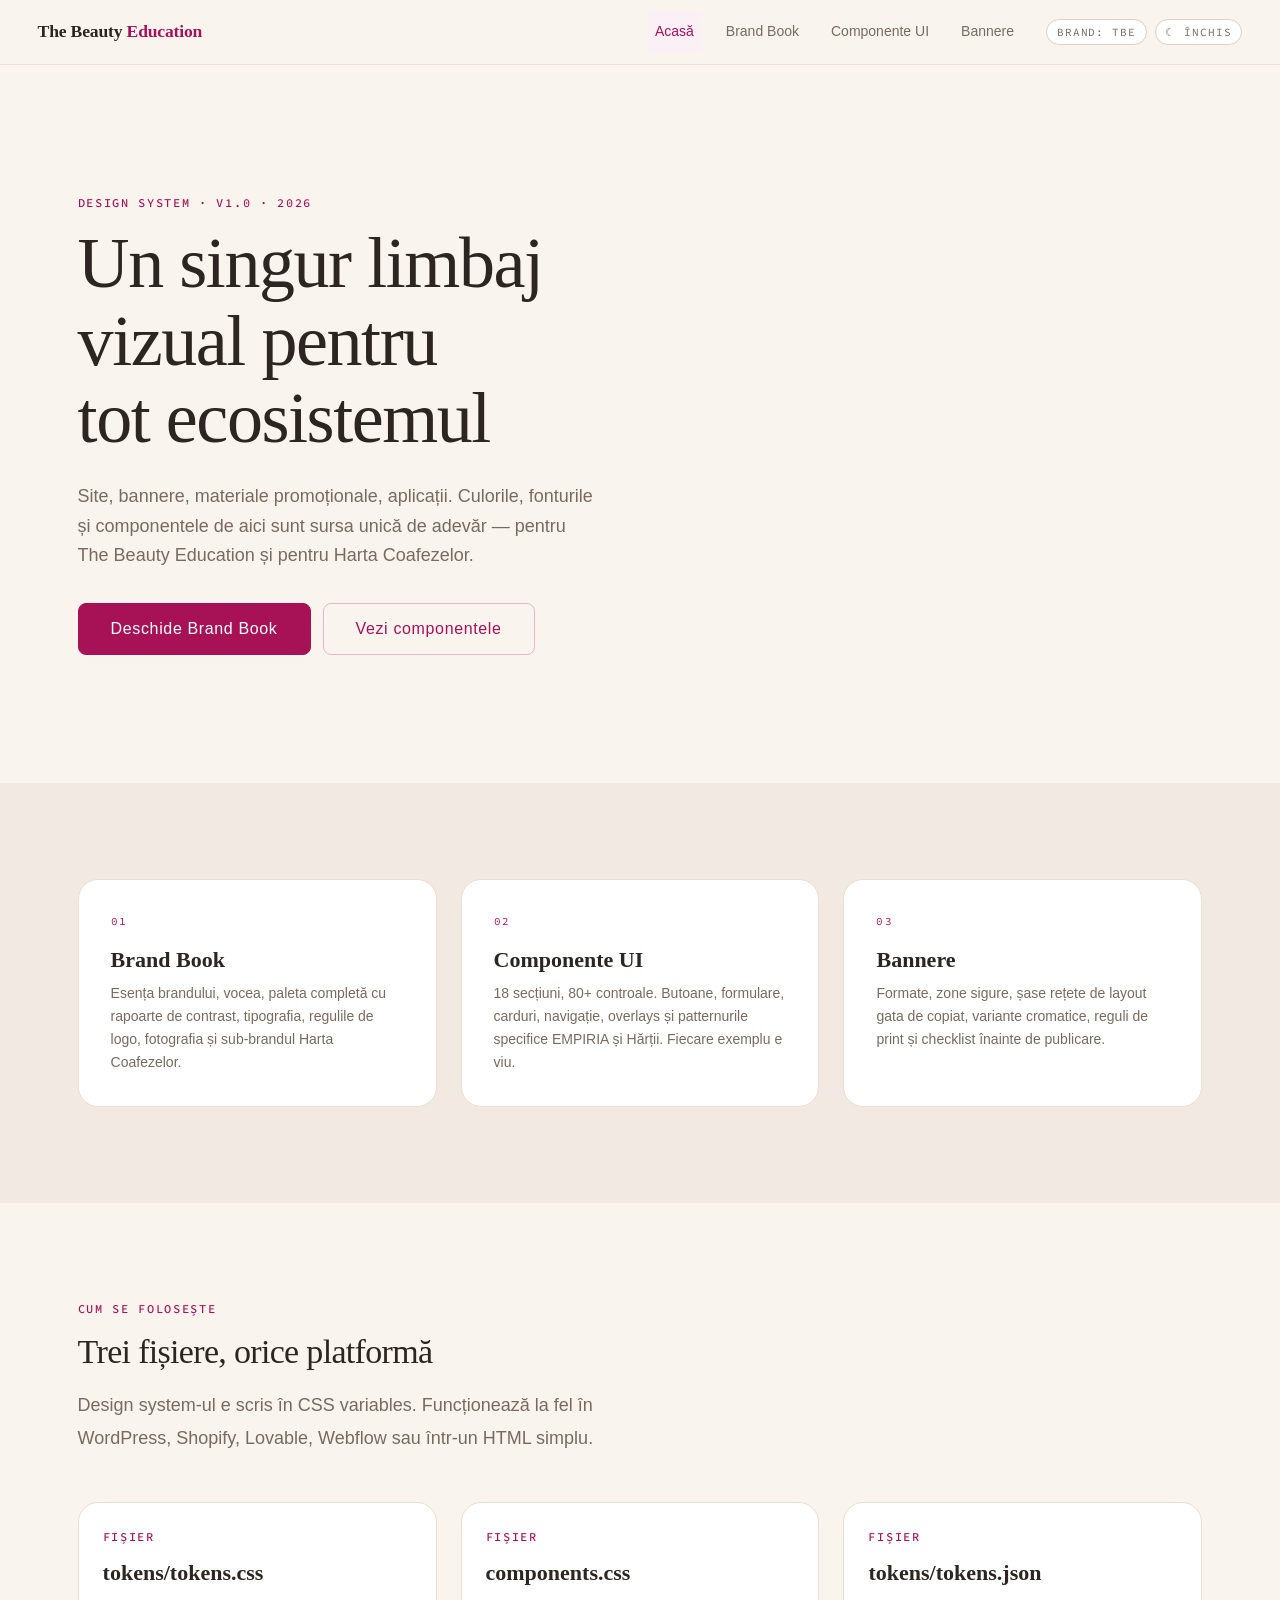
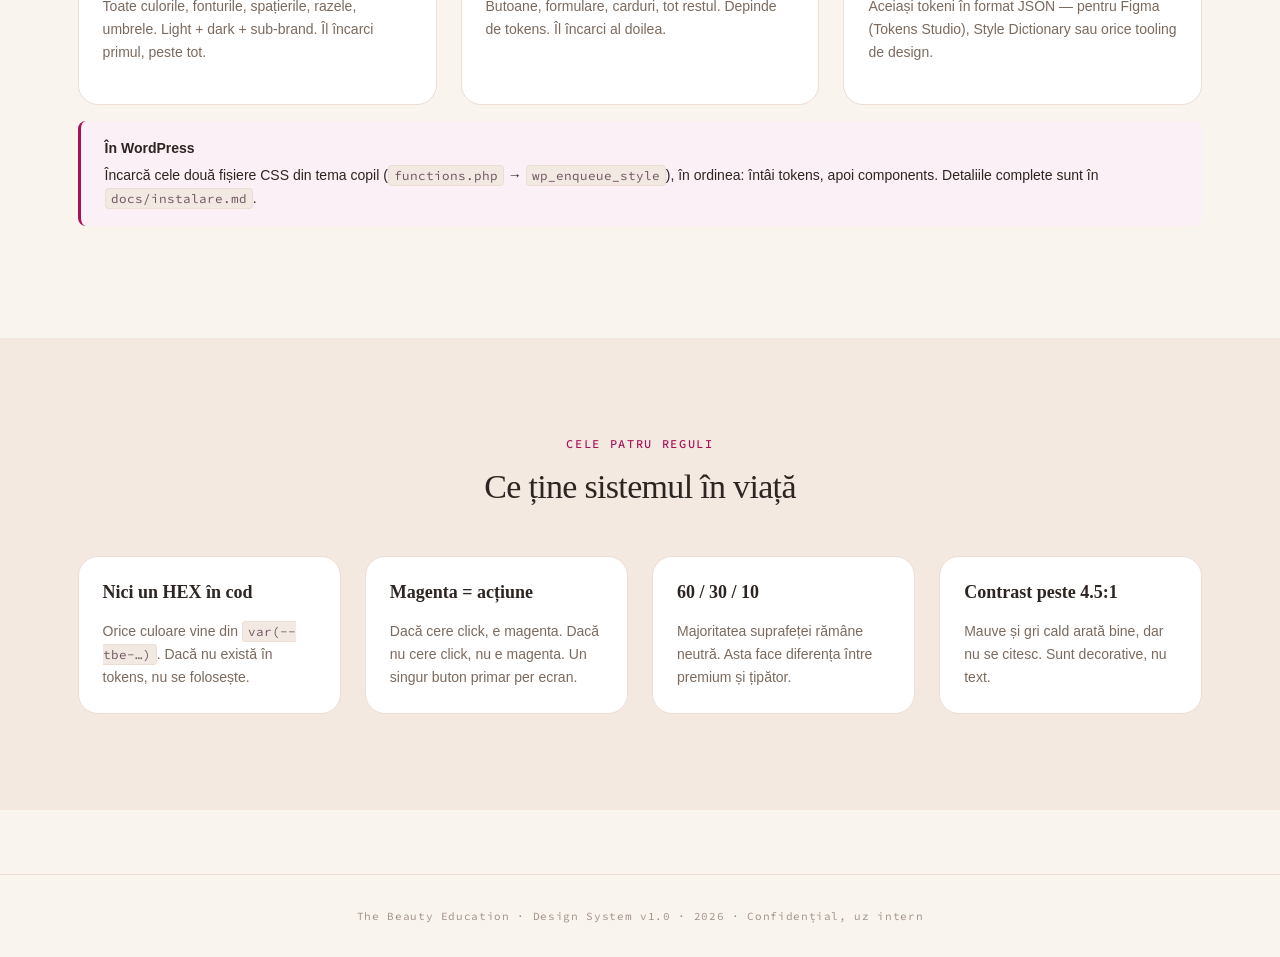
==== index.html @ a8d95ffb "Design System v1.0 — The Beauty Education Brand book live, bibliotecă de 80+ componente, tokens CSS/" ====
<!doctype html>
<html lang="ro" data-theme="light">
<head>
<meta charset="utf-8">
<meta name="viewport" content="width=device-width, initial-scale=1">
<title>Design System — The Beauty Education</title>
<link rel="stylesheet" href="tokens/tokens.css">
<link rel="stylesheet" href="components.css">
<link rel="stylesheet" href="site.css">
</head>
<body class="ds-shell">

<header class="ds-topbar">
  <div class="ds-topbar-inner">
    <a class="ds-logo" href="index.html">The Beauty <span>Education</span></a>
    <nav class="ds-topnav">
      <a href="index.html" aria-current="page">Acasă</a>
      <a href="brand-book.html">Brand Book</a>
      <a href="ui.html">Componente UI</a>
      <a href="bannere.html">Bannere</a>
    </nav>
    <div class="ds-controls">
      <button class="ds-toggle" id="brandToggle" type="button">Brand: TBE</button>
      <button class="ds-toggle" id="themeToggle" type="button">◐ Temă</button>
    </div>
  </div>
</header>

<main>
  <section class="tbe-hero">
    <div class="tbe-container">
      <span class="tbe-kicker">Design System · v1.0 · 2026</span>
      <h1 class="tbe-hero-title">Un singur limbaj vizual pentru tot ecosistemul</h1>
      <p class="tbe-hero-sub">Site, bannere, materiale promoționale, aplicații. Culorile, fonturile și componentele de aici sunt sursa unică de adevăr — pentru The Beauty Education și pentru Harta Coafezelor.</p>
      <div class="tbe-btn-group">
        <a class="tbe-btn is-primary is-lg" href="brand-book.html">Deschide Brand Book</a>
        <a class="tbe-btn is-secondary is-lg" href="ui.html">Vezi componentele</a>
      </div>
    </div>
  </section>

  <section class="tbe-section is-alt">
    <div class="tbe-container">
      <div class="ds-hub">
        <a class="ds-hub-card" href="brand-book.html">
          <span class="ds-hub-num">01</span>
          <h3 class="tbe-h3">Brand Book</h3>
          <p>Esența brandului, vocea, paleta completă cu rapoarte de contrast, tipografia, regulile de logo, fotografia și sub-brandul Harta Coafezelor.</p>
        </a>
        <a class="ds-hub-card" href="ui.html">
          <span class="ds-hub-num">02</span>
          <h3 class="tbe-h3">Componente UI</h3>
          <p>18 secțiuni, 80+ controale. Butoane, formulare, carduri, navigație, overlays și patternurile specifice EMPIRIA și Hărții. Fiecare exemplu e viu.</p>
        </a>
        <a class="ds-hub-card" href="bannere.html">
          <span class="ds-hub-num">03</span>
          <h3 class="tbe-h3">Bannere</h3>
          <p>Formate, zone sigure, șase rețete de layout gata de copiat, variante cromatice, reguli de print și checklist înainte de publicare.</p>
        </a>
      </div>
    </div>
  </section>

  <section class="tbe-section">
    <div class="tbe-container">
      <div class="tbe-section-head">
        <span class="tbe-kicker">Cum se folosește</span>
        <h2 class="tbe-h2">Trei fișiere, orice platformă</h2>
        <p class="tbe-lead">Design system-ul e scris în CSS variables. Funcționează la fel în WordPress, Shopify, Lovable, Webflow sau într-un HTML simplu.</p>
      </div>

      <div class="tbe-grid">
        <div class="tbe-card">
          <span class="tbe-kicker">Fișier</span>
          <h3 class="tbe-card-title">tokens/tokens.css</h3>
          <p class="tbe-card-body">Toate culorile, fonturile, spațierile, razele, umbrele. Light + dark + sub-brand. Îl încarci primul, peste tot.</p>
        </div>
        <div class="tbe-card">
          <span class="tbe-kicker">Fișier</span>
          <h3 class="tbe-card-title">components.css</h3>
          <p class="tbe-card-body">Butoane, formulare, carduri, tot restul. Depinde de tokens. Îl încarci al doilea.</p>
        </div>
        <div class="tbe-card">
          <span class="tbe-kicker">Fișier</span>
          <h3 class="tbe-card-title">tokens/tokens.json</h3>
          <p class="tbe-card-body">Aceiași tokeni în format JSON — pentru Figma (Tokens Studio), Style Dictionary sau orice tooling de design.</p>
        </div>
      </div>

      <div class="tbe-callout is-action">
        <div><strong>În WordPress</strong>
        Încarcă cele două fișiere CSS din tema copil (<code>functions.php</code> → <code>wp_enqueue_style</code>), în ordinea: întâi tokens, apoi components. Detaliile complete sunt în <code>docs/instalare.md</code>.</div>
      </div>
    </div>
  </section>

  <section class="tbe-section is-decor">
    <div class="tbe-container">
      <div class="tbe-section-head is-center">
        <span class="tbe-kicker">Cele patru reguli</span>
        <h2 class="tbe-h2">Ce ține sistemul în viață</h2>
      </div>
      <div class="tbe-grid is-4">
        <div class="tbe-card">
          <h3 class="tbe-h4">Nici un HEX în cod</h3>
          <p class="tbe-small tbe-muted tbe-mb-0">Orice culoare vine din <code>var(--tbe-…)</code>. Dacă nu există în tokens, nu se folosește.</p>
        </div>
        <div class="tbe-card">
          <h3 class="tbe-h4">Magenta = acțiune</h3>
          <p class="tbe-small tbe-muted tbe-mb-0">Dacă cere click, e magenta. Dacă nu cere click, nu e magenta. Un singur buton primar per ecran.</p>
        </div>
        <div class="tbe-card">
          <h3 class="tbe-h4">60 / 30 / 10</h3>
          <p class="tbe-small tbe-muted tbe-mb-0">Majoritatea suprafeței rămâne neutră. Asta face diferența între premium și țipător.</p>
        </div>
        <div class="tbe-card">
          <h3 class="tbe-h4">Contrast peste 4.5:1</h3>
          <p class="tbe-small tbe-muted tbe-mb-0">Mauve și gri cald arată bine, dar nu se citesc. Sunt decorative, nu text.</p>
        </div>
      </div>
    </div>
  </section>

  <footer class="ds-footer">
    The Beauty Education · Design System v1.0 · 2026 · Confidențial, uz intern
  </footer>
</main>

<script src="ds.js"></script>
</body>
</html>
---- tokens/tokens.css ----
﻿/* ==========================================================================
   THE BEAUTY EDUCATION — DESIGN TOKENS
   v1.0 · 2026 · Sursa unică de adevăr pentru culoare, tipografie, spațiere.
   --------------------------------------------------------------------------
   Cum se folosește:
     <link rel="stylesheet" href="tokens/tokens.css">
     <link rel="stylesheet" href="components.css">

   Reguli:
   - NU scrie niciodată un HEX direct în cod. Folosește var(--tbe-...).
   - Tokenii PRIMITIVI (--c-magenta-500) = paleta brută. Nu-i folosi direct în UI.
   - Tokenii SEMANTICI (--tbe-action, --tbe-text) = ce folosești efectiv.
     Ei se schimbă singuri în dark mode și pe sub-brand.
   ========================================================================== */

/* --------------------------------------------------------------------------
   00 · FONTURI (fișiere locale din brand/fonturi/)
   Dacă muți design system-ul, ajustează calea sau folosește Google Fonts.
   -------------------------------------------------------------------------- */
@font-face {
  font-family: 'Cormorant Garamond';
  src: url('../assets/fonturi/CormorantGaramond%5Bwght%5D.ttf') format('truetype-variations');
  font-weight: 300 700;
  font-style: normal;
  font-display: swap;
}
@font-face {
  font-family: 'Cormorant Garamond';
  src: url('../assets/fonturi/CormorantGaramond-Italic%5Bwght%5D.ttf') format('truetype-variations');
  font-weight: 300 700;
  font-style: italic;
  font-display: swap;
}
@font-face {
  font-family: 'Jost';
  src: url('../assets/fonturi/Jost%5Bwght%5D.ttf') format('truetype-variations');
  font-weight: 200 900;
  font-style: normal;
  font-display: swap;
}
@font-face {
  font-family: 'Source Code Pro';
  src: url('../assets/fonturi/SourceCodePro%5Bwght%5D.ttf') format('truetype-variations');
  font-weight: 200 900;
  font-style: normal;
  font-display: swap;
}

/* ==========================================================================
   01 · PRIMITIVE — paleta brută
   ========================================================================== */
:root {
  /* --- Magenta · culoarea dominantă și de acțiune ------------------------ */
  --c-magenta-50:  #FBF0F5;
  --c-magenta-100: #F5DCE7;
  --c-magenta-200: #E9B6CC;
  --c-magenta-300: #D98BAB;
  --c-magenta-400: #C55684;
  --c-magenta-500: #A71257;  /* ★ MAGENTA OFICIAL — brand book */
  --c-magenta-600: #8E0F4A;
  --c-magenta-700: #740C3C;
  --c-magenta-800: #5A092F;
  --c-magenta-900: #3D0620;
  --c-magenta-light: #E36D9E; /* varianta pentru dark mode (contrast 6.0:1 pe fundal închis) */

  /* --- Mauve · accent secundar, UI -------------------------------------- */
  --c-mauve-50:  #F7F1F3;
  --c-mauve-100: #EFE3E8;
  --c-mauve-200: #DFC8D1;
  --c-mauve-300: #C9A6B4;
  --c-mauve-400: #A98192;  /* ★ MAUVE OFICIAL — brand book */
  --c-mauve-500: #8E6879;
  --c-mauve-600: #74505F;
  --c-mauve-700: #6E5361;  /* varianta accesibilă pentru text (6.9:1 pe alb) */
  --c-mauve-800: #4A333E;

  /* --- Nude · decorativ, fundaluri -------------------------------------- */
  --c-nude-50:  #FBF6F2;
  --c-nude-100: #F4E9E1;
  --c-nude-200: #DCC4B4;  /* ★ NUDE OFICIAL — brand book */
  --c-nude-300: #C9AA95;
  --c-nude-400: #B08D75;
  --c-nude-500: #8F6E58;

  /* --- Neutre calde ------------------------------------------------------ */
  --c-neutral-0:   #FFFFFF;  /* ★ Alb */
  --c-neutral-50:  #FAF4EF;  /* ★ Crem */
  --c-neutral-100: #F2E9E2;
  --c-neutral-200: #EDDDD3;  /* ★ Bej cald */
  --c-neutral-300: #DCCFC4;
  --c-neutral-400: #C0B1A5;
  --c-neutral-500: #9E9086;  /* ★ Gri cald — DECORATIV/borduri, NU text mic (3.1:1) */
  --c-neutral-600: #7A6A5E;  /* text secundar accesibil (4.8:1 pe crem) */
  --c-neutral-700: #5A4D44;
  --c-neutral-800: #3D342E;
  --c-neutral-900: #2C2521;  /* ★ Negru moale */
  --c-neutral-950: #1A1513;

  /* --- Semnale · derivate din temperatura caldă a brandului -------------- */
  --c-success:       #2E7D5B;  /* 5.0:1 pe alb */
  --c-success-soft:  #E4F1EA;
  --c-warning:       #9C5C00;  /* 5.3:1 pe alb */
  --c-warning-soft:  #FBEEDC;
  --c-danger:        #B3261E;  /* 6.6:1 pe alb */
  --c-danger-soft:   #FBE7E5;
  --c-info:          #6E5361;  /* mauve adânc, 6.9:1 pe alb */
  --c-info-soft:     #F1E9EC;

  /* --- Harta Coafezelor · semnal de disponibilitate / pin ---------------- */
  --c-harta-500: #2E6F5E;  /* Verde Hartă, 5.9:1 pe alb */
  --c-harta-100: #E3EFEB;
  --c-harta-300: #6FA595;
  --c-harta-700: #1F4C40;

  /* --- Niveluri de loialitate ------------------------------------------- */
  --c-bronze:  #A9714B;
  --c-silver:  #8C8C94;
  --c-gold:    #B58A2E;
  --c-diamond: #6E8FA6;
}

/* ==========================================================================
   02 · TIPOGRAFIE
   ========================================================================== */
:root {
  --font-display: 'Cormorant Garamond', 'Georgia', 'Times New Roman', serif;
  --font-body:    'Jost', 'Futura', 'Century Gothic', -apple-system, 'Segoe UI', sans-serif;
  --font-mono:    'Source Code Pro', 'SFMono-Regular', Consolas, monospace;

  /* Scară fluidă — se adaptează singură între mobil și desktop */
  --fs-display: clamp(2.5rem, 1.4rem + 5.5vw, 4.5rem);   /* 40 → 72px */
  --fs-h1:      clamp(2rem,   1.4rem + 3vw,   3rem);     /* 32 → 48px */
  --fs-h2:      clamp(1.625rem, 1.3rem + 1.6vw, 2.125rem); /* 26 → 34px */
  --fs-h3:      1.375rem;   /* 22px */
  --fs-h4:      1.125rem;   /* 18px */
  --fs-lg:      1.125rem;   /* 18px — intro / lead */
  --fs-base:    1rem;       /* 16px — body. NICIODATĂ sub atât pentru text lung */
  --fs-sm:      0.875rem;   /* 14px */
  --fs-xs:      0.75rem;    /* 12px — caption */
  --fs-kicker:  0.75rem;    /* 12px — supratitlu mono */

  --fw-light:     300;
  --fw-regular:   400;
  --fw-medium:    500;
  --fw-semibold:  600;

  --lh-tight:   1.08;  /* display */
  --lh-snug:    1.25;  /* titluri */
  --lh-normal:  1.5;   /* UI, butoane */
  --lh-body:    1.65;  /* text lung — regula din brand book */
  --lh-relaxed: 1.8;

  --ls-tight:   -0.02em;
  --ls-normal:  0;
  --ls-wide:    0.04em;
  --ls-kicker:  0.14em;  /* supratitluri majuscule */

  --measure: 68ch;      /* lățime max. de citit — regula ~70 caractere */
  --measure-narrow: 46ch;
}

/* ==========================================================================
   03 · SPAȚIERE · bază 4px
   ========================================================================== */
:root {
  --sp-0:  0;
  --sp-1:  0.25rem;  /*   4px */
  --sp-2:  0.5rem;   /*   8px */
  --sp-3:  0.75rem;  /*  12px */
  --sp-4:  1rem;     /*  16px */
  --sp-5:  1.5rem;   /*  24px */
  --sp-6:  2rem;     /*  32px */
  --sp-7:  3rem;     /*  48px */
  --sp-8:  4rem;     /*  64px */
  --sp-9:  6rem;     /*  96px */
  --sp-10: 8rem;     /* 128px */

  /* Ritm de secțiune — respirația premium a brandului */
  --section-y: clamp(3rem, 2rem + 5vw, 7rem);
  --gutter:    clamp(1.25rem, 0.75rem + 2vw, 2.5rem);
  --container: 1200px;
  --container-narrow: 760px;
  --container-wide: 1440px;
}

/* ==========================================================================
   04 · FORMĂ · radius, borduri, umbre
   ========================================================================== */
:root {
  --r-xs:   4px;
  --r-sm:   8px;
  --r-md:   12px;
  --r-lg:   20px;
  --r-xl:   28px;
  --r-pill: 999px;
  --r-circle: 50%;

  --bw-hair: 1px;
  --bw-thin: 1.5px;
  --bw-thick: 2px;

  /* Umbre calde — niciodată gri rece */
  --shadow-xs: 0 1px 2px rgba(44, 37, 33, 0.05);
  --shadow-sm: 0 1px 3px rgba(44, 37, 33, 0.07), 0 1px 2px rgba(44, 37, 33, 0.04);
  --shadow-md: 0 4px 14px rgba(44, 37, 33, 0.08);
  --shadow-lg: 0 12px 32px rgba(44, 37, 33, 0.11);
  --shadow-xl: 0 24px 64px rgba(44, 37, 33, 0.15);
  --shadow-focus: 0 0 0 3px rgba(167, 18, 87, 0.28);
}

/* ==========================================================================
   05 · MIȘCARE
   ========================================================================== */
:root {
  --dur-fast:   120ms;
  --dur-base:   200ms;
  --dur-slow:   320ms;
  --dur-slower: 520ms;

  --ease-out:  cubic-bezier(0.2, 0.8, 0.2, 1);
  --ease-in:   cubic-bezier(0.5, 0, 0.9, 0.4);
  --ease-both: cubic-bezier(0.5, 0, 0.2, 1);

  --z-base: 1;
  --z-sticky: 100;
  --z-dropdown: 200;
  --z-overlay: 300;
  --z-modal: 400;
  --z-toast: 500;
}

/* ==========================================================================
   06 · SEMANTIC — TBE, temă deschisă (implicit)
   ACESTEA sunt tokenii pe care îi folosești în UI.
   ========================================================================== */
:root,
[data-brand="tbe"],
[data-theme="light"] {
  /* Suprafețe */
  --tbe-bg:            var(--c-neutral-50);   /* fundalul paginii — crem */
  --tbe-bg-alt:        var(--c-neutral-100);  /* secțiune alternantă */
  --tbe-surface:       var(--c-neutral-0);    /* carduri, panouri */
  --tbe-surface-sunk:  var(--c-neutral-100);  /* input-uri, zone „adâncite" */
  --tbe-surface-inverse: var(--c-neutral-900);
  --tbe-decor:         var(--c-nude-100);     /* blocuri decorative */
  --tbe-decor-strong:  var(--c-nude-200);

  /* Text */
  --tbe-text:          var(--c-neutral-900);  /* 15.2:1 — text principal */
  --tbe-text-muted:    var(--c-neutral-600);  /* 4.8:1 — text secundar */
  --tbe-text-subtle:   var(--c-neutral-500);  /* 3.1:1 — DOAR text mare/decorativ */
  --tbe-text-inverse:  var(--c-neutral-50);
  --tbe-text-on-action: var(--c-neutral-0);

  /* Acțiune (magenta) */
  --tbe-action:         var(--c-magenta-500);
  --tbe-action-hover:   var(--c-magenta-600);
  --tbe-action-active:  var(--c-magenta-700);
  --tbe-action-soft:    var(--c-magenta-50);
  --tbe-action-soft-hover: var(--c-magenta-100);
  --tbe-action-border:  var(--c-magenta-200);

  /* Accent secundar (mauve) */
  --tbe-accent:        var(--c-mauve-400);
  --tbe-accent-text:   var(--c-mauve-700);   /* varianta lizibilă */
  --tbe-accent-soft:   var(--c-mauve-50);

  /* Linii */
  --tbe-border:        var(--c-neutral-300);
  --tbe-border-strong: var(--c-neutral-400);
  --tbe-border-subtle: var(--c-neutral-200);
  --tbe-ring:          var(--c-magenta-500);

  /* Semnale */
  --tbe-success: var(--c-success);  --tbe-success-bg: var(--c-success-soft);
  --tbe-warning: var(--c-warning);  --tbe-warning-bg: var(--c-warning-soft);
  --tbe-danger:  var(--c-danger);   --tbe-danger-bg:  var(--c-danger-soft);
  --tbe-info:    var(--c-info);     --tbe-info-bg:    var(--c-info-soft);

  /* Formă per brand — TBE = editorial, generos */
  --tbe-radius-control: var(--r-sm);
  --tbe-radius-card:    var(--r-lg);
  --tbe-radius-media:   var(--r-md);

  color-scheme: light;
}

/* ==========================================================================
   07 · SEMANTIC — TBE, temă închisă
   Se activează cu <html data-theme="dark"> sau automat din preferința sistemului.
   ========================================================================== */
[data-theme="dark"] {
  --tbe-bg:            var(--c-neutral-950);
  --tbe-bg-alt:        #211B18;
  --tbe-surface:       #241E1B;
  --tbe-surface-sunk:  #1F1917;
  --tbe-surface-inverse: var(--c-neutral-50);
  --tbe-decor:         #2E2521;
  --tbe-decor-strong:  #3A2F29;

  --tbe-text:          var(--c-neutral-50);
  --tbe-text-muted:    #B9A99C;
  --tbe-text-subtle:   #8B7C71;
  --tbe-text-inverse:  var(--c-neutral-900);
  --tbe-text-on-action: var(--c-neutral-900);

  --tbe-action:         var(--c-magenta-light);
  --tbe-action-hover:   #EC8CB4;
  --tbe-action-active:  #F2A5C6;
  --tbe-action-soft:    rgba(227, 109, 158, 0.14);
  --tbe-action-soft-hover: rgba(227, 109, 158, 0.22);
  --tbe-action-border:  rgba(227, 109, 158, 0.38);

  --tbe-accent:        var(--c-mauve-300);
  --tbe-accent-text:   var(--c-mauve-200);
  --tbe-accent-soft:   rgba(201, 166, 180, 0.14);

  --tbe-border:        #3C322C;
  --tbe-border-strong: #52453D;
  --tbe-border-subtle: #2E2621;
  --tbe-ring:          var(--c-magenta-light);

  --tbe-success: #6FC79C;  --tbe-success-bg: rgba(111, 199, 156, 0.14);
  --tbe-warning: #E3A857;  --tbe-warning-bg: rgba(227, 168, 87, 0.14);
  --tbe-danger:  #F08379;  --tbe-danger-bg:  rgba(240, 131, 121, 0.14);
  --tbe-info:    #C9A6B4;  --tbe-info-bg:    rgba(201, 166, 180, 0.14);

  --shadow-xs: 0 1px 2px rgba(0, 0, 0, 0.3);
  --shadow-sm: 0 1px 3px rgba(0, 0, 0, 0.4);
  --shadow-md: 0 4px 14px rgba(0, 0, 0, 0.45);
  --shadow-lg: 0 12px 32px rgba(0, 0, 0, 0.5);
  --shadow-xl: 0 24px 64px rgba(0, 0, 0, 0.6);
  --shadow-focus: 0 0 0 3px rgba(227, 109, 158, 0.35);

  color-scheme: dark;
}

/* Respectă preferința sistemului dacă nu s-a ales manual o temă */
@media (prefers-color-scheme: dark) {
  :root:not([data-theme="light"]) {
    --tbe-bg:            var(--c-neutral-950);
    --tbe-bg-alt:        #211B18;
    --tbe-surface:       #241E1B;
    --tbe-surface-sunk:  #1F1917;
    --tbe-surface-inverse: var(--c-neutral-50);
    --tbe-decor:         #2E2521;
    --tbe-decor-strong:  #3A2F29;
    --tbe-text:          var(--c-neutral-50);
    --tbe-text-muted:    #B9A99C;
    --tbe-text-subtle:   #8B7C71;
    --tbe-text-inverse:  var(--c-neutral-900);
    --tbe-text-on-action: var(--c-neutral-900);
    --tbe-action:         var(--c-magenta-light);
    --tbe-action-hover:   #EC8CB4;
    --tbe-action-active:  #F2A5C6;
    --tbe-action-soft:    rgba(227, 109, 158, 0.14);
    --tbe-action-soft-hover: rgba(227, 109, 158, 0.22);
    --tbe-action-border:  rgba(227, 109, 158, 0.38);
    --tbe-accent:        var(--c-mauve-300);
    --tbe-accent-text:   var(--c-mauve-200);
    --tbe-accent-soft:   rgba(201, 166, 180, 0.14);
    --tbe-border:        #3C322C;
    --tbe-border-strong: #52453D;
    --tbe-border-subtle: #2E2621;
    --tbe-ring:          var(--c-magenta-light);
    --tbe-success: #6FC79C;  --tbe-success-bg: rgba(111, 199, 156, 0.14);
    --tbe-warning: #E3A857;  --tbe-warning-bg: rgba(227, 168, 87, 0.14);
    --tbe-danger:  #F08379;  --tbe-danger-bg:  rgba(240, 131, 121, 0.14);
    --tbe-info:    #C9A6B4;  --tbe-info-bg:    rgba(201, 166, 180, 0.14);
    --shadow-sm: 0 1px 3px rgba(0, 0, 0, 0.4);
    --shadow-md: 0 4px 14px rgba(0, 0, 0, 0.45);
    --shadow-lg: 0 12px 32px rgba(0, 0, 0, 0.5);
    --shadow-xl: 0 24px 64px rgba(0, 0, 0, 0.6);
    --shadow-focus: 0 0 0 3px rgba(227, 109, 158, 0.35);
    color-scheme: dark;
  }
}

/* ==========================================================================
   08 · SUB-BRAND — HARTA COAFEZELOR
   Aceleași fonturi, aceleași neutre, același magenta ca acțiune.
   Ce se schimbă: mai puțină decorație, formă mai strânsă (unealtă, nu editorial),
   plus un semnal propriu de disponibilitate/pin — Verde Hartă.
   Folosire: <body data-brand="harta">
   ========================================================================== */
[data-brand="harta"] {
  --tbe-bg:      var(--c-neutral-0);   /* mai alb, mai „utilitar" decât cremul TBE */
  --tbe-bg-alt:  var(--c-neutral-50);
  --tbe-decor:   var(--c-neutral-50);

  --tbe-radius-control: var(--r-xs);
  --tbe-radius-card:    var(--r-md);
  --tbe-radius-media:   var(--r-sm);

  /* Semnal propriu: disponibil / verificat / pin pe hartă */
  --tbe-map:        var(--c-harta-500);
  --tbe-map-soft:   var(--c-harta-100);
  --tbe-map-strong: var(--c-harta-700);
}

[data-brand="harta"][data-theme="dark"] {
  --tbe-bg:     var(--c-neutral-950);
  --tbe-bg-alt: #211B18;
  --tbe-map:      #6FA595;
  --tbe-map-soft: rgba(111, 165, 149, 0.16);
}

/* ==========================================================================
   09 · ACCESIBILITATE
   ========================================================================== */
@media (prefers-reduced-motion: reduce) {
  *, *::before, *::after {
    animation-duration: 0.01ms !important;
    animation-iteration-count: 1 !important;
    transition-duration: 0.01ms !important;
    scroll-behavior: auto !important;
  }
}
---- components.css ----
/* ==========================================================================
   THE BEAUTY EDUCATION — COMPONENTE
   v1.0 · 2026 · Depinde de tokens/tokens.css (încarcă-l ÎNTÎI)
   --------------------------------------------------------------------------
   Convenție de denumire:  .tbe-<componentă>  ·  modificator .is-<stare/variantă>
   Exemplu: <button class="tbe-btn is-primary is-lg">
   ========================================================================== */

/* ==========================================================================
   RESET & BAZĂ
   ========================================================================== */
*, *::before, *::after { box-sizing: border-box; }

html { -webkit-text-size-adjust: 100%; scroll-behavior: smooth; }

body {
  margin: 0;
  background: var(--tbe-bg);
  color: var(--tbe-text);
  font-family: var(--font-body);
  font-size: var(--fs-base);
  font-weight: var(--fw-regular);
  line-height: var(--lh-body);
  -webkit-font-smoothing: antialiased;
  -moz-osx-font-smoothing: grayscale;
  transition: background var(--dur-base) var(--ease-out), color var(--dur-base) var(--ease-out);
}

img, svg, video { max-width: 100%; height: auto; display: block; }

::selection { background: var(--tbe-action); color: var(--tbe-text-on-action); }

:focus-visible {
  outline: var(--bw-thick) solid var(--tbe-ring);
  outline-offset: 2px;
  border-radius: var(--r-xs);
}

/* ==========================================================================
   TIPOGRAFIE
   ========================================================================== */
.tbe-display, .tbe-h1, .tbe-h2, .tbe-h3, .tbe-h4,
h1, h2, h3, h4 {
  font-family: var(--font-display);
  font-weight: var(--fw-medium);
  line-height: var(--lh-snug);
  letter-spacing: var(--ls-tight);
  color: var(--tbe-text);
  margin: 0 0 var(--sp-4);
  text-wrap: balance;
}

.tbe-display { font-size: var(--fs-display); line-height: var(--lh-tight); }
.tbe-h1, h1  { font-size: var(--fs-h1); }
.tbe-h2, h2  { font-size: var(--fs-h2); }
.tbe-h3, h3  { font-size: var(--fs-h3); font-weight: var(--fw-semibold); letter-spacing: var(--ls-normal); }
.tbe-h4, h4  { font-size: var(--fs-h4); font-weight: var(--fw-semibold); letter-spacing: var(--ls-normal); }

/* Kicker / supratitlu — semnătura tipografică a brandului */
.tbe-kicker {
  font-family: var(--font-mono);
  font-size: var(--fs-kicker);
  font-weight: var(--fw-medium);
  letter-spacing: var(--ls-kicker);
  text-transform: uppercase;
  color: var(--tbe-action);
  display: block;
  margin-bottom: var(--sp-3);
}
.tbe-kicker.is-muted { color: var(--tbe-text-muted); }

p { margin: 0 0 var(--sp-4); max-width: var(--measure); }

.tbe-lead {
  font-size: var(--fs-lg);
  line-height: var(--lh-relaxed);
  color: var(--tbe-text-muted);
  font-weight: var(--fw-light);
  max-width: var(--measure);
}

.tbe-muted   { color: var(--tbe-text-muted); }
.tbe-subtle  { color: var(--tbe-text-subtle); }
.tbe-small   { font-size: var(--fs-sm); }
.tbe-caption { font-size: var(--fs-xs); font-weight: var(--fw-medium); color: var(--tbe-text-muted); }

a { color: var(--tbe-action); text-decoration-thickness: 1px; text-underline-offset: 0.2em; }
a:hover { color: var(--tbe-action-hover); }

.tbe-link-quiet { color: var(--tbe-text); text-decoration: none; border-bottom: 1px solid var(--tbe-border); }
.tbe-link-quiet:hover { color: var(--tbe-action); border-color: var(--tbe-action); }

/* Citat editorial */
.tbe-quote {
  font-family: var(--font-display);
  font-size: var(--fs-h3);
  font-style: italic;
  font-weight: var(--fw-regular);
  line-height: var(--lh-normal);
  color: var(--tbe-text);
  border-left: var(--bw-thick) solid var(--tbe-action);
  padding: var(--sp-2) 0 var(--sp-2) var(--sp-5);
  margin: var(--sp-6) 0;
  max-width: var(--measure);
}
.tbe-quote cite {
  display: block;
  margin-top: var(--sp-3);
  font-family: var(--font-body);
  font-size: var(--fs-sm);
  font-style: normal;
  color: var(--tbe-text-muted);
}

code, .tbe-code {
  font-family: var(--font-mono);
  font-size: 0.9em;
  background: var(--tbe-surface-sunk);
  border: 1px solid var(--tbe-border-subtle);
  border-radius: var(--r-xs);
  padding: 0.15em 0.4em;
  color: var(--tbe-accent-text);
}

.tbe-kbd {
  font-family: var(--font-mono);
  font-size: var(--fs-xs);
  background: var(--tbe-surface);
  border: 1px solid var(--tbe-border);
  border-bottom-width: 2px;
  border-radius: var(--r-xs);
  padding: 0.15em 0.45em;
  color: var(--tbe-text);
}

/* ==========================================================================
   LAYOUT
   ========================================================================== */
.tbe-container        { width: 100%; max-width: var(--container); margin-inline: auto; padding-inline: var(--gutter); }
.tbe-container.is-narrow { max-width: var(--container-narrow); }
.tbe-container.is-wide   { max-width: var(--container-wide); }

.tbe-section     { padding-block: var(--section-y); }
.tbe-section.is-alt { background: var(--tbe-bg-alt); }
.tbe-section.is-decor { background: var(--tbe-decor); }
.tbe-section.is-inverse { background: var(--tbe-surface-inverse); color: var(--tbe-text-inverse); }
.tbe-section.is-inverse h1, .tbe-section.is-inverse h2,
.tbe-section.is-inverse h3, .tbe-section.is-inverse h4 { color: var(--tbe-text-inverse); }

.tbe-stack   { display: flex; flex-direction: column; gap: var(--sp-4); }
.tbe-stack.is-tight { gap: var(--sp-2); }
.tbe-stack.is-loose { gap: var(--sp-6); }
.tbe-row     { display: flex; align-items: center; gap: var(--sp-3); flex-wrap: wrap; }
.tbe-row.is-between { justify-content: space-between; }

.tbe-grid { display: grid; gap: var(--sp-5); grid-template-columns: repeat(auto-fit, minmax(260px, 1fr)); }
.tbe-grid.is-2 { grid-template-columns: repeat(auto-fit, minmax(320px, 1fr)); }
.tbe-grid.is-4 { grid-template-columns: repeat(auto-fit, minmax(200px, 1fr)); }

.tbe-divider { height: 1px; background: var(--tbe-border-subtle); border: 0; margin-block: var(--sp-6); }

/* Antet de secțiune */
.tbe-section-head { max-width: var(--measure); margin-bottom: var(--sp-7); }
.tbe-section-head.is-center { margin-inline: auto; text-align: center; }

/* ==========================================================================
   BUTOANE
   ========================================================================== */
.tbe-btn {
  --_bg: transparent;
  --_fg: var(--tbe-text);
  --_bd: var(--tbe-border-strong);
  display: inline-flex;
  align-items: center;
  justify-content: center;
  gap: var(--sp-2);
  font-family: var(--font-body);
  font-size: var(--fs-sm);
  font-weight: var(--fw-medium);
  line-height: 1;
  letter-spacing: var(--ls-wide);
  padding: 0.85em 1.6em;
  min-height: 44px;              /* țintă de atingere accesibilă */
  border-radius: var(--tbe-radius-control);
  border: var(--bw-hair) solid var(--_bd);
  background: var(--_bg);
  color: var(--_fg);
  cursor: pointer;
  text-decoration: none;
  white-space: nowrap;
  transition: background var(--dur-base) var(--ease-out),
              color var(--dur-base) var(--ease-out),
              border-color var(--dur-base) var(--ease-out),
              transform var(--dur-fast) var(--ease-out),
              box-shadow var(--dur-base) var(--ease-out);
}
.tbe-btn:active { transform: translateY(1px); }

/* Primar — magenta plin. Un singur buton primar per ecran/secțiune. */
.tbe-btn.is-primary { --_bg: var(--tbe-action); --_fg: var(--tbe-text-on-action); --_bd: var(--tbe-action); }
.tbe-btn.is-primary:hover { --_bg: var(--tbe-action-hover); --_bd: var(--tbe-action-hover); box-shadow: var(--shadow-md); }

/* Secundar — contur */
.tbe-btn.is-secondary { --_bg: transparent; --_fg: var(--tbe-action); --_bd: var(--tbe-action-border); }
.tbe-btn.is-secondary:hover { --_bg: var(--tbe-action-soft); --_bd: var(--tbe-action); }

/* Neutru — contur discret, pentru acțiuni terțiare */
.tbe-btn.is-neutral { --_bg: var(--tbe-surface); --_fg: var(--tbe-text); --_bd: var(--tbe-border); }
.tbe-btn.is-neutral:hover { --_bd: var(--tbe-border-strong); box-shadow: var(--shadow-sm); }

/* Fantomă — fără contur */
.tbe-btn.is-ghost { --_bg: transparent; --_fg: var(--tbe-text); --_bd: transparent; }
.tbe-btn.is-ghost:hover { --_bg: var(--tbe-surface-sunk); }

/* Link — acțiune inline */
.tbe-btn.is-link {
  --_bg: transparent; --_fg: var(--tbe-action); --_bd: transparent;
  padding-inline: 0; min-height: auto;
  text-decoration: underline; text-underline-offset: 0.35em;
}
.tbe-btn.is-link:hover { --_fg: var(--tbe-action-hover); }

/* Pe fundal închis / foto */
.tbe-btn.is-inverse { --_bg: var(--tbe-surface); --_fg: var(--tbe-text); --_bd: var(--tbe-surface); }

/* Dimensiuni */
.tbe-btn.is-sm { font-size: var(--fs-xs); padding: 0.7em 1.1em; min-height: 36px; }
.tbe-btn.is-lg { font-size: var(--fs-base); padding: 1em 2em; min-height: 52px; }
.tbe-btn.is-pill  { border-radius: var(--r-pill); }
.tbe-btn.is-block { display: flex; width: 100%; }
.tbe-btn.is-icon  { padding: 0; width: 44px; min-height: 44px; }

/* Stări */
.tbe-btn:disabled, .tbe-btn.is-disabled {
  opacity: 0.45; cursor: not-allowed; pointer-events: none;
}
.tbe-btn.is-busy { color: transparent !important; pointer-events: none; position: relative; }
.tbe-btn.is-busy::after {
  content: ''; position: absolute; width: 16px; height: 16px;
  border: 2px solid currentColor; border-top-color: transparent; border-radius: 50%;
  color: var(--tbe-text-on-action);
  animation: tbe-spin 0.7s linear infinite;
}
@keyframes tbe-spin { to { transform: rotate(360deg); } }

.tbe-btn-group { display: inline-flex; gap: var(--sp-3); flex-wrap: wrap; }

/* ==========================================================================
   FORMULARE
   ========================================================================== */
.tbe-field { display: flex; flex-direction: column; gap: var(--sp-2); margin-bottom: var(--sp-4); }

.tbe-label {
  font-size: var(--fs-sm);
  font-weight: var(--fw-medium);
  color: var(--tbe-text);
}
.tbe-label .tbe-req { color: var(--tbe-danger); margin-left: 2px; }

.tbe-input, .tbe-textarea, .tbe-select {
  font-family: var(--font-body);
  font-size: var(--fs-base);
  line-height: var(--lh-normal);
  color: var(--tbe-text);
  background: var(--tbe-surface);
  border: var(--bw-hair) solid var(--tbe-border);
  border-radius: var(--tbe-radius-control);
  padding: 0.75em 1em;
  min-height: 48px;
  width: 100%;
  transition: border-color var(--dur-base) var(--ease-out), box-shadow var(--dur-base) var(--ease-out);
}
.tbe-input::placeholder, .tbe-textarea::placeholder { color: var(--tbe-text-subtle); }
.tbe-input:focus, .tbe-textarea:focus, .tbe-select:focus {
  outline: none;
  border-color: var(--tbe-ring);
  box-shadow: var(--shadow-focus);
}
.tbe-input:disabled, .tbe-textarea:disabled, .tbe-select:disabled {
  background: var(--tbe-surface-sunk); color: var(--tbe-text-subtle); cursor: not-allowed;
}
.tbe-textarea { min-height: 120px; resize: vertical; }

.tbe-select {
  appearance: none;
  background-image: linear-gradient(45deg, transparent 50%, currentColor 50%),
                    linear-gradient(135deg, currentColor 50%, transparent 50%);
  background-position: calc(100% - 20px) center, calc(100% - 14px) center;
  background-size: 6px 6px, 6px 6px;
  background-repeat: no-repeat;
  padding-right: 2.75em;
}

.tbe-help  { font-size: var(--fs-xs); color: var(--tbe-text-muted); }
.tbe-error { font-size: var(--fs-xs); color: var(--tbe-danger); font-weight: var(--fw-medium); }
.tbe-field.is-invalid .tbe-input,
.tbe-field.is-invalid .tbe-textarea,
.tbe-field.is-invalid .tbe-select { border-color: var(--tbe-danger); }

/* Checkbox & radio */
.tbe-check { display: flex; align-items: flex-start; gap: var(--sp-3); cursor: pointer; font-size: var(--fs-sm); padding: var(--sp-1) 0; }
.tbe-check input { flex: none; width: 20px; height: 20px; accent-color: var(--tbe-action); margin: 2px 0 0; cursor: pointer; }

/* Switch */
.tbe-switch { display: inline-flex; align-items: center; gap: var(--sp-3); cursor: pointer; font-size: var(--fs-sm); }
.tbe-switch input { position: absolute; opacity: 0; width: 0; height: 0; }
.tbe-switch-track {
  position: relative; flex: none; width: 46px; height: 26px;
  background: var(--tbe-border-strong); border-radius: var(--r-pill);
  transition: background var(--dur-base) var(--ease-out);
}
.tbe-switch-track::after {
  content: ''; position: absolute; top: 3px; left: 3px; width: 20px; height: 20px;
  background: #fff; border-radius: 50%; box-shadow: var(--shadow-sm);
  transition: transform var(--dur-base) var(--ease-out);
}
.tbe-switch input:checked + .tbe-switch-track { background: var(--tbe-action); }
.tbe-switch input:checked + .tbe-switch-track::after { transform: translateX(20px); }
.tbe-switch input:focus-visible + .tbe-switch-track { box-shadow: var(--shadow-focus); }

/* Control segmentat */
.tbe-segmented {
  display: inline-flex; background: var(--tbe-surface-sunk);
  border: var(--bw-hair) solid var(--tbe-border-subtle);
  border-radius: var(--tbe-radius-control); padding: 3px; gap: 2px;
}
.tbe-segmented button {
  font-family: var(--font-body); font-size: var(--fs-sm); font-weight: var(--fw-medium);
  padding: 0.5em 1.1em; border: 0; background: transparent; color: var(--tbe-text-muted);
  border-radius: calc(var(--tbe-radius-control) - 2px); cursor: pointer;
  transition: all var(--dur-base) var(--ease-out);
}
.tbe-segmented button[aria-selected="true"], .tbe-segmented button.is-active {
  background: var(--tbe-surface); color: var(--tbe-text); box-shadow: var(--shadow-xs);
}

/* Căutare */
.tbe-search { position: relative; }
.tbe-search .tbe-input { border-radius: var(--r-pill); padding-left: 2.9em; }
.tbe-search::before {
  content: '⌕'; position: absolute; left: 1.05em; top: 50%; transform: translateY(-55%);
  font-size: 1.35em; color: var(--tbe-text-muted); pointer-events: none;
}

/* ==========================================================================
   CARDURI
   ========================================================================== */
.tbe-card {
  background: var(--tbe-surface);
  border: var(--bw-hair) solid var(--tbe-border-subtle);
  border-radius: var(--tbe-radius-card);
  padding: var(--sp-5);
  transition: box-shadow var(--dur-slow) var(--ease-out), transform var(--dur-slow) var(--ease-out),
              border-color var(--dur-slow) var(--ease-out);
}
.tbe-card.is-interactive { cursor: pointer; }
.tbe-card.is-interactive:hover { box-shadow: var(--shadow-lg); transform: translateY(-3px); border-color: var(--tbe-border); }
.tbe-card.is-flat  { box-shadow: none; background: var(--tbe-bg-alt); border-color: transparent; }
.tbe-card.is-raised { box-shadow: var(--shadow-md); border-color: transparent; }
.tbe-card.is-decor { background: var(--tbe-decor); border-color: transparent; }
.tbe-card.is-featured { border: var(--bw-thin) solid var(--tbe-action); }

.tbe-card-media {
  margin: calc(var(--sp-5) * -1) calc(var(--sp-5) * -1) var(--sp-5);
  border-radius: var(--tbe-radius-card) var(--tbe-radius-card) 0 0;
  overflow: hidden;
  aspect-ratio: 4 / 3;
  background: var(--tbe-decor);
}
.tbe-card-media img { width: 100%; height: 100%; object-fit: cover; }
.tbe-card-title { font-family: var(--font-display); font-size: var(--fs-h3); font-weight: var(--fw-semibold); margin: 0 0 var(--sp-2); }
.tbe-card-body  { color: var(--tbe-text-muted); font-size: var(--fs-sm); margin: 0 0 var(--sp-4); }
.tbe-card-foot  { display: flex; align-items: center; justify-content: space-between; gap: var(--sp-3); padding-top: var(--sp-4); border-top: 1px solid var(--tbe-border-subtle); }

/* Card de statistică / KPI */
.tbe-stat { background: var(--tbe-surface); border: var(--bw-hair) solid var(--tbe-border-subtle); border-radius: var(--tbe-radius-card); padding: var(--sp-5); }
.tbe-stat-value { font-family: var(--font-display); font-size: var(--fs-h1); font-weight: var(--fw-medium); line-height: 1; color: var(--tbe-action); font-variant-numeric: tabular-nums; }
.tbe-stat-label { font-family: var(--font-mono); font-size: var(--fs-xs); letter-spacing: var(--ls-kicker); text-transform: uppercase; color: var(--tbe-text-muted); margin-top: var(--sp-3); }

/* ==========================================================================
   BADGES · CHIPS · AVATAR
   ========================================================================== */
.tbe-badge {
  display: inline-flex; align-items: center; gap: var(--sp-1);
  font-family: var(--font-mono); font-size: var(--fs-xs); font-weight: var(--fw-medium);
  letter-spacing: var(--ls-wide); text-transform: uppercase;
  padding: 0.35em 0.75em; border-radius: var(--r-pill);
  background: var(--tbe-surface-sunk); color: var(--tbe-text-muted);
  border: 1px solid var(--tbe-border-subtle);
}
.tbe-badge.is-action  { background: var(--tbe-action-soft); color: var(--tbe-action); border-color: var(--tbe-action-border); }
.tbe-badge.is-success { background: var(--tbe-success-bg); color: var(--tbe-success); border-color: transparent; }
.tbe-badge.is-warning { background: var(--tbe-warning-bg); color: var(--tbe-warning); border-color: transparent; }
.tbe-badge.is-danger  { background: var(--tbe-danger-bg);  color: var(--tbe-danger);  border-color: transparent; }
.tbe-badge.is-solid   { background: var(--tbe-action); color: var(--tbe-text-on-action); border-color: transparent; }

/* Niveluri de loialitate */
.tbe-badge.is-bronze  { background: color-mix(in srgb, #A9714B 14%, transparent); color: #8A5A38; border-color: color-mix(in srgb, #A9714B 30%, transparent); }
.tbe-badge.is-silver  { background: color-mix(in srgb, #8C8C94 14%, transparent); color: #6B6B73; border-color: color-mix(in srgb, #8C8C94 30%, transparent); }
.tbe-badge.is-gold    { background: color-mix(in srgb, #B58A2E 14%, transparent); color: #8F6C20; border-color: color-mix(in srgb, #B58A2E 30%, transparent); }
.tbe-badge.is-diamond { background: color-mix(in srgb, #6E8FA6 14%, transparent); color: #4F6C81; border-color: color-mix(in srgb, #6E8FA6 30%, transparent); }

.tbe-chip {
  display: inline-flex; align-items: center; gap: var(--sp-2);
  font-size: var(--fs-sm); padding: 0.45em 0.9em; border-radius: var(--r-pill);
  background: var(--tbe-surface); border: 1px solid var(--tbe-border);
  color: var(--tbe-text); cursor: pointer;
  transition: all var(--dur-base) var(--ease-out);
}
.tbe-chip:hover { border-color: var(--tbe-action); color: var(--tbe-action); }
.tbe-chip.is-active { background: var(--tbe-action); color: var(--tbe-text-on-action); border-color: var(--tbe-action); }
.tbe-chip-x { border: 0; background: none; color: inherit; cursor: pointer; font-size: 1.1em; line-height: 1; padding: 0; opacity: 0.6; }
.tbe-chip-x:hover { opacity: 1; }

.tbe-avatar {
  width: 44px; height: 44px; border-radius: 50%; overflow: hidden; flex: none;
  background: var(--tbe-decor-strong); display: inline-flex; align-items: center; justify-content: center;
  font-family: var(--font-display); font-size: var(--fs-base); font-weight: var(--fw-semibold);
  color: var(--tbe-text); position: relative;
}
.tbe-avatar img { width: 100%; height: 100%; object-fit: cover; }
.tbe-avatar.is-sm { width: 32px; height: 32px; font-size: var(--fs-xs); }
.tbe-avatar.is-lg { width: 64px; height: 64px; font-size: var(--fs-h3); }
.tbe-avatar.is-xl { width: 96px; height: 96px; font-size: var(--fs-h2); }
.tbe-avatar.is-ring { box-shadow: 0 0 0 2px var(--tbe-surface), 0 0 0 4px var(--tbe-action); }

.tbe-avatar-group { display: flex; }
.tbe-avatar-group .tbe-avatar { margin-left: -12px; box-shadow: 0 0 0 2px var(--tbe-surface); }
.tbe-avatar-group .tbe-avatar:first-child { margin-left: 0; }

/* ==========================================================================
   CALLOUT / ALERTĂ
   ========================================================================== */
.tbe-callout {
  display: flex; gap: var(--sp-3);
  padding: var(--sp-4) var(--sp-5);
  border-radius: var(--tbe-radius-control);
  border-left: 3px solid var(--tbe-text-muted);
  background: var(--tbe-surface-sunk);
  font-size: var(--fs-sm);
  margin-block: var(--sp-4);
}
.tbe-callout > :last-child { margin-bottom: 0; }
.tbe-callout strong { display: block; margin-bottom: var(--sp-1); font-weight: var(--fw-semibold); }
.tbe-callout.is-success { background: var(--tbe-success-bg); border-color: var(--tbe-success); }
.tbe-callout.is-warning { background: var(--tbe-warning-bg); border-color: var(--tbe-warning); }
.tbe-callout.is-danger  { background: var(--tbe-danger-bg);  border-color: var(--tbe-danger); }
.tbe-callout.is-info    { background: var(--tbe-info-bg);    border-color: var(--tbe-info); }
.tbe-callout.is-action  { background: var(--tbe-action-soft); border-color: var(--tbe-action); }

/* ==========================================================================
   NAVIGAȚIE
   ========================================================================== */
.tbe-header {
  position: sticky; top: 0; z-index: var(--z-sticky);
  background: color-mix(in srgb, var(--tbe-bg) 88%, transparent);
  backdrop-filter: blur(14px);
  border-bottom: 1px solid var(--tbe-border-subtle);
}
.tbe-header-inner { display: flex; align-items: center; justify-content: space-between; gap: var(--sp-5); min-height: 72px; }
.tbe-brand { display: flex; align-items: center; gap: var(--sp-3); font-family: var(--font-display); font-size: var(--fs-h4); font-weight: var(--fw-semibold); color: var(--tbe-text); text-decoration: none; letter-spacing: var(--ls-normal); }
.tbe-nav { display: flex; align-items: center; gap: var(--sp-5); }
.tbe-nav a {
  font-size: var(--fs-sm); font-weight: var(--fw-medium); color: var(--tbe-text-muted);
  text-decoration: none; padding: var(--sp-2) 0; position: relative;
  transition: color var(--dur-base) var(--ease-out);
}
.tbe-nav a:hover, .tbe-nav a[aria-current] { color: var(--tbe-action); }
.tbe-nav a[aria-current]::after {
  content: ''; position: absolute; left: 0; right: 0; bottom: -2px; height: 2px;
  background: var(--tbe-action); border-radius: var(--r-pill);
}

.tbe-breadcrumb { display: flex; align-items: center; gap: var(--sp-2); font-size: var(--fs-sm); color: var(--tbe-text-muted); flex-wrap: wrap; }
.tbe-breadcrumb a { color: var(--tbe-text-muted); text-decoration: none; }
.tbe-breadcrumb a:hover { color: var(--tbe-action); }
.tbe-breadcrumb li + li::before { content: '/'; margin-right: var(--sp-2); color: var(--tbe-text-subtle); }
.tbe-breadcrumb ol, .tbe-breadcrumb ul { display: flex; gap: var(--sp-2); list-style: none; margin: 0; padding: 0; flex-wrap: wrap; }
.tbe-breadcrumb li { display: flex; align-items: center; }

.tbe-tabs { display: flex; gap: var(--sp-5); border-bottom: 1px solid var(--tbe-border-subtle); overflow-x: auto; }
.tbe-tabs button {
  font-family: var(--font-body); font-size: var(--fs-sm); font-weight: var(--fw-medium);
  background: none; border: 0; border-bottom: 2px solid transparent; margin-bottom: -1px;
  padding: var(--sp-3) 0; color: var(--tbe-text-muted); cursor: pointer; white-space: nowrap;
  transition: all var(--dur-base) var(--ease-out);
}
.tbe-tabs button:hover { color: var(--tbe-text); }
.tbe-tabs button[aria-selected="true"], .tbe-tabs button.is-active { color: var(--tbe-action); border-color: var(--tbe-action); }

.tbe-pagination { display: flex; gap: var(--sp-2); align-items: center; }
.tbe-pagination a, .tbe-pagination button {
  min-width: 40px; height: 40px; display: inline-flex; align-items: center; justify-content: center;
  font-size: var(--fs-sm); border-radius: var(--tbe-radius-control);
  border: 1px solid var(--tbe-border-subtle); background: var(--tbe-surface);
  color: var(--tbe-text); text-decoration: none; cursor: pointer;
}
.tbe-pagination [aria-current="page"] { background: var(--tbe-action); color: var(--tbe-text-on-action); border-color: var(--tbe-action); }

/* ==========================================================================
   INDICATORI
   ========================================================================== */
.tbe-progress { height: 8px; background: var(--tbe-surface-sunk); border-radius: var(--r-pill); overflow: hidden; }
.tbe-progress-bar { height: 100%; background: var(--tbe-action); border-radius: var(--r-pill); transition: width var(--dur-slower) var(--ease-out); }

.tbe-steps { display: flex; align-items: center; gap: var(--sp-2); }
.tbe-step-dot { width: 8px; height: 8px; border-radius: 50%; background: var(--tbe-border-strong); }
.tbe-step-dot.is-active { background: var(--tbe-action); width: 24px; border-radius: var(--r-pill); }
.tbe-step-dot.is-done { background: var(--tbe-action); }

.tbe-rating { display: inline-flex; gap: 2px; color: var(--tbe-action); font-size: var(--fs-base); letter-spacing: 1px; }
.tbe-rating .is-empty { color: var(--tbe-border-strong); }

.tbe-skeleton {
  background: linear-gradient(90deg, var(--tbe-surface-sunk) 25%, var(--tbe-decor) 50%, var(--tbe-surface-sunk) 75%);
  background-size: 200% 100%;
  animation: tbe-shimmer 1.4s ease-in-out infinite;
  border-radius: var(--r-xs); height: 1em;
}
@keyframes tbe-shimmer { 0% { background-position: 200% 0; } 100% { background-position: -200% 0; } }

.tbe-spinner {
  width: 24px; height: 24px; border: 2.5px solid var(--tbe-border);
  border-top-color: var(--tbe-action); border-radius: 50%;
  animation: tbe-spin 0.7s linear infinite; display: inline-block;
}

/* ==========================================================================
   TABEL
   ========================================================================== */
.tbe-table { width: 100%; border-collapse: collapse; font-size: var(--fs-sm); }
.tbe-table th {
  text-align: left; font-family: var(--font-mono); font-size: var(--fs-xs);
  letter-spacing: var(--ls-kicker); text-transform: uppercase; color: var(--tbe-text-muted);
  font-weight: var(--fw-medium); padding: var(--sp-3) var(--sp-4);
  border-bottom: var(--bw-thin) solid var(--tbe-border);
}
.tbe-table td { padding: var(--sp-4); border-bottom: 1px solid var(--tbe-border-subtle); }
.tbe-table tbody tr:hover { background: var(--tbe-surface-sunk); }
.tbe-table .is-num { text-align: right; font-variant-numeric: tabular-nums; }

/* ==========================================================================
   OVERLAY-URI
   ========================================================================== */
.tbe-modal { border: 0; padding: 0; background: transparent; max-width: 520px; width: calc(100% - 2rem); }
.tbe-modal::backdrop { background: rgba(44, 37, 33, 0.55); backdrop-filter: blur(3px); }
.tbe-modal-inner { background: var(--tbe-surface); border-radius: var(--tbe-radius-card); padding: var(--sp-6); box-shadow: var(--shadow-xl); }

.tbe-toast {
  display: flex; align-items: center; gap: var(--sp-3);
  background: var(--tbe-surface-inverse); color: var(--tbe-text-inverse);
  padding: var(--sp-4) var(--sp-5); border-radius: var(--tbe-radius-control);
  box-shadow: var(--shadow-lg); font-size: var(--fs-sm); max-width: 420px;
}

.tbe-tooltip { position: relative; display: inline-block; border-bottom: 1px dotted var(--tbe-text-muted); cursor: help; }
.tbe-tooltip::after {
  content: attr(data-tip); position: absolute; bottom: calc(100% + 8px); left: 50%; transform: translateX(-50%);
  background: var(--tbe-surface-inverse); color: var(--tbe-text-inverse);
  font-size: var(--fs-xs); padding: var(--sp-2) var(--sp-3); border-radius: var(--r-xs);
  white-space: nowrap; opacity: 0; pointer-events: none; transition: opacity var(--dur-base) var(--ease-out);
  z-index: var(--z-dropdown);
}
.tbe-tooltip:hover::after, .tbe-tooltip:focus-visible::after { opacity: 1; }

/* Acordeon (folosește <details>) */
.tbe-accordion { border-bottom: 1px solid var(--tbe-border-subtle); }
.tbe-accordion summary {
  display: flex; align-items: center; justify-content: space-between; gap: var(--sp-4);
  padding: var(--sp-4) 0; cursor: pointer; list-style: none;
  font-family: var(--font-display); font-size: var(--fs-h4); font-weight: var(--fw-semibold);
}
.tbe-accordion summary::-webkit-details-marker { display: none; }
.tbe-accordion summary::after { content: '+'; font-family: var(--font-body); font-size: 1.4em; color: var(--tbe-action); font-weight: var(--fw-light); transition: transform var(--dur-base) var(--ease-out); }
.tbe-accordion[open] summary::after { transform: rotate(45deg); }
.tbe-accordion-body { padding-bottom: var(--sp-5); color: var(--tbe-text-muted); font-size: var(--fs-sm); }

/* Stare goală */
.tbe-empty { text-align: center; padding: var(--sp-8) var(--sp-5); color: var(--tbe-text-muted); }
.tbe-empty-icon { font-size: 2.5rem; opacity: 0.35; margin-bottom: var(--sp-4); }

/* ==========================================================================
   HERO & BANNER
   ========================================================================== */
.tbe-hero { padding-block: clamp(3.5rem, 2rem + 8vw, 8rem); position: relative; overflow: hidden; }
.tbe-hero.is-decor { background: var(--tbe-decor); }
.tbe-hero-title { font-size: var(--fs-display); line-height: var(--lh-tight); margin-bottom: var(--sp-5); max-width: 16ch; }
.tbe-hero-sub { font-size: var(--fs-lg); color: var(--tbe-text-muted); font-weight: var(--fw-light); max-width: 52ch; margin-bottom: var(--sp-6); }

/* Bandă promoțională */
.tbe-banner {
  display: flex; align-items: center; justify-content: center; gap: var(--sp-4); flex-wrap: wrap;
  background: var(--tbe-action); color: var(--tbe-text-on-action);
  padding: var(--sp-3) var(--gutter); font-size: var(--fs-sm); text-align: center;
}
.tbe-banner a { color: inherit; font-weight: var(--fw-medium); }

/* Overlay peste fotografie — asigură contrastul textului alb */
.tbe-photo-scrim {
  position: relative; border-radius: var(--tbe-radius-media); overflow: hidden;
}
.tbe-photo-scrim::after {
  content: ''; position: absolute; inset: 0;
  background: linear-gradient(to top, rgba(44,37,33,0.72) 0%, rgba(44,37,33,0.28) 45%, rgba(44,37,33,0) 75%);
}
.tbe-photo-scrim > .tbe-photo-content { position: absolute; inset: auto 0 0 0; z-index: 2; padding: var(--sp-5); color: #fff; }
.tbe-photo-scrim > .tbe-photo-content * { color: #fff; }

/* ==========================================================================
   PATTERNURI TBE
   ========================================================================== */

/* Card de curs / tutorial */
.tbe-course-card { position: relative; }
.tbe-course-card .tbe-course-level {
  position: absolute; top: var(--sp-4); left: var(--sp-4); z-index: 2;
}
.tbe-course-meta { display: flex; gap: var(--sp-4); font-size: var(--fs-xs); color: var(--tbe-text-muted); font-family: var(--font-mono); letter-spacing: var(--ls-wide); }

/* Bandă de progres EMPIRIA (Fundamentals → Essentials → Mastery) */
.tbe-path { display: flex; align-items: center; gap: var(--sp-2); flex-wrap: wrap; }
.tbe-path-node {
  display: inline-flex; align-items: center; gap: var(--sp-2);
  padding: 0.4em 0.9em; border-radius: var(--r-pill);
  font-size: var(--fs-xs); font-family: var(--font-mono); letter-spacing: var(--ls-wide); text-transform: uppercase;
  background: var(--tbe-surface-sunk); color: var(--tbe-text-subtle); border: 1px solid var(--tbe-border-subtle);
}
.tbe-path-node.is-done   { background: var(--tbe-action-soft); color: var(--tbe-action); border-color: var(--tbe-action-border); }
.tbe-path-node.is-current { background: var(--tbe-action); color: var(--tbe-text-on-action); border-color: var(--tbe-action); }
.tbe-path-node.is-locked::before { content: '🔒'; font-size: 0.85em; }
.tbe-path-arrow { color: var(--tbe-border-strong); }

/* ==========================================================================
   PATTERNURI HARTA COAFEZELOR
   ========================================================================== */
.tbe-salon-card { display: flex; gap: var(--sp-4); }
.tbe-salon-card .tbe-avatar { width: 72px; height: 72px; border-radius: var(--r-sm); }

.tbe-badge.is-map {
  background: var(--tbe-map-soft, var(--c-harta-100));
  color: var(--tbe-map, var(--c-harta-500));
  border-color: transparent;
}

/* Badge oficial „Recomandat de The Beauty Education" — rămâne MAGENTA
   pe orice suprafață din ecosistem. Este marca de încredere a brandului. */
.tbe-badge-recomandat {
  display: inline-flex; align-items: center; gap: var(--sp-2);
  background: var(--c-magenta-500); color: #fff;
  font-family: var(--font-mono); font-size: var(--fs-xs); font-weight: var(--fw-medium);
  letter-spacing: var(--ls-wide); text-transform: uppercase;
  padding: 0.4em 0.85em; border-radius: var(--r-pill);
}

.tbe-score { display: inline-flex; align-items: baseline; gap: var(--sp-1); font-family: var(--font-display); }
.tbe-score-value { font-size: var(--fs-h3); font-weight: var(--fw-semibold); color: var(--tbe-text); font-variant-numeric: tabular-nums; }
.tbe-score-max { font-size: var(--fs-sm); color: var(--tbe-text-muted); font-family: var(--font-body); }

/* ==========================================================================
   UTILITARE
   ========================================================================== */
.tbe-sr-only {
  position: absolute; width: 1px; height: 1px; padding: 0; margin: -1px;
  overflow: hidden; clip: rect(0,0,0,0); white-space: nowrap; border: 0;
}
.tbe-text-center { text-align: center; }
.tbe-measure { max-width: var(--measure); }
.tbe-measure-narrow { max-width: var(--measure-narrow); }
.tbe-mt-0 { margin-top: 0; } .tbe-mb-0 { margin-bottom: 0; }
.tbe-nowrap { white-space: nowrap; }
.tbe-tabular { font-variant-numeric: tabular-nums; }
---- site.css ----
/* ==========================================================================
   Shell-ul paginilor de documentație (NU face parte din design system-ul
   pentru site — e doar „ambalajul" în care prezentăm componentele).
   ========================================================================== */

.ds-shell { min-height: 100vh; }

/* --- Bara de sus --- */
.ds-topbar {
  position: sticky; top: 0; z-index: var(--z-sticky);
  background: color-mix(in srgb, var(--tbe-bg) 90%, transparent);
  backdrop-filter: blur(16px);
  border-bottom: 1px solid var(--tbe-border-subtle);
}
.ds-topbar-inner {
  max-width: var(--container-wide); margin-inline: auto; padding-inline: var(--gutter);
  display: flex; align-items: center; gap: var(--sp-5); min-height: 64px; flex-wrap: wrap;
}
.ds-logo {
  font-family: var(--font-display); font-size: 1.1rem; font-weight: 600;
  color: var(--tbe-text); text-decoration: none; letter-spacing: -0.01em; flex: none;
}
.ds-logo span { color: var(--tbe-action); }
.ds-topnav { display: flex; gap: var(--sp-4); margin-left: auto; align-items: center; flex-wrap: wrap; }
.ds-topnav a {
  font-size: var(--fs-sm); font-weight: 500; color: var(--tbe-text-muted);
  text-decoration: none; padding: var(--sp-2) var(--sp-2); border-radius: var(--r-xs);
}
.ds-topnav a:hover { color: var(--tbe-action); background: var(--tbe-action-soft); }
.ds-topnav a[aria-current="page"] { color: var(--tbe-action); background: var(--tbe-action-soft); }

.ds-controls { display: flex; gap: var(--sp-2); align-items: center; }
.ds-toggle {
  font-family: var(--font-mono); font-size: 11px; letter-spacing: 0.08em; text-transform: uppercase;
  background: var(--tbe-surface); border: 1px solid var(--tbe-border);
  color: var(--tbe-text-muted); border-radius: var(--r-pill);
  padding: 0.45em 0.9em; cursor: pointer; white-space: nowrap;
  transition: all var(--dur-base) var(--ease-out);
}
.ds-toggle:hover { border-color: var(--tbe-action); color: var(--tbe-action); }
.ds-toggle.is-on { background: var(--tbe-action); color: var(--tbe-text-on-action); border-color: var(--tbe-action); }

/* --- Layout doc: sidebar + conținut --- */
.ds-layout {
  max-width: var(--container-wide); margin-inline: auto; padding-inline: var(--gutter);
  display: grid; grid-template-columns: 220px minmax(0, 1fr); gap: var(--sp-8);
  align-items: start;
}
@media (max-width: 900px) { .ds-layout { grid-template-columns: 1fr; gap: var(--sp-5); } }

.ds-toc { position: sticky; top: 84px; padding-block: var(--sp-7); }
@media (max-width: 900px) {
  .ds-toc { position: static; padding-block: var(--sp-5) 0; border-bottom: 1px solid var(--tbe-border-subtle); }
  .ds-toc ol { display: flex; flex-wrap: wrap; gap: var(--sp-2) var(--sp-4); }
}
.ds-toc-title {
  font-family: var(--font-mono); font-size: 10px; letter-spacing: 0.16em; text-transform: uppercase;
  color: var(--tbe-text-subtle); margin-bottom: var(--sp-3);
}
.ds-toc ol { list-style: none; margin: 0; padding: 0; display: flex; flex-direction: column; gap: 1px; }
.ds-toc a {
  display: block; font-size: var(--fs-sm); color: var(--tbe-text-muted); text-decoration: none;
  padding: var(--sp-2) var(--sp-3); border-radius: var(--r-xs); border-left: 2px solid transparent;
}
.ds-toc a:hover { color: var(--tbe-action); background: var(--tbe-action-soft); }

.ds-main { padding-block: var(--sp-7) var(--sp-10); min-width: 0; }

/* --- Titlul paginii --- */
.ds-pagehead { padding-block: var(--sp-7) var(--sp-6); border-bottom: 1px solid var(--tbe-border-subtle); margin-bottom: var(--sp-7); }
.ds-pagehead h1 { margin-bottom: var(--sp-3); }

/* --- Secțiune de documentație --- */
.ds-sec { padding-block: var(--sp-7); border-top: 1px solid var(--tbe-border-subtle); scroll-margin-top: 80px; }
.ds-sec:first-of-type { border-top: 0; padding-top: 0; }
.ds-sec > h2 {
  display: flex; align-items: baseline; gap: var(--sp-3); margin-bottom: var(--sp-2);
}
.ds-sec > h2 .ds-num {
  font-family: var(--font-mono); font-size: 12px; letter-spacing: 0.1em;
  color: var(--tbe-action); font-weight: 500; flex: none;
}
.ds-sec-intro { color: var(--tbe-text-muted); max-width: var(--measure); margin-bottom: var(--sp-6); }

.ds-sub { margin-block: var(--sp-6) var(--sp-4); }
.ds-sub h3 { margin-bottom: var(--sp-2); }
.ds-sub p { font-size: var(--fs-sm); color: var(--tbe-text-muted); }

/* --- Zona de demonstrație --- */
.ds-demo {
  background: var(--tbe-surface);
  border: 1px solid var(--tbe-border-subtle);
  border-radius: var(--r-md);
  padding: var(--sp-5);
  margin-block: var(--sp-4);
  display: flex; flex-wrap: wrap; gap: var(--sp-4); align-items: center;
}
.ds-demo.is-stack { flex-direction: column; align-items: stretch; }
.ds-demo.is-grid { display: grid; grid-template-columns: repeat(auto-fit, minmax(240px, 1fr)); align-items: stretch; }
.ds-demo.is-sunk { background: var(--tbe-bg-alt); }
.ds-demo.is-dark { background: var(--c-neutral-900); }

.ds-note {
  font-family: var(--font-mono); font-size: 11px; letter-spacing: 0.06em;
  color: var(--tbe-text-subtle); margin-top: var(--sp-2);
}
.ds-classlist {
  font-family: var(--font-mono); font-size: 11px; color: var(--tbe-text-muted);
  background: var(--tbe-surface-sunk); border: 1px solid var(--tbe-border-subtle);
  border-radius: var(--r-xs); padding: var(--sp-2) var(--sp-3); margin-top: var(--sp-3);
  overflow-x: auto; white-space: nowrap; width: 100%;
}
.ds-classlist b { color: var(--tbe-action); font-weight: 500; }

/* --- Mostre de culoare --- */
.ds-swatches { display: grid; grid-template-columns: repeat(auto-fill, minmax(132px, 1fr)); gap: var(--sp-3); margin-block: var(--sp-4); }
.ds-swatch { border-radius: var(--r-sm); overflow: hidden; border: 1px solid var(--tbe-border-subtle); background: var(--tbe-surface); }
.ds-swatch-chip { height: 76px; position: relative; }
.ds-swatch-chip .ds-star { position: absolute; top: 6px; right: 8px; font-size: 12px; }
.ds-swatch-meta { padding: var(--sp-3); }
.ds-swatch-name { font-size: 12px; font-weight: 600; line-height: 1.3; }
.ds-swatch-hex { font-family: var(--font-mono); font-size: 11px; color: var(--tbe-text-muted); margin-top: 2px; }
.ds-swatch-ratio { font-family: var(--font-mono); font-size: 10px; margin-top: var(--sp-2); letter-spacing: 0.04em; }
.ds-pass { color: var(--tbe-success); }
.ds-fail { color: var(--tbe-danger); }

/* Bara de proporții 60/30/10 */
.ds-ratio-bar { display: flex; height: 56px; border-radius: var(--r-sm); overflow: hidden; margin-block: var(--sp-4); border: 1px solid var(--tbe-border-subtle); }
.ds-ratio-bar div { display: flex; align-items: center; justify-content: center; font-family: var(--font-mono); font-size: 10px; letter-spacing: 0.1em; text-transform: uppercase; }

/* --- Specimen tipografic --- */
.ds-spec { padding-block: var(--sp-4); border-bottom: 1px dashed var(--tbe-border-subtle); display: grid; grid-template-columns: 170px minmax(0,1fr); gap: var(--sp-5); align-items: baseline; }
@media (max-width: 700px) { .ds-spec { grid-template-columns: 1fr; gap: var(--sp-2); } }
.ds-spec-meta { font-family: var(--font-mono); font-size: 11px; line-height: 1.6; color: var(--tbe-text-muted); letter-spacing: 0.03em; }
.ds-spec-meta b { display: block; color: var(--tbe-text); font-weight: 500; letter-spacing: 0.06em; text-transform: uppercase; font-size: 10px; }
.ds-spec-sample { min-width: 0; }

/* --- Do / Don't --- */
.ds-dodont { display: grid; grid-template-columns: repeat(auto-fit, minmax(280px, 1fr)); gap: var(--sp-4); margin-block: var(--sp-4); }
.ds-do, .ds-dont { border-radius: var(--r-sm); padding: var(--sp-4) var(--sp-5); font-size: var(--fs-sm); border-left: 3px solid; }
.ds-do   { background: var(--tbe-success-bg); border-color: var(--tbe-success); }
.ds-dont { background: var(--tbe-danger-bg);  border-color: var(--tbe-danger); }
.ds-do b, .ds-dont b { display: block; margin-bottom: var(--sp-2); font-family: var(--font-mono); font-size: 10px; letter-spacing: 0.14em; text-transform: uppercase; }
.ds-do b { color: var(--tbe-success); } .ds-dont b { color: var(--tbe-danger); }
.ds-do ul, .ds-dont ul { margin: 0; padding-left: 1.1em; }
.ds-do li, .ds-dont li { margin-bottom: var(--sp-1); }

/* --- Grile de spațiere / rază / umbră --- */
.ds-scale-row { display: flex; align-items: center; gap: var(--sp-4); padding-block: var(--sp-2); border-bottom: 1px dashed var(--tbe-border-subtle); }
.ds-scale-label { font-family: var(--font-mono); font-size: 11px; color: var(--tbe-text-muted); width: 130px; flex: none; }
.ds-scale-bar { height: 18px; background: var(--tbe-action); border-radius: 2px; }
.ds-radius-box { width: 84px; height: 84px; background: var(--tbe-action-soft); border: 1.5px solid var(--tbe-action); display: flex; align-items: flex-end; justify-content: center; padding-bottom: 6px; font-family: var(--font-mono); font-size: 10px; color: var(--tbe-action); }
.ds-shadow-box { width: 110px; height: 84px; background: var(--tbe-surface); border-radius: var(--r-sm); display: flex; align-items: center; justify-content: center; font-family: var(--font-mono); font-size: 10px; color: var(--tbe-text-muted); }

/* --- Formate de banner --- */
.ds-formats { display: grid; grid-template-columns: repeat(auto-fill, minmax(160px, 1fr)); gap: var(--sp-4); }
.ds-format { text-align: center; }
.ds-format-box {
  background: var(--tbe-decor); border: 1px dashed var(--tbe-border-strong);
  border-radius: var(--r-xs); display: flex; align-items: center; justify-content: center;
  font-family: var(--font-mono); font-size: 10px; color: var(--tbe-text-muted); margin-bottom: var(--sp-2);
  max-width: 100%; margin-inline: auto;
}
.ds-format-name { font-size: 12px; font-weight: 600; }
.ds-format-dim { font-family: var(--font-mono); font-size: 10px; color: var(--tbe-text-muted); }

/* --- Footer --- */
.ds-footer {
  border-top: 1px solid var(--tbe-border-subtle); margin-top: var(--sp-8);
  padding-block: var(--sp-6);
  font-family: var(--font-mono); font-size: 11px; letter-spacing: 0.06em;
  color: var(--tbe-text-subtle); text-align: center;
}

/* --- Card de intrare (index) --- */
.ds-hub { display: grid; grid-template-columns: repeat(auto-fit, minmax(280px, 1fr)); gap: var(--sp-5); }
.ds-hub-card {
  display: block; text-decoration: none; color: inherit;
  background: var(--tbe-surface); border: 1px solid var(--tbe-border-subtle);
  border-radius: var(--r-lg); padding: var(--sp-6);
  transition: transform var(--dur-slow) var(--ease-out), box-shadow var(--dur-slow) var(--ease-out), border-color var(--dur-slow) var(--ease-out);
}
.ds-hub-card:hover { transform: translateY(-4px); box-shadow: var(--shadow-lg); border-color: var(--tbe-action-border); color: inherit; }
.ds-hub-card h3 { margin-bottom: var(--sp-2); }
.ds-hub-card p { font-size: var(--fs-sm); color: var(--tbe-text-muted); margin-bottom: 0; }
.ds-hub-num { font-family: var(--font-mono); font-size: 11px; letter-spacing: 0.16em; color: var(--tbe-action); display: block; margin-bottom: var(--sp-4); }
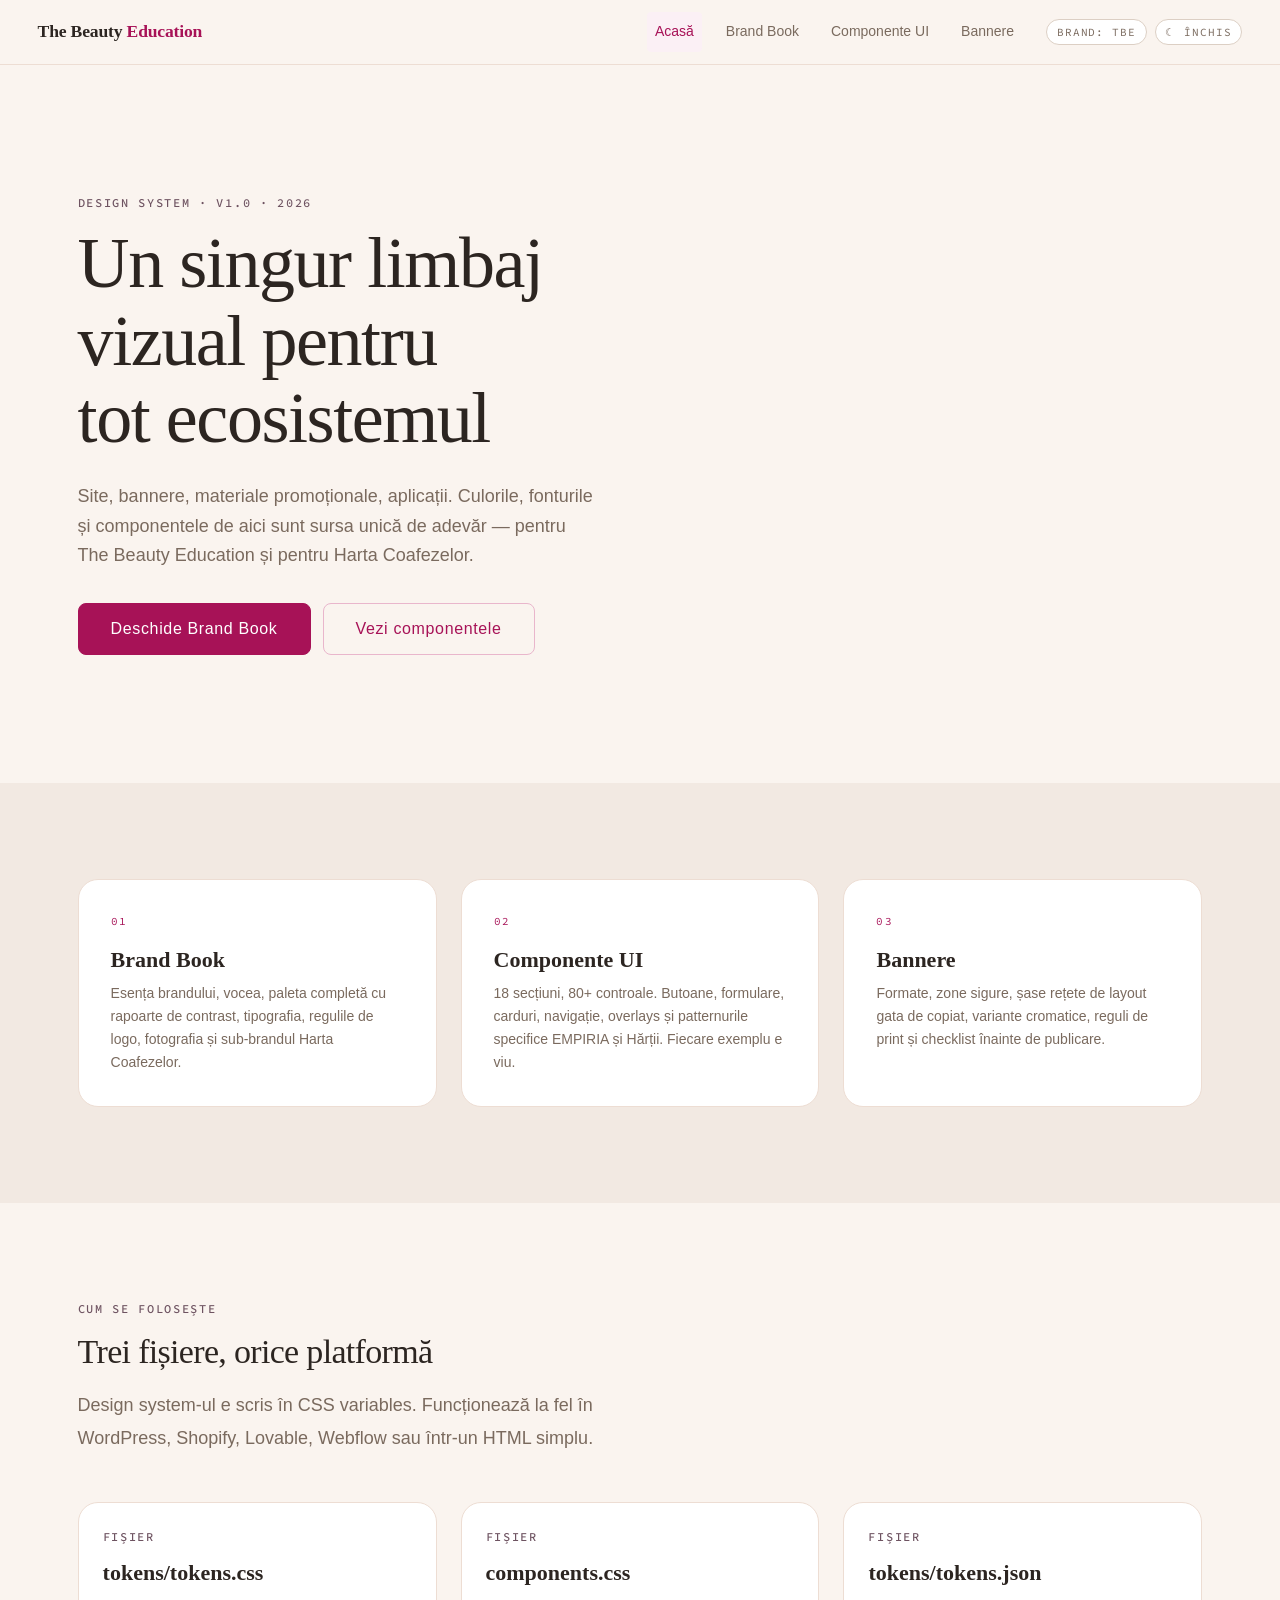
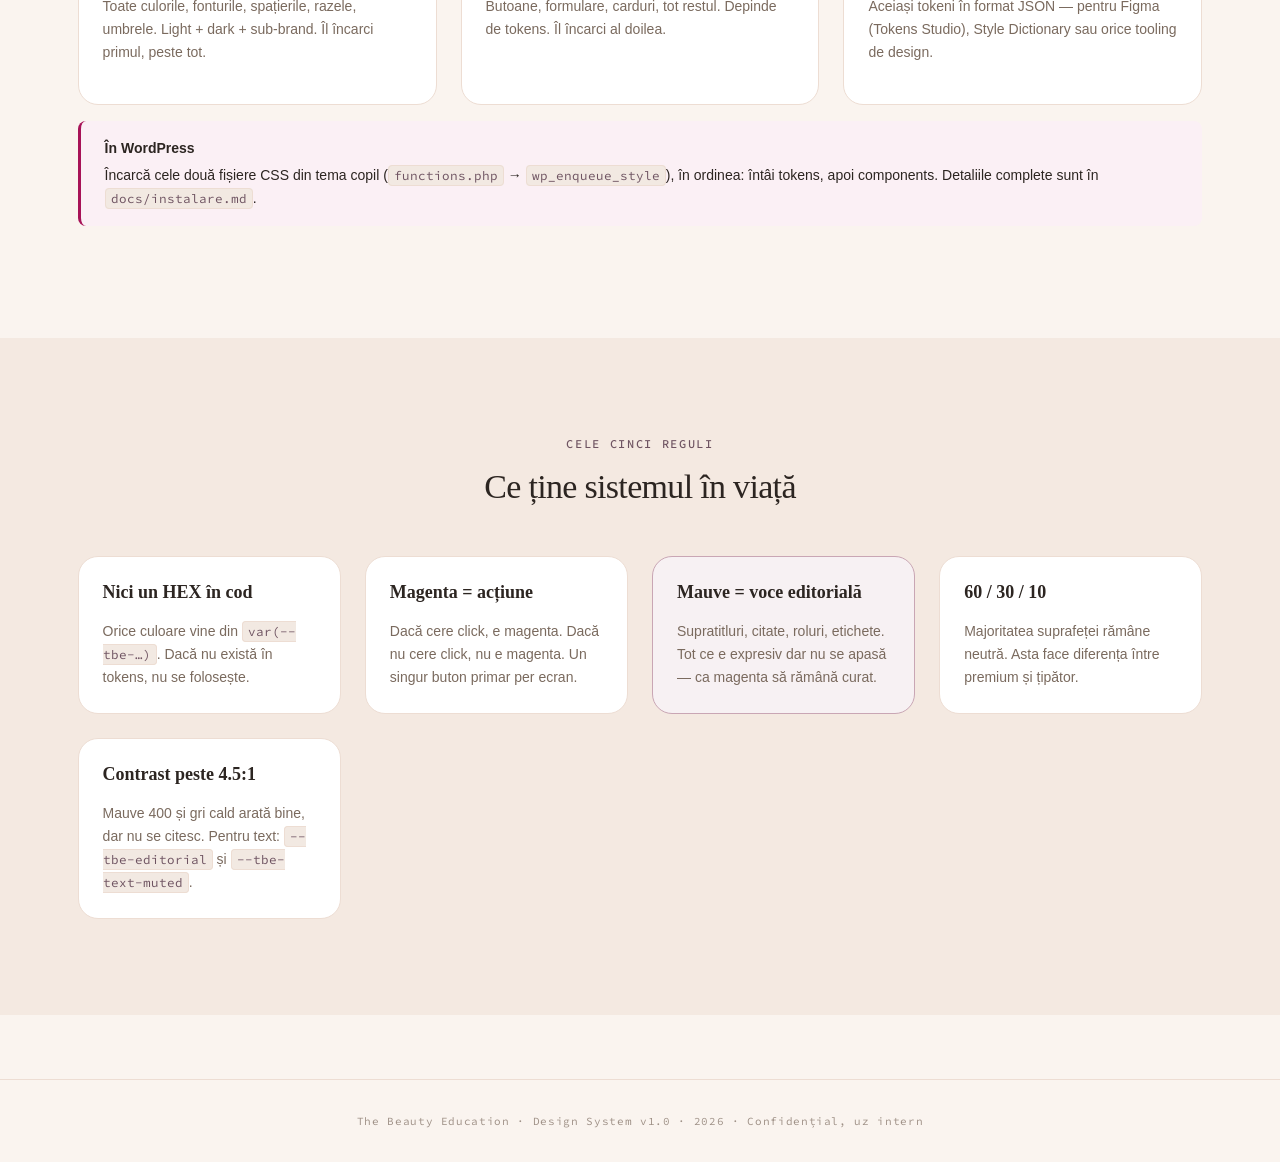
==== commit 92ac9354: "Cardul de coafeză refăcut, niveluri mai vii, mauve cu rol propriu - Cardul Hărții reconstruit după p" ====
--- a/index.html
+++ b/index.html
@@ -97,10 +97,10 @@
   <section class="tbe-section is-decor">
     <div class="tbe-container">
       <div class="tbe-section-head is-center">
-        <span class="tbe-kicker">Cele patru reguli</span>
+        <span class="tbe-kicker">Cele cinci reguli</span>
         <h2 class="tbe-h2">Ce ține sistemul în viață</h2>
       </div>
-      <div class="tbe-grid is-4">
+      <div class="tbe-grid">
         <div class="tbe-card">
           <h3 class="tbe-h4">Nici un HEX în cod</h3>
           <p class="tbe-small tbe-muted tbe-mb-0">Orice culoare vine din <code>var(--tbe-…)</code>. Dacă nu există în tokens, nu se folosește.</p>
@@ -109,13 +109,17 @@
           <h3 class="tbe-h4">Magenta = acțiune</h3>
           <p class="tbe-small tbe-muted tbe-mb-0">Dacă cere click, e magenta. Dacă nu cere click, nu e magenta. Un singur buton primar per ecran.</p>
         </div>
+        <div class="tbe-card is-mauve">
+          <h3 class="tbe-h4">Mauve = voce editorială</h3>
+          <p class="tbe-small tbe-muted tbe-mb-0">Supratitluri, citate, roluri, etichete. Tot ce e expresiv dar nu se apasă — ca magenta să rămână curat.</p>
+        </div>
         <div class="tbe-card">
           <h3 class="tbe-h4">60 / 30 / 10</h3>
           <p class="tbe-small tbe-muted tbe-mb-0">Majoritatea suprafeței rămâne neutră. Asta face diferența între premium și țipător.</p>
         </div>
         <div class="tbe-card">
           <h3 class="tbe-h4">Contrast peste 4.5:1</h3>
-          <p class="tbe-small tbe-muted tbe-mb-0">Mauve și gri cald arată bine, dar nu se citesc. Sunt decorative, nu text.</p>
+          <p class="tbe-small tbe-muted tbe-mb-0">Mauve 400 și gri cald arată bine, dar nu se citesc. Pentru text: <code>--tbe-editorial</code> și <code>--tbe-text-muted</code>.</p>
         </div>
       </div>
     </div>
--- a/tokens/tokens.css
+++ b/tokens/tokens.css
@@ -112,11 +112,41 @@
   --c-harta-300: #6FA595;
   --c-harta-700: #1F4C40;
 
-  /* --- Niveluri de loialitate ------------------------------------------- */
-  --c-bronze:  #A9714B;
-  --c-silver:  #8C8C94;
-  --c-gold:    #B58A2E;
-  --c-diamond: #6E8FA6;
+  /* --- Niveluri de loialitate -------------------------------------------
+     Fiecare nivel are 3 valori:
+       *-vivid = glifa (★ ◆ ●) — saturată, „vie", nu trebuie să fie lizibilă ca text
+       *-text  = textul badge-ului — închisă, minim 4.5:1
+       *-soft  = fundalul badge-ului
+     Progresia e intenționată: Bronze/Silver sunt calme, Gold și Diamond strălucesc.
+     Nivelul se vede de la distanță, ceea ce e tot rostul meritocrației.        */
+  --c-bronze:       #B4703E;
+  --c-bronze-vivid: #C97F45;
+  --c-bronze-text:  #8A5228;
+  --c-bronze-soft:  #F7EBE1;
+
+  --c-silver:       #8A93A3;
+  --c-silver-vivid: #9BA5B5;
+  --c-silver-text:  #5D6675;
+  --c-silver-soft:  #EEF1F5;
+
+  --c-gold:         #D9A520;
+  --c-gold-vivid:   #F0B72A;
+  --c-gold-text:    #8A6300;
+  --c-gold-soft:    #FDF3D9;
+
+  --c-diamond:       #2E9BC9;
+  --c-diamond-vivid: #3FB6E8;
+  --c-diamond-text:  #1A6E92;
+  --c-diamond-soft:  #E2F3FB;
+
+  /* --- Canale de contact (Harta Coafezelor) ------------------------------
+     Excepție documentată de la regula „magenta = acțiune": pe Harta
+     Coafezelor, acțiunile de contact folosesc culoarea canalului, pentru că
+     utilizatoarea recunoaște instant unde ajunge. Vezi docs/decizii.md.      */
+  --c-contact:       #15803D;  /* verde de contact — 5.0:1 cu alb */
+  --c-contact-hover: #116631;
+  --c-facebook:      #1877F2;
+  --c-maps:          #EA4335;
 }
 
 /* ==========================================================================
@@ -265,6 +295,15 @@
   --tbe-accent-text:   var(--c-mauve-700);   /* varianta lizibilă */
   --tbe-accent-soft:   var(--c-mauve-50);
 
+  /* VOCE EDITORIALĂ (mauve) — rolul principal al mauve-ului în sistem.
+     Tot ce e expresiv dar NU se dă click: kickere, citate, atribuiri,
+     etichete de tabel, linii decorative, roluri și subtitluri.
+     Regula pe care o servește: dacă e magenta, se dă click. Mauve-ul preia
+     tot ce înainte era magenta „de decor" și eliberează magenta pentru acțiune. */
+  --tbe-editorial:      var(--c-mauve-700);
+  --tbe-editorial-line: var(--c-mauve-300);
+  --tbe-editorial-soft: var(--c-mauve-50);
+
   /* Linii */
   --tbe-border:        var(--c-neutral-300);
   --tbe-border-strong: var(--c-neutral-400);
@@ -315,6 +354,10 @@
   --tbe-accent-text:   var(--c-mauve-200);
   --tbe-accent-soft:   rgba(201, 166, 180, 0.14);
 
+  --tbe-editorial:      var(--c-mauve-200);
+  --tbe-editorial-line: var(--c-mauve-600);
+  --tbe-editorial-soft: rgba(201, 166, 180, 0.10);
+
   --tbe-border:        #3C322C;
   --tbe-border-strong: #52453D;
   --tbe-border-subtle: #2E2621;
@@ -324,6 +367,15 @@
   --tbe-warning: #E3A857;  --tbe-warning-bg: rgba(227, 168, 87, 0.14);
   --tbe-danger:  #F08379;  --tbe-danger-bg:  rgba(240, 131, 121, 0.14);
   --tbe-info:    #C9A6B4;  --tbe-info-bg:    rgba(201, 166, 180, 0.14);
+
+  /* Nivelurile strălucesc mai tare pe fundal închis */
+  --c-bronze-text:  #D99B6A;  --c-bronze-soft:  rgba(201, 127, 69, 0.16);
+  --c-silver-text:  #B4BDCC;  --c-silver-soft:  rgba(155, 165, 181, 0.16);
+  --c-gold-text:    #F5C542;  --c-gold-soft:    rgba(240, 183, 42, 0.16);
+  --c-diamond-text: #5FC8F5;  --c-diamond-soft: rgba(63, 182, 232, 0.16);
+
+  --c-contact:       #22A85A;
+  --c-contact-hover: #2CBE68;
 
   --shadow-xs: 0 1px 2px rgba(0, 0, 0, 0.3);
   --shadow-sm: 0 1px 3px rgba(0, 0, 0, 0.4);
@@ -359,6 +411,15 @@
     --tbe-accent:        var(--c-mauve-300);
     --tbe-accent-text:   var(--c-mauve-200);
     --tbe-accent-soft:   rgba(201, 166, 180, 0.14);
+    --tbe-editorial:      var(--c-mauve-200);
+    --tbe-editorial-line: var(--c-mauve-600);
+    --tbe-editorial-soft: rgba(201, 166, 180, 0.10);
+    --c-bronze-text:  #D99B6A;  --c-bronze-soft:  rgba(201, 127, 69, 0.16);
+    --c-silver-text:  #B4BDCC;  --c-silver-soft:  rgba(155, 165, 181, 0.16);
+    --c-gold-text:    #F5C542;  --c-gold-soft:    rgba(240, 183, 42, 0.16);
+    --c-diamond-text: #5FC8F5;  --c-diamond-soft: rgba(63, 182, 232, 0.16);
+    --c-contact:       #22A85A;
+    --c-contact-hover: #2CBE68;
     --tbe-border:        #3C322C;
     --tbe-border-strong: #52453D;
     --tbe-border-subtle: #2E2621;
--- a/components.css
+++ b/components.css
@@ -56,18 +56,36 @@
 .tbe-h3, h3  { font-size: var(--fs-h3); font-weight: var(--fw-semibold); letter-spacing: var(--ls-normal); }
 .tbe-h4, h4  { font-size: var(--fs-h4); font-weight: var(--fw-semibold); letter-spacing: var(--ls-normal); }
 
-/* Kicker / supratitlu — semnătura tipografică a brandului */
+/* Kicker / supratitlu — semnătura tipografică a brandului.
+   MAUVE, nu magenta: un kicker nu se dă click. Magenta rămâne al acțiunii. */
 .tbe-kicker {
   font-family: var(--font-mono);
   font-size: var(--fs-kicker);
   font-weight: var(--fw-medium);
   letter-spacing: var(--ls-kicker);
   text-transform: uppercase;
-  color: var(--tbe-action);
+  color: var(--tbe-editorial);
   display: block;
   margin-bottom: var(--sp-3);
 }
-.tbe-kicker.is-muted { color: var(--tbe-text-muted); }
+.tbe-kicker.is-action { color: var(--tbe-action); }  /* doar când chiar precede o acțiune */
+.tbe-kicker.is-muted  { color: var(--tbe-text-muted); }
+
+/* Rol / subtitlu editorial — serif italic, mauve. „Profesionist independent". */
+.tbe-role {
+  font-family: var(--font-display);
+  font-style: italic;
+  font-size: var(--fs-base);
+  color: var(--tbe-editorial);
+  margin: 0 0 var(--sp-3);
+}
+
+/* Linie decorativă mauve — separă fără să taie */
+.tbe-rule {
+  border: 0; height: 1px; background: var(--tbe-editorial-line);
+  opacity: 0.5; margin-block: var(--sp-6);
+}
+.tbe-rule.is-short { width: 64px; height: 2px; opacity: 1; border-radius: var(--r-pill); }
 
 p { margin: 0 0 var(--sp-4); max-width: var(--measure); }
 
@@ -98,7 +116,7 @@
   font-weight: var(--fw-regular);
   line-height: var(--lh-normal);
   color: var(--tbe-text);
-  border-left: var(--bw-thick) solid var(--tbe-action);
+  border-left: var(--bw-thick) solid var(--tbe-editorial-line);
   padding: var(--sp-2) 0 var(--sp-2) var(--sp-5);
   margin: var(--sp-6) 0;
   max-width: var(--measure);
@@ -109,7 +127,7 @@
   font-family: var(--font-body);
   font-size: var(--fs-sm);
   font-style: normal;
-  color: var(--tbe-text-muted);
+  color: var(--tbe-editorial);
 }
 
 code, .tbe-code {
@@ -375,7 +393,13 @@
 /* Card de statistică / KPI */
 .tbe-stat { background: var(--tbe-surface); border: var(--bw-hair) solid var(--tbe-border-subtle); border-radius: var(--tbe-radius-card); padding: var(--sp-5); }
 .tbe-stat-value { font-family: var(--font-display); font-size: var(--fs-h1); font-weight: var(--fw-medium); line-height: 1; color: var(--tbe-action); font-variant-numeric: tabular-nums; }
-.tbe-stat-label { font-family: var(--font-mono); font-size: var(--fs-xs); letter-spacing: var(--ls-kicker); text-transform: uppercase; color: var(--tbe-text-muted); margin-top: var(--sp-3); }
+.tbe-stat-label { font-family: var(--font-mono); font-size: var(--fs-xs); letter-spacing: var(--ls-kicker); text-transform: uppercase; color: var(--tbe-editorial); margin-top: var(--sp-3); }
+
+/* Card cu suprafață mauve — bloc editorial, citate, „despre noi" */
+.tbe-card.is-mauve {
+  background: var(--tbe-editorial-soft);
+  border-color: var(--tbe-editorial-line);
+}
 
 /* ==========================================================================
    BADGES · CHIPS · AVATAR
@@ -394,11 +418,55 @@
 .tbe-badge.is-danger  { background: var(--tbe-danger-bg);  color: var(--tbe-danger);  border-color: transparent; }
 .tbe-badge.is-solid   { background: var(--tbe-action); color: var(--tbe-text-on-action); border-color: transparent; }
 
-/* Niveluri de loialitate */
-.tbe-badge.is-bronze  { background: color-mix(in srgb, #A9714B 14%, transparent); color: #8A5A38; border-color: color-mix(in srgb, #A9714B 30%, transparent); }
-.tbe-badge.is-silver  { background: color-mix(in srgb, #8C8C94 14%, transparent); color: #6B6B73; border-color: color-mix(in srgb, #8C8C94 30%, transparent); }
-.tbe-badge.is-gold    { background: color-mix(in srgb, #B58A2E 14%, transparent); color: #8F6C20; border-color: color-mix(in srgb, #B58A2E 30%, transparent); }
-.tbe-badge.is-diamond { background: color-mix(in srgb, #6E8FA6 14%, transparent); color: #4F6C81; border-color: color-mix(in srgb, #6E8FA6 30%, transparent); }
+/* --- Niveluri de loialitate -----------------------------------------------
+   Fiecare nivel are o glifă saturată („vie") + text închis, lizibil.
+   Glifa poartă culoarea; textul poartă lizibilitatea. Așa poate străluci
+   fără să încalce contrastul.
+   Progresie intenționată: Bronze/Silver calme → Gold/Diamond strălucesc. */
+.tbe-badge[class*="is-bronze"],
+.tbe-badge[class*="is-silver"],
+.tbe-badge[class*="is-gold"],
+.tbe-badge[class*="is-diamond"] { gap: 0.4em; padding-left: 0.6em; }
+
+.tbe-badge.is-bronze::before,
+.tbe-badge.is-silver::before,
+.tbe-badge.is-gold::before,
+.tbe-badge.is-diamond::before { font-size: 1.05em; line-height: 1; }
+
+.tbe-badge.is-bronze {
+  background: var(--c-bronze-soft); color: var(--c-bronze-text);
+  border-color: color-mix(in srgb, var(--c-bronze-vivid) 40%, transparent);
+}
+.tbe-badge.is-bronze::before { content: '●'; color: var(--c-bronze-vivid); }
+
+.tbe-badge.is-silver {
+  background: var(--c-silver-soft); color: var(--c-silver-text);
+  border-color: color-mix(in srgb, var(--c-silver-vivid) 45%, transparent);
+}
+.tbe-badge.is-silver::before { content: '◈'; color: var(--c-silver-vivid); }
+
+.tbe-badge.is-gold {
+  background: var(--c-gold-soft); color: var(--c-gold-text);
+  border-color: color-mix(in srgb, var(--c-gold-vivid) 55%, transparent);
+  box-shadow: inset 0 1px 0 rgba(255, 255, 255, 0.5);
+}
+.tbe-badge.is-gold::before { content: '★'; color: var(--c-gold-vivid); }
+
+.tbe-badge.is-diamond {
+  background: var(--c-diamond-soft); color: var(--c-diamond-text);
+  border-color: color-mix(in srgb, var(--c-diamond-vivid) 55%, transparent);
+  box-shadow: inset 0 1px 0 rgba(255, 255, 255, 0.55);
+}
+.tbe-badge.is-diamond::before { content: '◆'; color: var(--c-diamond-vivid); }
+
+/* Varianta plină — pentru profil, certificat, header de cont */
+.tbe-badge.is-tier-solid { border-color: transparent; color: #fff; }
+.tbe-badge.is-tier-solid::before { color: rgba(255, 255, 255, 0.92); }
+.tbe-badge.is-bronze.is-tier-solid  { background: linear-gradient(135deg, var(--c-bronze-vivid), var(--c-bronze)); }
+.tbe-badge.is-silver.is-tier-solid  { background: linear-gradient(135deg, var(--c-silver-vivid), var(--c-silver)); }
+.tbe-badge.is-gold.is-tier-solid    { background: linear-gradient(135deg, var(--c-gold-vivid), var(--c-gold)); color: #4A3400; }
+.tbe-badge.is-gold.is-tier-solid::before    { color: #fff; }
+.tbe-badge.is-diamond.is-tier-solid { background: linear-gradient(135deg, var(--c-diamond-vivid), var(--c-diamond)); }
 
 .tbe-chip {
   display: inline-flex; align-items: center; gap: var(--sp-2);
@@ -633,8 +701,99 @@
 /* ==========================================================================
    PATTERNURI HARTA COAFEZELOR
    ========================================================================== */
-.tbe-salon-card { display: flex; gap: var(--sp-4); }
-.tbe-salon-card .tbe-avatar { width: 72px; height: 72px; border-radius: var(--r-sm); }
+/* --- Cardul de coafeză — componenta centrală a Hărții ---------------------
+   Structură: media (foto + badge + puncte carusel) → corp → acțiuni.        */
+.tbe-salon {
+  background: var(--tbe-surface);
+  border: var(--bw-hair) solid var(--tbe-border-subtle);
+  border-radius: var(--tbe-radius-card);
+  overflow: hidden;
+  display: flex;
+  flex-direction: column;
+  max-width: 360px;
+  box-shadow: var(--shadow-sm);
+  transition: box-shadow var(--dur-slow) var(--ease-out), transform var(--dur-slow) var(--ease-out);
+}
+.tbe-salon:hover { box-shadow: var(--shadow-lg); transform: translateY(-2px); }
+
+.tbe-salon-media { position: relative; aspect-ratio: 1 / 1; background: var(--tbe-decor); }
+.tbe-salon-media img { width: 100%; height: 100%; object-fit: cover; }
+.tbe-salon-media .tbe-badge-recomandat { position: absolute; top: var(--sp-3); right: var(--sp-3); z-index: 2; }
+
+/* Puncte de carusel */
+.tbe-salon-dots {
+  position: absolute; bottom: var(--sp-3); left: 50%; transform: translateX(-50%);
+  display: flex; gap: 5px; z-index: 2;
+}
+.tbe-salon-dots span {
+  width: 6px; height: 6px; border-radius: var(--r-pill);
+  background: rgba(255, 255, 255, 0.55);
+  box-shadow: 0 1px 2px rgba(44, 37, 33, 0.35);
+  transition: width var(--dur-base) var(--ease-out), background var(--dur-base) var(--ease-out);
+}
+.tbe-salon-dots span.is-active { width: 20px; background: #fff; }
+
+.tbe-salon-body { padding: var(--sp-5); display: flex; flex-direction: column; gap: var(--sp-3); }
+
+.tbe-salon-name {
+  font-family: var(--font-display); font-size: var(--fs-h3); font-weight: var(--fw-semibold);
+  line-height: 1.2; color: var(--tbe-text); margin: 0;
+}
+.tbe-salon-role {
+  font-family: var(--font-display); font-style: italic; font-size: var(--fs-base);
+  color: var(--tbe-editorial); margin: calc(var(--sp-3) * -1 + 2px) 0 0;
+}
+
+/* Adresă — magenta, cu pin. Singurul text magenta care nu e link:
+   e ancora geografică a cardului, informația pentru care există Harta. */
+.tbe-salon-loc {
+  display: flex; align-items: flex-start; gap: var(--sp-2);
+  font-size: var(--fs-sm); line-height: 1.45; color: var(--tbe-action); margin: 0;
+}
+.tbe-salon-loc svg { flex: none; width: 15px; height: 15px; margin-top: 2px; }
+
+/* Etichete de serviciu — pill cu contur, NEinteractive (spre deosebire de .tbe-chip) */
+.tbe-salon-tags { display: flex; flex-wrap: wrap; gap: var(--sp-2); }
+.tbe-tag {
+  display: inline-flex; align-items: center;
+  font-size: var(--fs-sm); color: var(--tbe-text-muted);
+  background: var(--tbe-surface); border: var(--bw-hair) solid var(--tbe-border);
+  border-radius: var(--r-pill); padding: 0.35em 0.95em; white-space: nowrap;
+}
+
+.tbe-salon-brands { font-size: var(--fs-sm); color: var(--tbe-text-muted); margin: 0; }
+.tbe-salon-brands b { color: var(--tbe-action); font-weight: var(--fw-medium); }
+
+/* --- Acțiuni de contact --------------------------------------------------
+   Excepție documentată de la „magenta = acțiune": culorile canalelor.
+   Vezi docs/decizii.md § Excepția canalelor de contact.                     */
+.tbe-salon-actions { display: flex; align-items: center; gap: var(--sp-2); margin-top: var(--sp-2); }
+
+.tbe-btn-contact {
+  flex: 1 1 auto; min-width: 0;
+  display: inline-flex; align-items: center; justify-content: center; gap: var(--sp-2);
+  font-family: var(--font-body); font-size: var(--fs-sm); font-weight: var(--fw-medium);
+  letter-spacing: var(--ls-wide);
+  min-height: 44px; padding: 0.7em 1.2em;
+  background: var(--c-contact); color: #fff;
+  border: 0; border-radius: var(--r-pill); cursor: pointer; text-decoration: none;
+  transition: background var(--dur-base) var(--ease-out), box-shadow var(--dur-base) var(--ease-out);
+}
+.tbe-btn-contact:hover { background: var(--c-contact-hover); color: #fff; box-shadow: var(--shadow-md); }
+.tbe-btn-contact svg { flex: none; width: 17px; height: 17px; }
+
+.tbe-social {
+  flex: none; width: 44px; height: 44px; border-radius: 50%;
+  display: inline-flex; align-items: center; justify-content: center;
+  color: #fff; border: 0; cursor: pointer; text-decoration: none;
+  transition: transform var(--dur-base) var(--ease-out), filter var(--dur-base) var(--ease-out);
+}
+.tbe-social:hover { transform: scale(1.07); filter: brightness(1.08); color: #fff; }
+.tbe-social svg { width: 19px; height: 19px; fill: currentColor; }
+.tbe-social.is-facebook  { background: var(--c-facebook); }
+.tbe-social.is-instagram { background: linear-gradient(45deg, #F09433 0%, #E6683C 25%, #DC2743 50%, #CC2366 75%, #BC1888 100%); }
+.tbe-social.is-maps      { background: var(--c-maps); }
+.tbe-social.is-whatsapp  { background: var(--c-contact); }
 
 .tbe-badge.is-map {
   background: var(--tbe-map-soft, var(--c-harta-100));
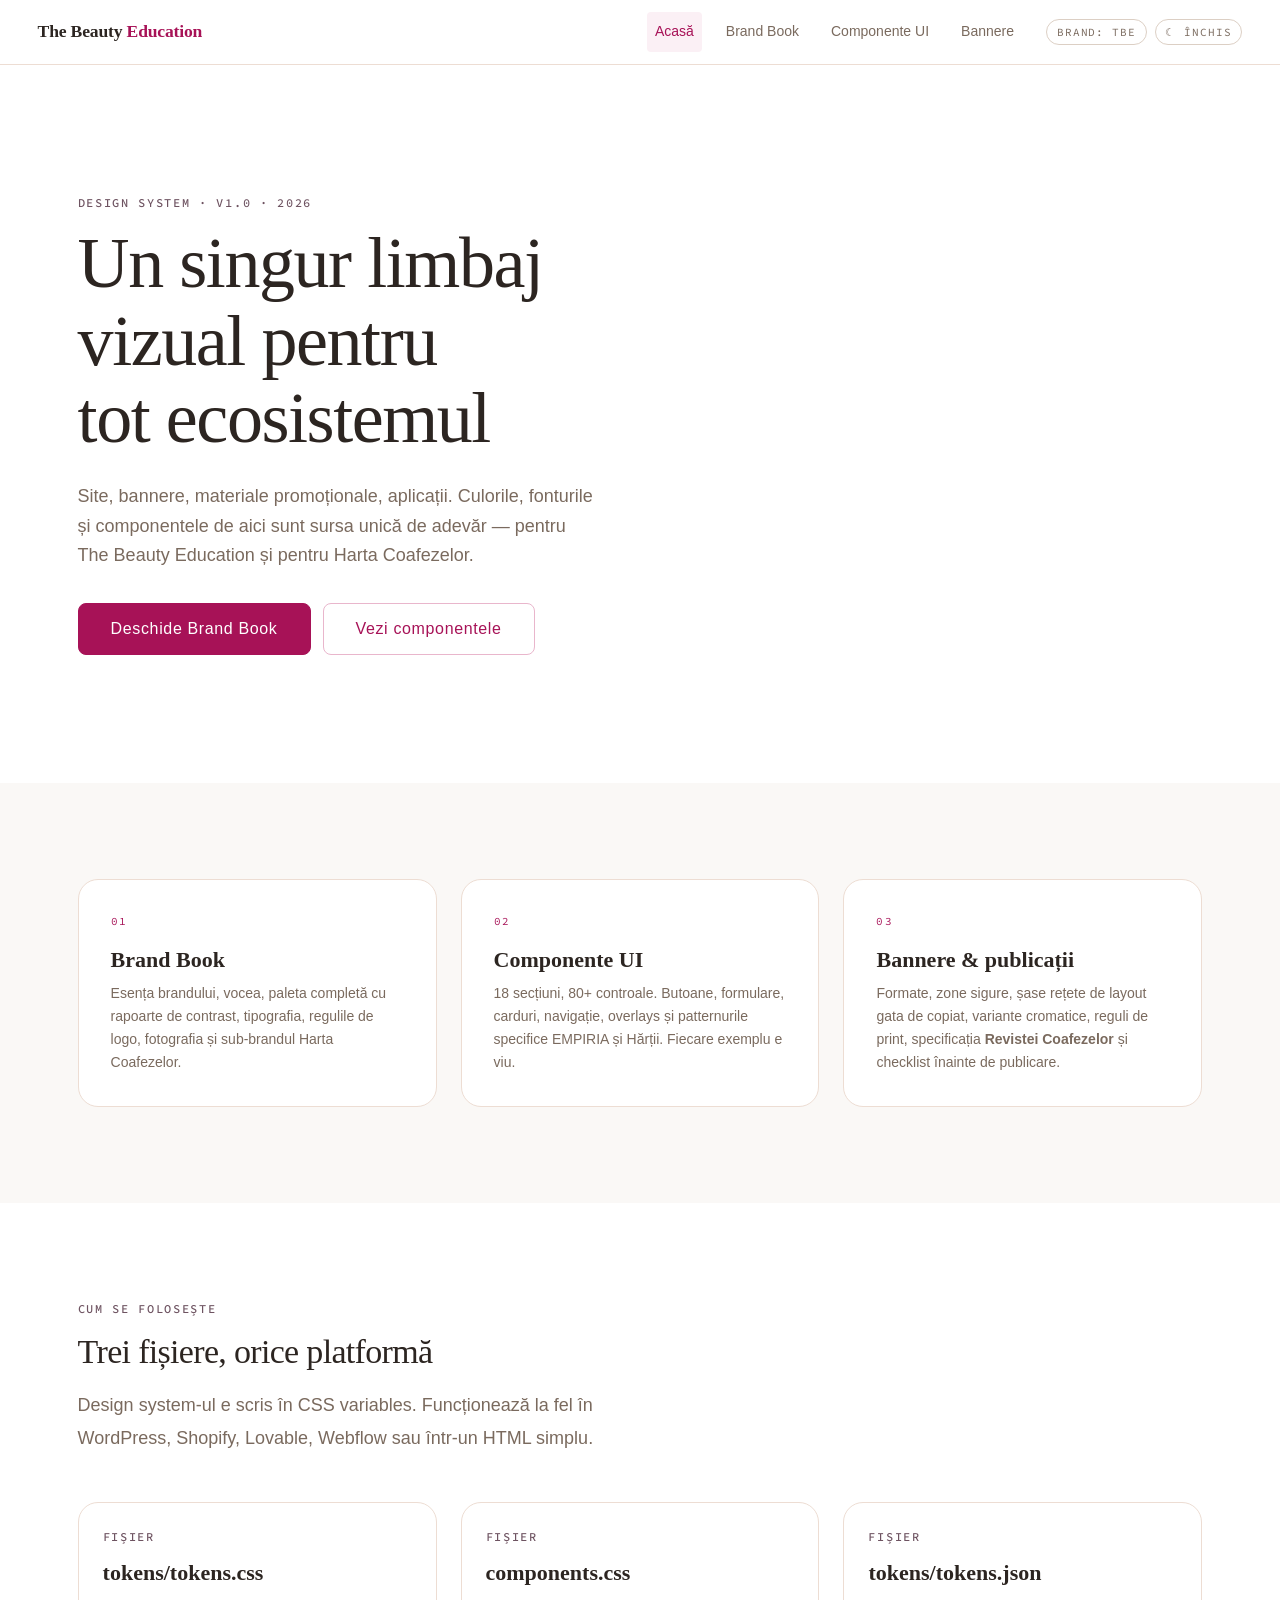
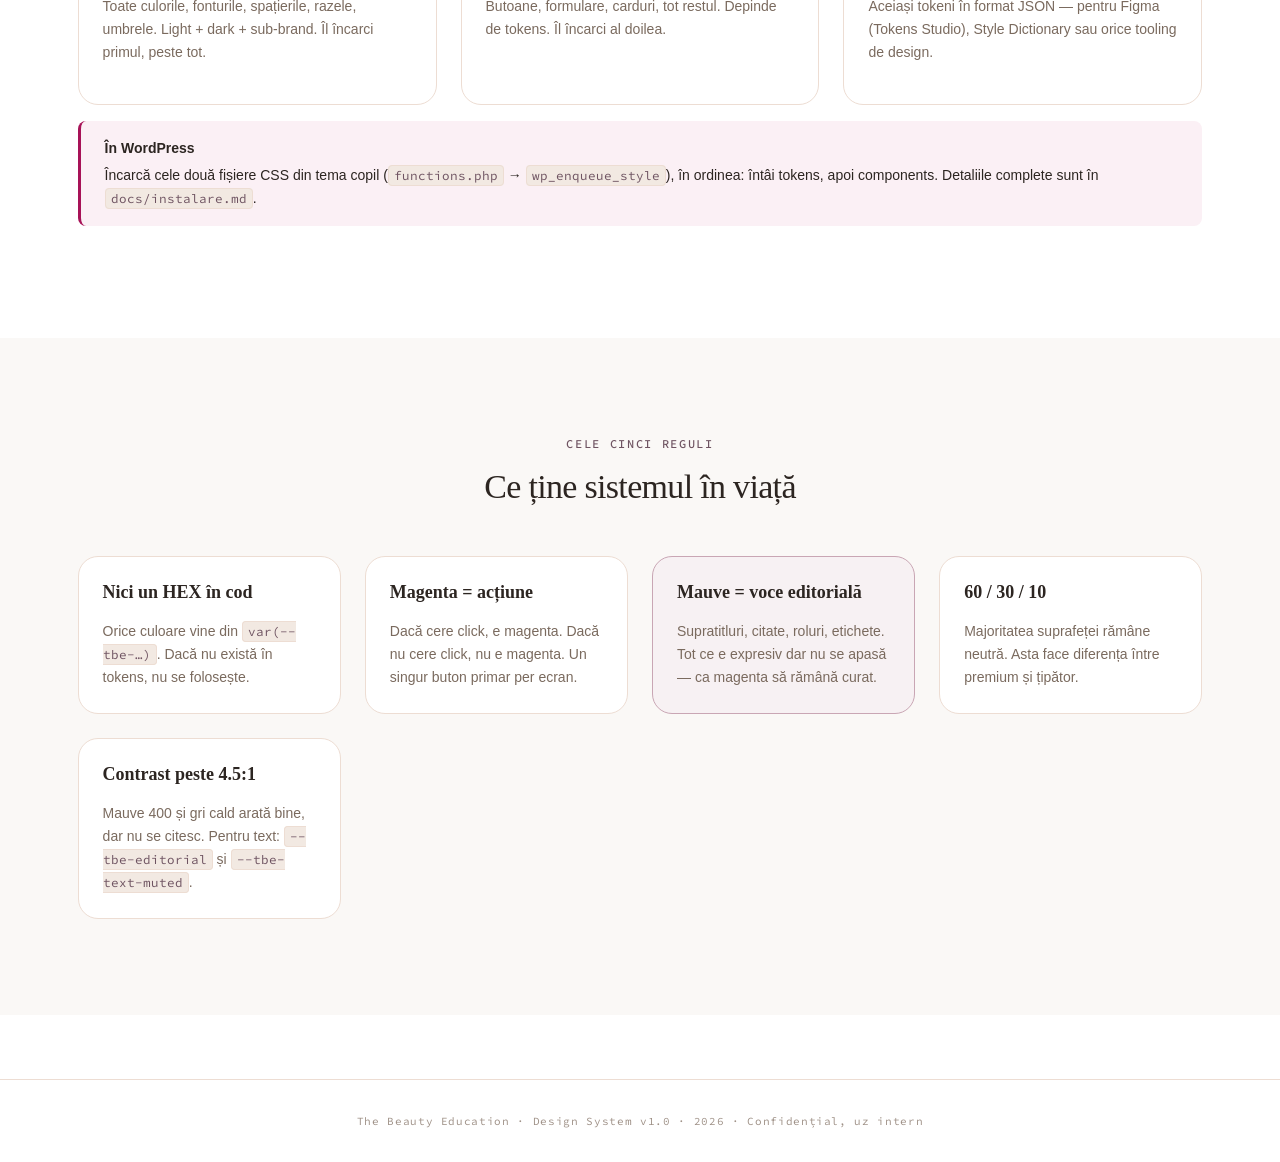
==== commit 23fcefe4: "Adaugă specificația Revistei Coafezelor Publicație lunară, ~22 pagini: format digital A4, arhitectur" ====
--- a/index.html
+++ b/index.html
@@ -54,8 +54,8 @@
         </a>
         <a class="ds-hub-card" href="bannere.html">
           <span class="ds-hub-num">03</span>
-          <h3 class="tbe-h3">Bannere</h3>
-          <p>Formate, zone sigure, șase rețete de layout gata de copiat, variante cromatice, reguli de print și checklist înainte de publicare.</p>
+          <h3 class="tbe-h3">Bannere &amp; publicații</h3>
+          <p>Formate, zone sigure, șase rețete de layout gata de copiat, variante cromatice, reguli de print, specificația <b>Revistei Coafezelor</b> și checklist înainte de publicare.</p>
         </a>
       </div>
     </div>
--- a/site.css
+++ b/site.css
@@ -3,12 +3,40 @@
    pentru site — e doar „ambalajul" în care prezentăm componentele).
    ========================================================================== */
 
-.ds-shell { min-height: 100vh; }
+/* --------------------------------------------------------------------------
+   Fundalul documentației = ALB.
+   Deliberat diferit de fundalul de brand (crem #FAF4EF, vezi --tbe-bg):
+   o pagină de documentație e o suprafață neutră de laborator, pe care
+   culorile brandului trebuie judecate — nu o aplicație a brandului.
+   Albul e și singurul fundal pe care mostrele de culoare se citesc corect.
+   Tokenii de brand rămân NEATINȘI.
+   -------------------------------------------------------------------------- */
+:root {
+  --ds-page:  #FFFFFF;   /* fundalul paginilor de documentație */
+  --ds-panel: #FAF8F6;   /* panourile de demo — abia perceptibil, ca albul cardurilor să iasă */
+}
+[data-theme="dark"] {
+  --ds-page:  var(--c-neutral-950);
+  --ds-panel: var(--tbe-surface);
+}
+@media (prefers-color-scheme: dark) {
+  :root:not([data-theme="light"]) {
+    --ds-page:  var(--c-neutral-950);
+    --ds-panel: var(--tbe-surface);
+  }
+}
+
+.ds-shell { min-height: 100vh; background: var(--ds-page); }
+
+/* Secțiunile de brand din pagina de start rămân neutre în documentație */
+.ds-shell .tbe-section.is-alt,
+.ds-shell .tbe-section.is-decor { background: var(--ds-panel); }
+.ds-shell .tbe-hero.is-decor    { background: var(--ds-panel); }
 
 /* --- Bara de sus --- */
 .ds-topbar {
   position: sticky; top: 0; z-index: var(--z-sticky);
-  background: color-mix(in srgb, var(--tbe-bg) 90%, transparent);
+  background: color-mix(in srgb, var(--ds-page) 90%, transparent);
   backdrop-filter: blur(16px);
   border-bottom: 1px solid var(--tbe-border-subtle);
 }
@@ -88,7 +116,7 @@
 
 /* --- Zona de demonstrație --- */
 .ds-demo {
-  background: var(--tbe-surface);
+  background: var(--ds-panel);
   border: 1px solid var(--tbe-border-subtle);
   border-radius: var(--r-md);
   padding: var(--sp-5);
@@ -99,6 +127,8 @@
 .ds-demo.is-grid { display: grid; grid-template-columns: repeat(auto-fit, minmax(240px, 1fr)); align-items: stretch; }
 .ds-demo.is-sunk { background: var(--tbe-bg-alt); }
 .ds-demo.is-dark { background: var(--c-neutral-900); }
+/* Demo-urile care arată componente pe fundalul REAL de brand (crem) */
+.ds-demo.is-brand-bg { background: var(--c-neutral-50); }
 
 .ds-note {
   font-family: var(--font-mono); font-size: 11px; letter-spacing: 0.06em;
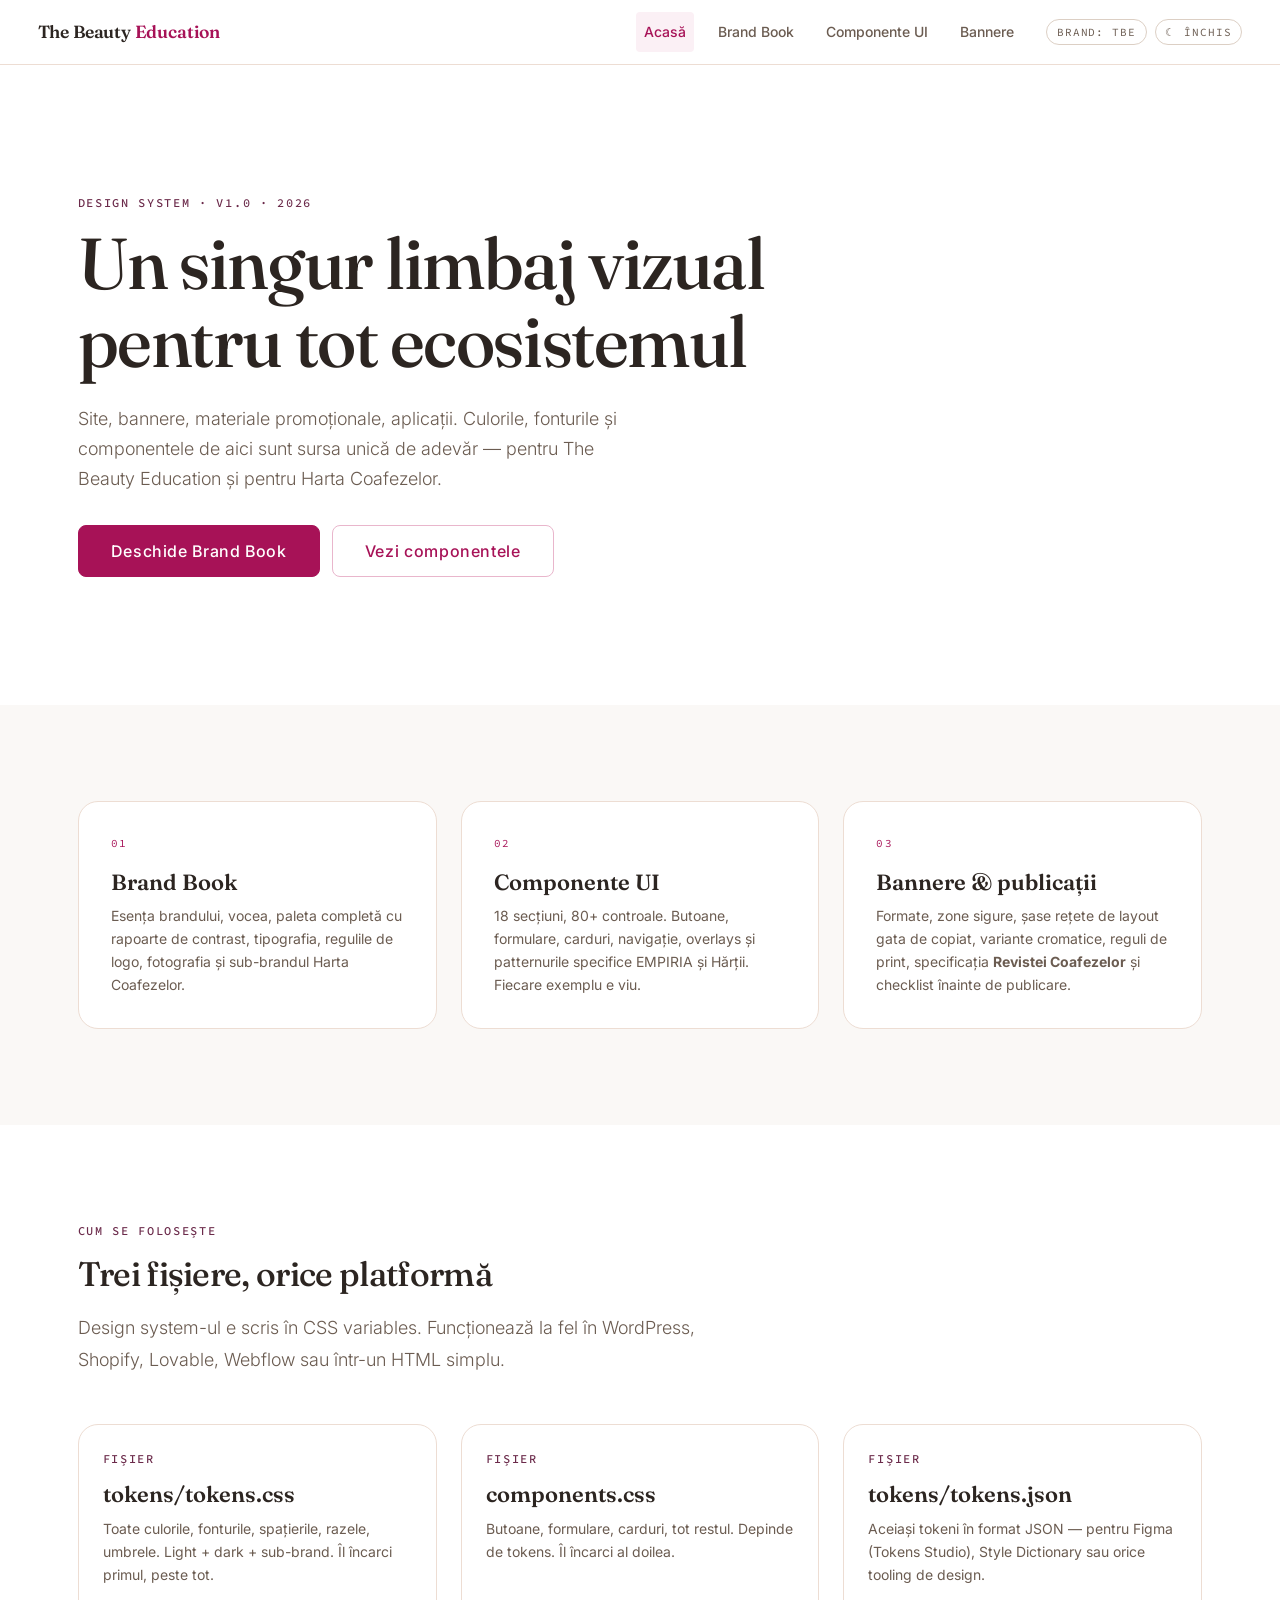
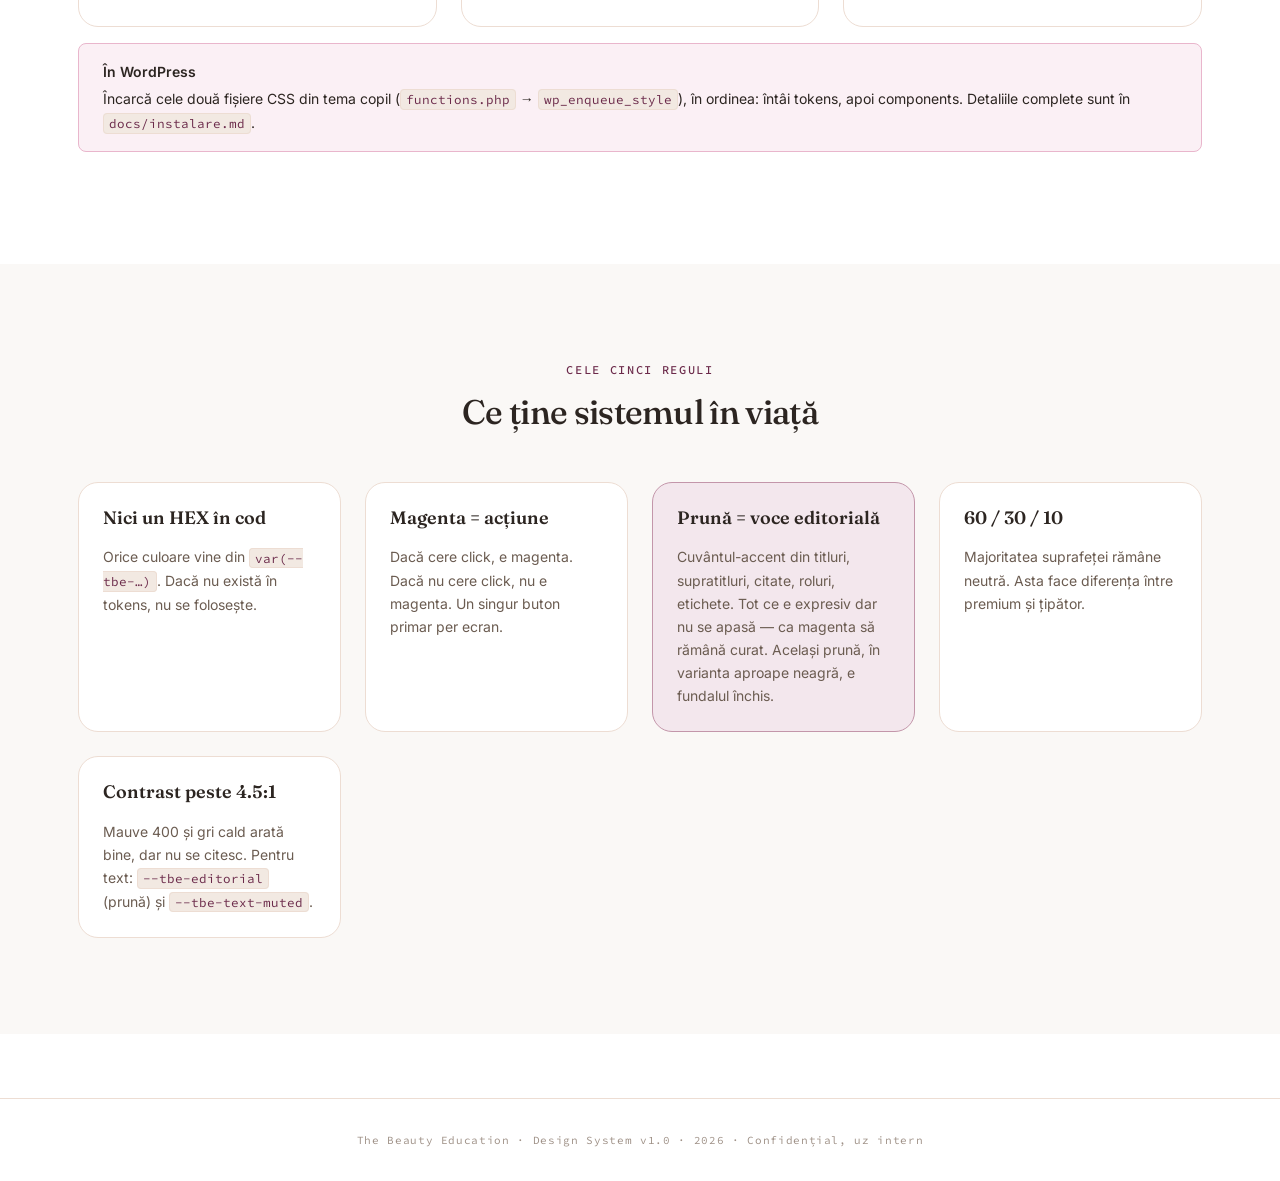
==== commit c80aeab3: "Sync din monorepo @ fafb549 — paleta prună: voce editorială și fundal închis Co-Authored-By: Claude " ====
--- a/index.html
+++ b/index.html
@@ -109,9 +109,9 @@
           <h3 class="tbe-h4">Magenta = acțiune</h3>
           <p class="tbe-small tbe-muted tbe-mb-0">Dacă cere click, e magenta. Dacă nu cere click, nu e magenta. Un singur buton primar per ecran.</p>
         </div>
-        <div class="tbe-card is-mauve">
-          <h3 class="tbe-h4">Mauve = voce editorială</h3>
-          <p class="tbe-small tbe-muted tbe-mb-0">Supratitluri, citate, roluri, etichete. Tot ce e expresiv dar nu se apasă — ca magenta să rămână curat.</p>
+        <div class="tbe-card is-editorial">
+          <h3 class="tbe-h4">Prună = voce editorială</h3>
+          <p class="tbe-small tbe-muted tbe-mb-0">Cuvântul-accent din titluri, supratitluri, citate, roluri, etichete. Tot ce e expresiv dar nu se apasă — ca magenta să rămână curat. Același prună, în varianta aproape neagră, e fundalul închis.</p>
         </div>
         <div class="tbe-card">
           <h3 class="tbe-h4">60 / 30 / 10</h3>
@@ -119,7 +119,7 @@
         </div>
         <div class="tbe-card">
           <h3 class="tbe-h4">Contrast peste 4.5:1</h3>
-          <p class="tbe-small tbe-muted tbe-mb-0">Mauve 400 și gri cald arată bine, dar nu se citesc. Pentru text: <code>--tbe-editorial</code> și <code>--tbe-text-muted</code>.</p>
+          <p class="tbe-small tbe-muted tbe-mb-0">Mauve 400 și gri cald arată bine, dar nu se citesc. Pentru text: <code>--tbe-editorial</code> (prună) și <code>--tbe-text-muted</code>.</p>
         </div>
       </div>
     </div>
--- a/tokens/tokens.css
+++ b/tokens/tokens.css
@@ -1,4 +1,4 @@
-﻿/* ==========================================================================
+/* ==========================================================================
    THE BEAUTY EDUCATION — DESIGN TOKENS
    v1.0 · 2026 · Sursa unică de adevăr pentru culoare, tipografie, spațiere.
    --------------------------------------------------------------------------
@@ -11,32 +11,85 @@
    - Tokenii PRIMITIVI (--c-magenta-500) = paleta brută. Nu-i folosi direct în UI.
    - Tokenii SEMANTICI (--tbe-action, --tbe-text) = ce folosești efectiv.
      Ei se schimbă singuri în dark mode și pe sub-brand.
+
+   Temă: tokenii semantici folosesc light-dark(valoare_light, valoare_dark) și
+   se rezolvă din `color-scheme`. Fiecare valoare se scrie O SINGURĂ dată — nu
+   mai există un al doilea bloc „dark" de ținut sincron manual.
    ========================================================================== */
 
 /* --------------------------------------------------------------------------
-   00 · FONTURI (fișiere locale din brand/fonturi/)
-   Dacă muți design system-ul, ajustează calea sau folosește Google Fonts.
+   00 · FONTURI — Fraunces (titluri) + Inter (text & UI) + Source Code Pro (kickere)
+   Fișiere woff2 locale, variabile 100–900, împărțite pe două subseturi:
+     latin      → literele de bază (inclusiv â, î)
+     latin-ext  → ă, ș, ț (virguliță) și restul diacriticelor europene
+   Browserul descarcă un subset doar când pagina conține caractere din el.
+   Aceleași fonturi, în .ttf pentru instalare (Canva, Figma, print): brand/fonturi/.
+   Dacă muți design system-ul, ajustează calea sau folosește Google Fonts
+   (vezi docs/instalare.md).
    -------------------------------------------------------------------------- */
 @font-face {
-  font-family: 'Cormorant Garamond';
-  src: url('../assets/fonturi/CormorantGaramond%5Bwght%5D.ttf') format('truetype-variations');
-  font-weight: 300 700;
+  font-family: 'Fraunces';
+  src: url('../assets/fonturi/Fraunces-latin.woff2') format('woff2');
+  font-weight: 100 900;
   font-style: normal;
   font-display: swap;
-}
-@font-face {
-  font-family: 'Cormorant Garamond';
-  src: url('../assets/fonturi/CormorantGaramond-Italic%5Bwght%5D.ttf') format('truetype-variations');
-  font-weight: 300 700;
+  unicode-range: U+0000-00FF, U+0131, U+0152-0153, U+02BB-02BC, U+02C6, U+02DA, U+02DC, U+0304, U+0308, U+0329, U+2000-206F, U+20AC, U+2122, U+2191, U+2193, U+2212, U+2215, U+FEFF, U+FFFD;
+}
+@font-face {
+  font-family: 'Fraunces';
+  src: url('../assets/fonturi/Fraunces-latin-ext.woff2') format('woff2');
+  font-weight: 100 900;
+  font-style: normal;
+  font-display: swap;
+  unicode-range: U+0100-02BA, U+02BD-02C5, U+02C7-02CC, U+02CE-02D7, U+02DD-02FF, U+0304, U+0308, U+0329, U+1D00-1DBF, U+1E00-1E9F, U+1EF2-1EFF, U+2020, U+20A0-20AB, U+20AD-20C4, U+2113, U+2C60-2C7F, U+A720-A7FF;
+}
+@font-face {
+  font-family: 'Fraunces';
+  src: url('../assets/fonturi/Fraunces-Italic-latin.woff2') format('woff2');
+  font-weight: 100 900;
   font-style: italic;
   font-display: swap;
-}
-@font-face {
-  font-family: 'Jost';
-  src: url('../assets/fonturi/Jost%5Bwght%5D.ttf') format('truetype-variations');
-  font-weight: 200 900;
+  unicode-range: U+0000-00FF, U+0131, U+0152-0153, U+02BB-02BC, U+02C6, U+02DA, U+02DC, U+0304, U+0308, U+0329, U+2000-206F, U+20AC, U+2122, U+2191, U+2193, U+2212, U+2215, U+FEFF, U+FFFD;
+}
+@font-face {
+  font-family: 'Fraunces';
+  src: url('../assets/fonturi/Fraunces-Italic-latin-ext.woff2') format('woff2');
+  font-weight: 100 900;
+  font-style: italic;
+  font-display: swap;
+  unicode-range: U+0100-02BA, U+02BD-02C5, U+02C7-02CC, U+02CE-02D7, U+02DD-02FF, U+0304, U+0308, U+0329, U+1D00-1DBF, U+1E00-1E9F, U+1EF2-1EFF, U+2020, U+20A0-20AB, U+20AD-20C4, U+2113, U+2C60-2C7F, U+A720-A7FF;
+}
+@font-face {
+  font-family: 'Inter';
+  src: url('../assets/fonturi/Inter-latin.woff2') format('woff2');
+  font-weight: 100 900;
   font-style: normal;
   font-display: swap;
+  unicode-range: U+0000-00FF, U+0131, U+0152-0153, U+02BB-02BC, U+02C6, U+02DA, U+02DC, U+0304, U+0308, U+0329, U+2000-206F, U+20AC, U+2122, U+2191, U+2193, U+2212, U+2215, U+FEFF, U+FFFD;
+}
+@font-face {
+  font-family: 'Inter';
+  src: url('../assets/fonturi/Inter-latin-ext.woff2') format('woff2');
+  font-weight: 100 900;
+  font-style: normal;
+  font-display: swap;
+  unicode-range: U+0100-02BA, U+02BD-02C5, U+02C7-02CC, U+02CE-02D7, U+02DD-02FF, U+0304, U+0308, U+0329, U+1D00-1DBF, U+1E00-1E9F, U+1EF2-1EFF, U+2020, U+20A0-20AB, U+20AD-20C4, U+2113, U+2C60-2C7F, U+A720-A7FF;
+}
+@font-face {
+  font-family: 'Inter';
+  src: url('../assets/fonturi/Inter-Italic-latin.woff2') format('woff2');
+  font-weight: 100 900;
+  font-style: italic;
+  font-display: swap;
+  unicode-range: U+0000-00FF, U+0131, U+0152-0153, U+02BB-02BC, U+02C6, U+02DA, U+02DC, U+0304, U+0308, U+0329, U+2000-206F, U+20AC, U+2122, U+2191, U+2193, U+2212, U+2215, U+FEFF, U+FFFD;
+}
+@font-face {
+  font-family: 'Inter';
+  src: url('../assets/fonturi/Inter-Italic-latin-ext.woff2') format('woff2');
+  font-weight: 100 900;
+  font-style: italic;
+  font-display: swap;
+  unicode-range: U+0100-02BA, U+02BD-02C5, U+02C7-02CC, U+02CE-02D7, U+02DD-02FF, U+0304, U+0308, U+0329, U+1D00-1DBF, U+1E00-1E9F, U+1EF2-1EFF, U+2020, U+20A0-20AB, U+20AD-20C4, U+2113, U+2C60-2C7F, U+A720-A7FF;
 }
 @font-face {
   font-family: 'Source Code Pro';
@@ -63,7 +116,26 @@
   --c-magenta-900: #3D0620;
   --c-magenta-light: #E36D9E; /* varianta pentru dark mode (contrast 6.0:1 pe fundal închis) */
 
-  /* --- Mauve · accent secundar, UI -------------------------------------- */
+  /* --- Prună · vocea editorială și fundalul închis (din oct. 2026) --------
+     Aceeași nuanță ca magenta, dar mai stinsă: se citește ca accent, nu ca
+     link. 700 = cuvintele-accent din titluri, supratitluri, etichete.
+     900 = fundalul închis (story, coperți, footer, toast) — înlocuiește
+     negrul moale pe suprafețe; negrul moale rămâne pentru text. */
+  --c-pruna-50:  #F3E7ED;
+  --c-pruna-100: #E5D4DB;
+  --c-pruna-200: #D9C2CB;  /* text secundar pe fundal închis (10.2:1 pe 900) */
+  --c-pruna-300: #C396AA;
+  --c-pruna-400: #A9748C;
+  --c-pruna-500: #8F5270;
+  --c-pruna-600: #7D3B5D;
+  --c-pruna-700: #6B2A4A;  /* ★ PRUNĂ — accent editorial (10.2:1 pe alb, 9.4:1 pe crem) */
+  --c-pruna-800: #4B1E36;
+  --c-pruna-900: #2A1520;  /* ★ NEGRU-PRUNĂ — fundal închis (Magenta 200 pe el: 9.8:1) */
+  --c-pruna-950: #211018;  /* fundalul paginii în dark mode */
+
+  /* --- Mauve · decorativ: blocuri de culoare, fundaluri de fotografie -----
+     Din oct. 2026 textul editorial a trecut pe prună; mauve rămâne în
+     paletă ca accent decorativ. */
   --c-mauve-50:  #F7F1F3;
   --c-mauve-100: #EFE3E8;
   --c-mauve-200: #DFC8D1;
@@ -71,7 +143,7 @@
   --c-mauve-400: #A98192;  /* ★ MAUVE OFICIAL — brand book */
   --c-mauve-500: #8E6879;
   --c-mauve-600: #74505F;
-  --c-mauve-700: #6E5361;  /* varianta accesibilă pentru text (6.9:1 pe alb) */
+  --c-mauve-700: #6E5361;  /* 6.9:1 pe alb; până în oct. 2026 vocea editorială, acum prună 700 */
   --c-mauve-800: #4A333E;
 
   /* --- Nude · decorativ, fundaluri -------------------------------------- */
@@ -90,7 +162,7 @@
   --c-neutral-300: #DCCFC4;
   --c-neutral-400: #C0B1A5;
   --c-neutral-500: #9E9086;  /* ★ Gri cald — DECORATIV/borduri, NU text mic (3.1:1) */
-  --c-neutral-600: #7A6A5E;  /* text secundar accesibil (4.8:1 pe crem) */
+  --c-neutral-600: #6B5C51;  /* text secundar: 5.9:1 pe crem, 4.9:1 pe bej și pe roz (până în oct. 2026: #7A6A5E) */
   --c-neutral-700: #5A4D44;
   --c-neutral-800: #3D342E;
   --c-neutral-900: #2C2521;  /* ★ Negru moale */
@@ -103,8 +175,8 @@
   --c-warning-soft:  #FBEEDC;
   --c-danger:        #B3261E;  /* 6.6:1 pe alb */
   --c-danger-soft:   #FBE7E5;
-  --c-info:          #6E5361;  /* mauve adânc, 6.9:1 pe alb */
-  --c-info-soft:     #F1E9EC;
+  --c-info:          #6B2A4A;  /* prună, 10.2:1 pe alb */
+  --c-info-soft:     #F3E7ED;
 
   /* --- Harta Coafezelor · semnal de disponibilitate / pin ---------------- */
   --c-harta-500: #2E6F5E;  /* Verde Hartă, 5.9:1 pe alb */
@@ -117,34 +189,35 @@
        *-vivid = glifa (★ ◆ ●) — saturată, „vie", nu trebuie să fie lizibilă ca text
        *-text  = textul badge-ului — închisă, minim 4.5:1
        *-soft  = fundalul badge-ului
+     *-text și *-soft folosesc light-dark(): strălucesc mai tare pe fundal închis.
      Progresia e intenționată: Bronze/Silver sunt calme, Gold și Diamond strălucesc.
      Nivelul se vede de la distanță, ceea ce e tot rostul meritocrației.        */
   --c-bronze:       #B4703E;
   --c-bronze-vivid: #C97F45;
-  --c-bronze-text:  #8A5228;
-  --c-bronze-soft:  #F7EBE1;
+  --c-bronze-text:  light-dark(#8A5228, #D99B6A);
+  --c-bronze-soft:  light-dark(#F7EBE1, rgba(201, 127, 69, 0.16));
 
   --c-silver:       #8A93A3;
   --c-silver-vivid: #9BA5B5;
-  --c-silver-text:  #5D6675;
-  --c-silver-soft:  #EEF1F5;
+  --c-silver-text:  light-dark(#5D6675, #B4BDCC);
+  --c-silver-soft:  light-dark(#EEF1F5, rgba(155, 165, 181, 0.16));
 
   --c-gold:         #D9A520;
   --c-gold-vivid:   #F0B72A;
-  --c-gold-text:    #8A6300;
-  --c-gold-soft:    #FDF3D9;
+  --c-gold-text:    light-dark(#8A6300, #F5C542);
+  --c-gold-soft:    light-dark(#FDF3D9, rgba(240, 183, 42, 0.16));
 
   --c-diamond:       #2E9BC9;
   --c-diamond-vivid: #3FB6E8;
-  --c-diamond-text:  #1A6E92;
-  --c-diamond-soft:  #E2F3FB;
+  --c-diamond-text:  light-dark(#1A6E92, #5FC8F5);
+  --c-diamond-soft:  light-dark(#E2F3FB, rgba(63, 182, 232, 0.16));
 
   /* --- Canale de contact (Harta Coafezelor) ------------------------------
      Excepție documentată de la regula „magenta = acțiune": pe Harta
      Coafezelor, acțiunile de contact folosesc culoarea canalului, pentru că
      utilizatoarea recunoaște instant unde ajunge. Vezi docs/decizii.md.      */
-  --c-contact:       #15803D;  /* verde de contact — 5.0:1 cu alb */
-  --c-contact-hover: #116631;
+  --c-contact:       light-dark(#15803D, #22A85A);  /* verde de contact — 5.0:1 cu alb */
+  --c-contact-hover: light-dark(#116631, #2CBE68);
   --c-facebook:      #1877F2;
   --c-maps:          #EA4335;
 }
@@ -153,8 +226,11 @@
    02 · TIPOGRAFIE
    ========================================================================== */
 :root {
-  --font-display: 'Cormorant Garamond', 'Georgia', 'Times New Roman', serif;
-  --font-body:    'Jost', 'Futura', 'Century Gothic', -apple-system, 'Segoe UI', sans-serif;
+  /* Fraunces = serif editorial, cu ax optic (opsz): la mărimi mari devine fin și
+     contrastat, la mărimi mici se îngroașă singur ca să rămână lizibil.
+     Inter = sans neutru, gândit pentru ecran, cu cifre aliniate și 9 grosimi. */
+  --font-display: 'Fraunces', 'Georgia', 'Times New Roman', serif;
+  --font-body:    'Inter', -apple-system, 'Segoe UI', Roboto, 'Helvetica Neue', Arial, sans-serif;
   --font-mono:    'Source Code Pro', 'SFMono-Regular', Consolas, monospace;
 
   /* Scară fluidă — se adaptează singură între mobil și desktop */
@@ -169,10 +245,19 @@
   --fs-xs:      0.75rem;    /* 12px — caption */
   --fs-kicker:  0.75rem;    /* 12px — supratitlu mono */
 
+  /* Ambele familii au toate grosimile 100–900. Scara folosită în sistem: */
   --fw-light:     300;
   --fw-regular:   400;
   --fw-medium:    500;
   --fw-semibold:  600;
+  --fw-bold:      700;
+  --fw-extrabold: 800;
+  --fw-black:     900;
+
+  /* Cifre: aliniate pe rând (lining) peste tot. Tabular = lățime egală,
+     pentru coloane, prețuri și statistici care se aliniază vertical. */
+  --num-default: lining-nums proportional-nums;
+  --num-tabular: lining-nums tabular-nums;
 
   --lh-tight:   1.08;  /* display */
   --lh-snug:    1.25;  /* titluri */
@@ -229,13 +314,15 @@
   --bw-thin: 1.5px;
   --bw-thick: 2px;
 
-  /* Umbre calde — niciodată gri rece */
-  --shadow-xs: 0 1px 2px rgba(44, 37, 33, 0.05);
-  --shadow-sm: 0 1px 3px rgba(44, 37, 33, 0.07), 0 1px 2px rgba(44, 37, 33, 0.04);
-  --shadow-md: 0 4px 14px rgba(44, 37, 33, 0.08);
-  --shadow-lg: 0 12px 32px rgba(44, 37, 33, 0.11);
-  --shadow-xl: 0 24px 64px rgba(44, 37, 33, 0.15);
-  --shadow-focus: 0 0 0 3px rgba(167, 18, 87, 0.28);
+  /* Umbre calde — niciodată gri rece. Culoarea se adaptează pe temă cu
+     light-dark(): cald pe fundal deschis, negru mai adânc pe fundal închis. */
+  --shadow-xs: 0 1px 2px light-dark(rgba(44, 37, 33, 0.05), rgba(0, 0, 0, 0.30));
+  --shadow-sm: 0 1px 3px light-dark(rgba(44, 37, 33, 0.07), rgba(0, 0, 0, 0.40)),
+               0 1px 2px light-dark(rgba(44, 37, 33, 0.04), rgba(0, 0, 0, 0));
+  --shadow-md: 0 4px 14px light-dark(rgba(44, 37, 33, 0.08), rgba(0, 0, 0, 0.45));
+  --shadow-lg: 0 12px 32px light-dark(rgba(44, 37, 33, 0.11), rgba(0, 0, 0, 0.50));
+  --shadow-xl: 0 24px 64px light-dark(rgba(44, 37, 33, 0.15), rgba(0, 0, 0, 0.60));
+  --shadow-focus: 0 0 0 3px light-dark(rgba(167, 18, 87, 0.28), rgba(227, 109, 158, 0.35));
 }
 
 /* ==========================================================================
@@ -260,182 +347,92 @@
 }
 
 /* ==========================================================================
-   06 · SEMANTIC — TBE, temă deschisă (implicit)
+   06 · SEMANTIC — TBE
    ACESTEA sunt tokenii pe care îi folosești în UI.
+   Fiecare folosește light-dark(light, dark) și se rezolvă din `color-scheme`:
+     - fără atribut  → urmează preferința sistemului
+     - data-theme="light" / "dark" → forțează tema (vezi mai jos)
    ========================================================================== */
 :root,
-[data-brand="tbe"],
-[data-theme="light"] {
-  /* Suprafețe */
-  --tbe-bg:            var(--c-neutral-50);   /* fundalul paginii — crem */
-  --tbe-bg-alt:        var(--c-neutral-100);  /* secțiune alternantă */
-  --tbe-surface:       var(--c-neutral-0);    /* carduri, panouri */
-  --tbe-surface-sunk:  var(--c-neutral-100);  /* input-uri, zone „adâncite" */
-  --tbe-surface-inverse: var(--c-neutral-900);
-  --tbe-decor:         var(--c-nude-100);     /* blocuri decorative */
-  --tbe-decor-strong:  var(--c-nude-200);
+[data-brand="tbe"] {
+  color-scheme: light dark;
+
+  /* Suprafețe. În dark mode, fundalurile sunt negru-prună (aceeași nuanță ca
+     brandul), nu maro: textul și accentele roz nu mai par terne pe ele. */
+  --tbe-bg:            light-dark(var(--c-neutral-50),  var(--c-pruna-950));    /* fundalul paginii */
+  --tbe-bg-alt:        light-dark(var(--c-neutral-100), #27171E);               /* secțiune alternantă */
+  --tbe-surface:       light-dark(var(--c-neutral-0),   #2A1A21);               /* carduri, panouri */
+  --tbe-surface-sunk:  light-dark(var(--c-neutral-100), #25151C);               /* input-uri, zone „adâncite" */
+  --tbe-surface-inverse: light-dark(var(--c-pruna-900), var(--c-neutral-50));   /* bloc închis pe pagină deschisă */
+  --tbe-decor:         light-dark(var(--c-nude-100), #332129);                  /* blocuri decorative */
+  --tbe-decor-strong:  light-dark(var(--c-nude-200), #3E2B34);
 
   /* Text */
-  --tbe-text:          var(--c-neutral-900);  /* 15.2:1 — text principal */
-  --tbe-text-muted:    var(--c-neutral-600);  /* 4.8:1 — text secundar */
-  --tbe-text-subtle:   var(--c-neutral-500);  /* 3.1:1 — DOAR text mare/decorativ */
-  --tbe-text-inverse:  var(--c-neutral-50);
-  --tbe-text-on-action: var(--c-neutral-0);
+  --tbe-text:          light-dark(var(--c-neutral-900), var(--c-neutral-50));   /* 15.2:1 light — text principal */
+  --tbe-text-muted:    light-dark(var(--c-neutral-600), #BFA4AF);               /* 6.4:1 pe alb, 4.9:1 pe benzile bej/roz — text secundar */
+  --tbe-text-muted-strong: light-dark(var(--c-neutral-700), var(--c-pruna-200)); /* text secundar MIC pe fundal colorat (roz, crem, gri) — 7.5:1 pe crem */
+  --tbe-text-subtle:   light-dark(var(--c-neutral-500), #907782);               /* 3.1:1 — DOAR text mare/decorativ */
+  --tbe-text-inverse:  light-dark(var(--c-neutral-50), var(--c-neutral-900));
+  --tbe-text-muted-on-inverse: light-dark(var(--c-pruna-200), var(--c-neutral-600)); /* text secundar pe --tbe-surface-inverse — 10.2:1 */
+  --tbe-text-on-action: light-dark(var(--c-neutral-0), var(--c-neutral-900));
 
   /* Acțiune (magenta) */
-  --tbe-action:         var(--c-magenta-500);
-  --tbe-action-hover:   var(--c-magenta-600);
-  --tbe-action-active:  var(--c-magenta-700);
-  --tbe-action-soft:    var(--c-magenta-50);
-  --tbe-action-soft-hover: var(--c-magenta-100);
-  --tbe-action-border:  var(--c-magenta-200);
-
-  /* Accent secundar (mauve) */
-  --tbe-accent:        var(--c-mauve-400);
-  --tbe-accent-text:   var(--c-mauve-700);   /* varianta lizibilă */
-  --tbe-accent-soft:   var(--c-mauve-50);
-
-  /* VOCE EDITORIALĂ (mauve) — rolul principal al mauve-ului în sistem.
-     Tot ce e expresiv dar NU se dă click: kickere, citate, atribuiri,
-     etichete de tabel, linii decorative, roluri și subtitluri.
-     Regula pe care o servește: dacă e magenta, se dă click. Mauve-ul preia
-     tot ce înainte era magenta „de decor" și eliberează magenta pentru acțiune. */
-  --tbe-editorial:      var(--c-mauve-700);
-  --tbe-editorial-line: var(--c-mauve-300);
-  --tbe-editorial-soft: var(--c-mauve-50);
+  --tbe-action:         light-dark(var(--c-magenta-500), var(--c-magenta-light));
+  --tbe-action-hover:   light-dark(var(--c-magenta-600), #EC8CB4);
+  --tbe-action-active:  light-dark(var(--c-magenta-700), #F2A5C6);
+  --tbe-action-soft:    light-dark(var(--c-magenta-50),  rgba(227, 109, 158, 0.14));
+  --tbe-action-soft-hover: light-dark(var(--c-magenta-100), rgba(227, 109, 158, 0.22));
+  --tbe-action-border:  light-dark(var(--c-magenta-200), rgba(227, 109, 158, 0.38));
+  /* Progres secundar, cercul unui pas încă neînceput: trebuie să se vadă
+     (min. 3:1), dar să nu concureze cu acțiunea. 4.2:1 pe alb. */
+  --tbe-action-muted:   light-dark(var(--c-magenta-400), var(--c-magenta-300));
+
+  /* Accent secundar decorativ (mauve) — blocuri de culoare, fără text */
+  --tbe-accent:        light-dark(var(--c-mauve-400), var(--c-mauve-300));
+  --tbe-accent-text:   light-dark(var(--c-pruna-700), var(--c-pruna-200));   /* varianta lizibilă — prună */
+  --tbe-accent-soft:   light-dark(var(--c-mauve-50), rgba(201, 166, 180, 0.14));
+
+  /* VOCE EDITORIALĂ (prună, din oct. 2026; înainte mauve 700).
+     Tot ce e expresiv dar NU se dă click: cuvântul-accent din titluri,
+     kickere, citate, atribuiri, etichete de tabel, linii decorative, roluri.
+     Regula pe care o servește: dacă e magenta, se dă click. Prună e din
+     aceeași familie cu magenta, dar mai stinsă, deci nu e confundată cu un
+     link. Mauve 700 arăta gri lângă magenta; prună are forță de accent. */
+  --tbe-editorial:      light-dark(var(--c-pruna-700), var(--c-magenta-200));
+  --tbe-editorial-line: light-dark(var(--c-pruna-300), var(--c-pruna-600));
+  --tbe-editorial-soft: light-dark(var(--c-pruna-50), rgba(217, 194, 203, 0.10));
+  /* Pe un bloc --tbe-surface-inverse (negru-prună în light mode), accentul
+     editorial devine Magenta 200: 9.8:1. */
+  --tbe-editorial-on-inverse: light-dark(var(--c-magenta-200), var(--c-pruna-700));
 
   /* Linii */
-  --tbe-border:        var(--c-neutral-300);
-  --tbe-border-strong: var(--c-neutral-400);
-  --tbe-border-subtle: var(--c-neutral-200);
-  --tbe-ring:          var(--c-magenta-500);
+  --tbe-border:        light-dark(var(--c-neutral-300), #412E36);
+  --tbe-border-strong: light-dark(var(--c-neutral-400), #55424A);
+  --tbe-border-subtle: light-dark(var(--c-neutral-200), #33222A);
+  --tbe-ring:          light-dark(var(--c-magenta-500), var(--c-magenta-light));
 
   /* Semnale */
-  --tbe-success: var(--c-success);  --tbe-success-bg: var(--c-success-soft);
-  --tbe-warning: var(--c-warning);  --tbe-warning-bg: var(--c-warning-soft);
-  --tbe-danger:  var(--c-danger);   --tbe-danger-bg:  var(--c-danger-soft);
-  --tbe-info:    var(--c-info);     --tbe-info-bg:    var(--c-info-soft);
+  --tbe-success: light-dark(var(--c-success), #6FC79C);  --tbe-success-bg: light-dark(var(--c-success-soft), rgba(111, 199, 156, 0.14));
+  --tbe-warning: light-dark(var(--c-warning), #E3A857);  --tbe-warning-bg: light-dark(var(--c-warning-soft), rgba(227, 168, 87, 0.14));
+  --tbe-danger:  light-dark(var(--c-danger), #F08379);   --tbe-danger-bg:  light-dark(var(--c-danger-soft), rgba(240, 131, 121, 0.14));
+  --tbe-info:    light-dark(var(--c-info), var(--c-pruna-200)); --tbe-info-bg: light-dark(var(--c-info-soft), rgba(217, 194, 203, 0.14));
 
   /* Formă per brand — TBE = editorial, generos */
   --tbe-radius-control: var(--r-sm);
   --tbe-radius-card:    var(--r-lg);
   --tbe-radius-media:   var(--r-md);
-
-  color-scheme: light;
-}
-
-/* ==========================================================================
-   07 · SEMANTIC — TBE, temă închisă
-   Se activează cu <html data-theme="dark"> sau automat din preferința sistemului.
-   ========================================================================== */
-[data-theme="dark"] {
-  --tbe-bg:            var(--c-neutral-950);
-  --tbe-bg-alt:        #211B18;
-  --tbe-surface:       #241E1B;
-  --tbe-surface-sunk:  #1F1917;
-  --tbe-surface-inverse: var(--c-neutral-50);
-  --tbe-decor:         #2E2521;
-  --tbe-decor-strong:  #3A2F29;
-
-  --tbe-text:          var(--c-neutral-50);
-  --tbe-text-muted:    #B9A99C;
-  --tbe-text-subtle:   #8B7C71;
-  --tbe-text-inverse:  var(--c-neutral-900);
-  --tbe-text-on-action: var(--c-neutral-900);
-
-  --tbe-action:         var(--c-magenta-light);
-  --tbe-action-hover:   #EC8CB4;
-  --tbe-action-active:  #F2A5C6;
-  --tbe-action-soft:    rgba(227, 109, 158, 0.14);
-  --tbe-action-soft-hover: rgba(227, 109, 158, 0.22);
-  --tbe-action-border:  rgba(227, 109, 158, 0.38);
-
-  --tbe-accent:        var(--c-mauve-300);
-  --tbe-accent-text:   var(--c-mauve-200);
-  --tbe-accent-soft:   rgba(201, 166, 180, 0.14);
-
-  --tbe-editorial:      var(--c-mauve-200);
-  --tbe-editorial-line: var(--c-mauve-600);
-  --tbe-editorial-soft: rgba(201, 166, 180, 0.10);
-
-  --tbe-border:        #3C322C;
-  --tbe-border-strong: #52453D;
-  --tbe-border-subtle: #2E2621;
-  --tbe-ring:          var(--c-magenta-light);
-
-  --tbe-success: #6FC79C;  --tbe-success-bg: rgba(111, 199, 156, 0.14);
-  --tbe-warning: #E3A857;  --tbe-warning-bg: rgba(227, 168, 87, 0.14);
-  --tbe-danger:  #F08379;  --tbe-danger-bg:  rgba(240, 131, 121, 0.14);
-  --tbe-info:    #C9A6B4;  --tbe-info-bg:    rgba(201, 166, 180, 0.14);
-
-  /* Nivelurile strălucesc mai tare pe fundal închis */
-  --c-bronze-text:  #D99B6A;  --c-bronze-soft:  rgba(201, 127, 69, 0.16);
-  --c-silver-text:  #B4BDCC;  --c-silver-soft:  rgba(155, 165, 181, 0.16);
-  --c-gold-text:    #F5C542;  --c-gold-soft:    rgba(240, 183, 42, 0.16);
-  --c-diamond-text: #5FC8F5;  --c-diamond-soft: rgba(63, 182, 232, 0.16);
-
-  --c-contact:       #22A85A;
-  --c-contact-hover: #2CBE68;
-
-  --shadow-xs: 0 1px 2px rgba(0, 0, 0, 0.3);
-  --shadow-sm: 0 1px 3px rgba(0, 0, 0, 0.4);
-  --shadow-md: 0 4px 14px rgba(0, 0, 0, 0.45);
-  --shadow-lg: 0 12px 32px rgba(0, 0, 0, 0.5);
-  --shadow-xl: 0 24px 64px rgba(0, 0, 0, 0.6);
-  --shadow-focus: 0 0 0 3px rgba(227, 109, 158, 0.35);
-
-  color-scheme: dark;
-}
-
-/* Respectă preferința sistemului dacă nu s-a ales manual o temă */
-@media (prefers-color-scheme: dark) {
-  :root:not([data-theme="light"]) {
-    --tbe-bg:            var(--c-neutral-950);
-    --tbe-bg-alt:        #211B18;
-    --tbe-surface:       #241E1B;
-    --tbe-surface-sunk:  #1F1917;
-    --tbe-surface-inverse: var(--c-neutral-50);
-    --tbe-decor:         #2E2521;
-    --tbe-decor-strong:  #3A2F29;
-    --tbe-text:          var(--c-neutral-50);
-    --tbe-text-muted:    #B9A99C;
-    --tbe-text-subtle:   #8B7C71;
-    --tbe-text-inverse:  var(--c-neutral-900);
-    --tbe-text-on-action: var(--c-neutral-900);
-    --tbe-action:         var(--c-magenta-light);
-    --tbe-action-hover:   #EC8CB4;
-    --tbe-action-active:  #F2A5C6;
-    --tbe-action-soft:    rgba(227, 109, 158, 0.14);
-    --tbe-action-soft-hover: rgba(227, 109, 158, 0.22);
-    --tbe-action-border:  rgba(227, 109, 158, 0.38);
-    --tbe-accent:        var(--c-mauve-300);
-    --tbe-accent-text:   var(--c-mauve-200);
-    --tbe-accent-soft:   rgba(201, 166, 180, 0.14);
-    --tbe-editorial:      var(--c-mauve-200);
-    --tbe-editorial-line: var(--c-mauve-600);
-    --tbe-editorial-soft: rgba(201, 166, 180, 0.10);
-    --c-bronze-text:  #D99B6A;  --c-bronze-soft:  rgba(201, 127, 69, 0.16);
-    --c-silver-text:  #B4BDCC;  --c-silver-soft:  rgba(155, 165, 181, 0.16);
-    --c-gold-text:    #F5C542;  --c-gold-soft:    rgba(240, 183, 42, 0.16);
-    --c-diamond-text: #5FC8F5;  --c-diamond-soft: rgba(63, 182, 232, 0.16);
-    --c-contact:       #22A85A;
-    --c-contact-hover: #2CBE68;
-    --tbe-border:        #3C322C;
-    --tbe-border-strong: #52453D;
-    --tbe-border-subtle: #2E2621;
-    --tbe-ring:          var(--c-magenta-light);
-    --tbe-success: #6FC79C;  --tbe-success-bg: rgba(111, 199, 156, 0.14);
-    --tbe-warning: #E3A857;  --tbe-warning-bg: rgba(227, 168, 87, 0.14);
-    --tbe-danger:  #F08379;  --tbe-danger-bg:  rgba(240, 131, 121, 0.14);
-    --tbe-info:    #C9A6B4;  --tbe-info-bg:    rgba(201, 166, 180, 0.14);
-    --shadow-sm: 0 1px 3px rgba(0, 0, 0, 0.4);
-    --shadow-md: 0 4px 14px rgba(0, 0, 0, 0.45);
-    --shadow-lg: 0 12px 32px rgba(0, 0, 0, 0.5);
-    --shadow-xl: 0 24px 64px rgba(0, 0, 0, 0.6);
-    --shadow-focus: 0 0 0 3px rgba(227, 109, 158, 0.35);
-    color-scheme: dark;
-  }
-}
+}
+
+/* ==========================================================================
+   07 · COMUTAREA TEMEI
+   Un singur set de tokeni (secțiunea 06) acoperă ambele teme prin light-dark().
+   Aici doar setăm `color-scheme`, care alege ramura folosită:
+     - implicit → preferința sistemului (color-scheme: light dark pe :root)
+     - alegere explicită → forțează tema, indiferent de sistem.
+   Fallback: pe browsere fără light-dark() (pre-2024) se folosește ramura light.
+   ========================================================================== */
+[data-theme="light"] { color-scheme: light; }
+[data-theme="dark"]  { color-scheme: dark; }
 
 /* ==========================================================================
    08 · SUB-BRAND — HARTA COAFEZELOR
@@ -445,8 +442,8 @@
    Folosire: <body data-brand="harta">
    ========================================================================== */
 [data-brand="harta"] {
-  --tbe-bg:      var(--c-neutral-0);   /* mai alb, mai „utilitar" decât cremul TBE */
-  --tbe-bg-alt:  var(--c-neutral-50);
+  --tbe-bg:      light-dark(var(--c-neutral-0), var(--c-pruna-950));  /* mai alb, mai „utilitar" decât cremul TBE */
+  --tbe-bg-alt:  light-dark(var(--c-neutral-50), #27171E);
   --tbe-decor:   var(--c-neutral-50);
 
   --tbe-radius-control: var(--r-xs);
@@ -454,16 +451,9 @@
   --tbe-radius-media:   var(--r-sm);
 
   /* Semnal propriu: disponibil / verificat / pin pe hartă */
-  --tbe-map:        var(--c-harta-500);
-  --tbe-map-soft:   var(--c-harta-100);
+  --tbe-map:        light-dark(var(--c-harta-500), #6FA595);
+  --tbe-map-soft:   light-dark(var(--c-harta-100), rgba(111, 165, 149, 0.16));
   --tbe-map-strong: var(--c-harta-700);
-}
-
-[data-brand="harta"][data-theme="dark"] {
-  --tbe-bg:     var(--c-neutral-950);
-  --tbe-bg-alt: #211B18;
-  --tbe-map:      #6FA595;
-  --tbe-map-soft: rgba(111, 165, 149, 0.16);
 }
 
 /* ==========================================================================
@@ -476,4 +466,12 @@
     transition-duration: 0.01ms !important;
     scroll-behavior: auto !important;
   }
-}
+  /* Excepție: indicatorii de proces continuu rămân animați. Un spinner oprit
+     la jumătate pare rupt, nu „se încarcă" — exact ce reduce-motion nu vrea.
+     Le păstrăm rotindu-se; restul mișcării decorative rămâne oprită. */
+  .tbe-spinner,
+  .tbe-btn.is-busy::after {
+    animation-duration: 0.7s !important;
+    animation-iteration-count: infinite !important;
+  }
+}
--- a/components.css
+++ b/components.css
@@ -21,12 +21,15 @@
   font-size: var(--fs-base);
   font-weight: var(--fw-regular);
   line-height: var(--lh-body);
+  font-variant-numeric: var(--num-default);  /* cifre aliniate pe rând, peste tot */
   -webkit-font-smoothing: antialiased;
   -moz-osx-font-smoothing: grayscale;
   transition: background var(--dur-base) var(--ease-out), color var(--dur-base) var(--ease-out);
 }
 
 img, svg, video { max-width: 100%; height: auto; display: block; }
+
+b, strong { font-weight: var(--fw-bold); }
 
 ::selection { background: var(--tbe-action); color: var(--tbe-text-on-action); }
 
@@ -56,8 +59,13 @@
 .tbe-h3, h3  { font-size: var(--fs-h3); font-weight: var(--fw-semibold); letter-spacing: var(--ls-normal); }
 .tbe-h4, h4  { font-size: var(--fs-h4); font-weight: var(--fw-semibold); letter-spacing: var(--ls-normal); }
 
+/* Cuvântul accentuat dintr-un titlu: Fraunces italic, mai subțire decât titlul,
+   în prună (voce editorială). Nu magenta: magenta înseamnă „se dă click". */
+.tbe-display em, .tbe-h1 em, .tbe-h2 em, .tbe-h3 em, .tbe-h4 em,
+h1 em, h2 em, h3 em, h4 em { font-style: italic; font-weight: var(--fw-regular); color: var(--tbe-editorial); }
+
 /* Kicker / supratitlu — semnătura tipografică a brandului.
-   MAUVE, nu magenta: un kicker nu se dă click. Magenta rămâne al acțiunii. */
+   PRUNĂ, nu magenta: un kicker nu se dă click. Magenta rămâne al acțiunii. */
 .tbe-kicker {
   font-family: var(--font-mono);
   font-size: var(--fs-kicker);
@@ -71,7 +79,7 @@
 .tbe-kicker.is-action { color: var(--tbe-action); }  /* doar când chiar precede o acțiune */
 .tbe-kicker.is-muted  { color: var(--tbe-text-muted); }
 
-/* Rol / subtitlu editorial — serif italic, mauve. „Profesionist independent". */
+/* Rol / subtitlu editorial — serif italic, prună. „Profesionist independent". */
 .tbe-role {
   font-family: var(--font-display);
   font-style: italic;
@@ -80,7 +88,7 @@
   margin: 0 0 var(--sp-3);
 }
 
-/* Linie decorativă mauve — separă fără să taie */
+/* Linie decorativă prună — separă fără să taie */
 .tbe-rule {
   border: 0; height: 1px; background: var(--tbe-editorial-line);
   opacity: 0.5; margin-block: var(--sp-6);
@@ -164,6 +172,12 @@
 .tbe-section.is-inverse { background: var(--tbe-surface-inverse); color: var(--tbe-text-inverse); }
 .tbe-section.is-inverse h1, .tbe-section.is-inverse h2,
 .tbe-section.is-inverse h3, .tbe-section.is-inverse h4 { color: var(--tbe-text-inverse); }
+/* Pe blocul închis (negru-prună), vocea editorială trece pe Magenta 200
+   și textul secundar pe Prună 200 — altfel prună 700 dispare pe fundal. */
+.tbe-section.is-inverse :is(h1, h2, h3, h4, .tbe-display) em,
+.tbe-section.is-inverse :is(.tbe-kicker, .tbe-role, .tbe-stat-label),
+.tbe-section.is-inverse .tbe-quote cite { color: var(--tbe-editorial-on-inverse); }
+.tbe-section.is-inverse :is(.tbe-muted, .tbe-lead, .tbe-caption) { color: var(--tbe-text-muted-on-inverse); }
 
 .tbe-stack   { display: flex; flex-direction: column; gap: var(--sp-4); }
 .tbe-stack.is-tight { gap: var(--sp-2); }
@@ -288,7 +302,7 @@
   width: 100%;
   transition: border-color var(--dur-base) var(--ease-out), box-shadow var(--dur-base) var(--ease-out);
 }
-.tbe-input::placeholder, .tbe-textarea::placeholder { color: var(--tbe-text-subtle); }
+.tbe-input::placeholder, .tbe-textarea::placeholder { color: var(--tbe-text-muted); }  /* 4.8:1 — nu subtle (3.1:1) */
 .tbe-input:focus, .tbe-textarea:focus, .tbe-select:focus {
   outline: none;
   border-color: var(--tbe-ring);
@@ -392,10 +406,12 @@
 
 /* Card de statistică / KPI */
 .tbe-stat { background: var(--tbe-surface); border: var(--bw-hair) solid var(--tbe-border-subtle); border-radius: var(--tbe-radius-card); padding: var(--sp-5); }
-.tbe-stat-value { font-family: var(--font-display); font-size: var(--fs-h1); font-weight: var(--fw-medium); line-height: 1; color: var(--tbe-action); font-variant-numeric: tabular-nums; }
+.tbe-stat-value { font-family: var(--font-display); font-size: var(--fs-h1); font-weight: var(--fw-medium); line-height: 1; color: var(--tbe-action); font-variant-numeric: var(--num-tabular); }
 .tbe-stat-label { font-family: var(--font-mono); font-size: var(--fs-xs); letter-spacing: var(--ls-kicker); text-transform: uppercase; color: var(--tbe-editorial); margin-top: var(--sp-3); }
 
-/* Card cu suprafață mauve — bloc editorial, citate, „despre noi" */
+/* Card editorial — prună foarte diluat. Bloc editorial, citate, „despre noi".
+   .is-mauve rămâne ca nume vechi, ca să nu se strice paginile existente. */
+.tbe-card.is-editorial,
 .tbe-card.is-mauve {
   background: var(--tbe-editorial-soft);
   border-color: var(--tbe-editorial-line);
@@ -499,22 +515,24 @@
 /* ==========================================================================
    CALLOUT / ALERTĂ
    ========================================================================== */
+/* Semnalul de tip îl poartă fundalul tonifiat + bordura completă în culoarea
+   hue-ului, NU o bară groasă pe o singură margine (tell de UI generat). */
 .tbe-callout {
   display: flex; gap: var(--sp-3);
   padding: var(--sp-4) var(--sp-5);
   border-radius: var(--tbe-radius-control);
-  border-left: 3px solid var(--tbe-text-muted);
+  border: var(--bw-hair) solid var(--tbe-border-subtle);
   background: var(--tbe-surface-sunk);
   font-size: var(--fs-sm);
   margin-block: var(--sp-4);
 }
 .tbe-callout > :last-child { margin-bottom: 0; }
 .tbe-callout strong { display: block; margin-bottom: var(--sp-1); font-weight: var(--fw-semibold); }
-.tbe-callout.is-success { background: var(--tbe-success-bg); border-color: var(--tbe-success); }
-.tbe-callout.is-warning { background: var(--tbe-warning-bg); border-color: var(--tbe-warning); }
-.tbe-callout.is-danger  { background: var(--tbe-danger-bg);  border-color: var(--tbe-danger); }
-.tbe-callout.is-info    { background: var(--tbe-info-bg);    border-color: var(--tbe-info); }
-.tbe-callout.is-action  { background: var(--tbe-action-soft); border-color: var(--tbe-action); }
+.tbe-callout.is-success { background: var(--tbe-success-bg); border-color: color-mix(in srgb, var(--tbe-success) 45%, transparent); }
+.tbe-callout.is-warning { background: var(--tbe-warning-bg); border-color: color-mix(in srgb, var(--tbe-warning) 45%, transparent); }
+.tbe-callout.is-danger  { background: var(--tbe-danger-bg);  border-color: color-mix(in srgb, var(--tbe-danger) 45%, transparent); }
+.tbe-callout.is-info    { background: var(--tbe-info-bg);    border-color: color-mix(in srgb, var(--tbe-info) 45%, transparent); }
+.tbe-callout.is-action  { background: var(--tbe-action-soft); border-color: var(--tbe-action-border); }
 
 /* ==========================================================================
    NAVIGAȚIE
@@ -558,7 +576,7 @@
 
 .tbe-pagination { display: flex; gap: var(--sp-2); align-items: center; }
 .tbe-pagination a, .tbe-pagination button {
-  min-width: 40px; height: 40px; display: inline-flex; align-items: center; justify-content: center;
+  min-width: 44px; height: 44px; display: inline-flex; align-items: center; justify-content: center;  /* țintă de atingere 44px */
   font-size: var(--fs-sm); border-radius: var(--tbe-radius-control);
   border: 1px solid var(--tbe-border-subtle); background: var(--tbe-surface);
   color: var(--tbe-text); text-decoration: none; cursor: pointer;
@@ -572,12 +590,12 @@
 .tbe-progress-bar { height: 100%; background: var(--tbe-action); border-radius: var(--r-pill); transition: width var(--dur-slower) var(--ease-out); }
 
 .tbe-steps { display: flex; align-items: center; gap: var(--sp-2); }
-.tbe-step-dot { width: 8px; height: 8px; border-radius: 50%; background: var(--tbe-border-strong); }
+.tbe-step-dot { width: 8px; height: 8px; border-radius: 50%; background: var(--tbe-text-subtle); }  /* 3.1:1 — pasul viitor trebuie să se vadă */
 .tbe-step-dot.is-active { background: var(--tbe-action); width: 24px; border-radius: var(--r-pill); }
 .tbe-step-dot.is-done { background: var(--tbe-action); }
 
 .tbe-rating { display: inline-flex; gap: 2px; color: var(--tbe-action); font-size: var(--fs-base); letter-spacing: 1px; }
-.tbe-rating .is-empty { color: var(--tbe-border-strong); }
+.tbe-rating .is-empty { color: var(--tbe-text-subtle); }
 
 .tbe-skeleton {
   background: linear-gradient(90deg, var(--tbe-surface-sunk) 25%, var(--tbe-decor) 50%, var(--tbe-surface-sunk) 75%);
@@ -605,13 +623,13 @@
 }
 .tbe-table td { padding: var(--sp-4); border-bottom: 1px solid var(--tbe-border-subtle); }
 .tbe-table tbody tr:hover { background: var(--tbe-surface-sunk); }
-.tbe-table .is-num { text-align: right; font-variant-numeric: tabular-nums; }
+.tbe-table .is-num { text-align: right; font-variant-numeric: var(--num-tabular); }
 
 /* ==========================================================================
    OVERLAY-URI
    ========================================================================== */
 .tbe-modal { border: 0; padding: 0; background: transparent; max-width: 520px; width: calc(100% - 2rem); }
-.tbe-modal::backdrop { background: rgba(44, 37, 33, 0.55); backdrop-filter: blur(3px); }
+.tbe-modal::backdrop { background: rgba(42, 21, 32, 0.55); backdrop-filter: blur(3px); }  /* negru-prună 55% */
 .tbe-modal-inner { background: var(--tbe-surface); border-radius: var(--tbe-radius-card); padding: var(--sp-6); box-shadow: var(--shadow-xl); }
 
 .tbe-toast {
@@ -621,6 +639,13 @@
   box-shadow: var(--shadow-lg); font-size: var(--fs-sm); max-width: 420px;
 }
 
+/* Tooltip — DOAR pentru informație suplimentară, niciodată esențială (pe touch
+   nu există hover). Accesibilitate obligatorie în markup:
+     <span class="tbe-tooltip" tabindex="0" aria-describedby="tip-x" data-tip="…">
+       Declanșator <span id="tip-x" class="tbe-sr-only">Textul citit de screen reader</span>
+     </span>
+   `tabindex="0"` îl face focalizabil (bula apare și la :focus-visible), iar
+   aria-describedby leagă textul real — pseudo-elementul ::after nu e citit de AT. */
 .tbe-tooltip { position: relative; display: inline-block; border-bottom: 1px dotted var(--tbe-text-muted); cursor: help; }
 .tbe-tooltip::after {
   content: attr(data-tip); position: absolute; bottom: calc(100% + 8px); left: 50%; transform: translateX(-50%);
@@ -669,7 +694,7 @@
 }
 .tbe-photo-scrim::after {
   content: ''; position: absolute; inset: 0;
-  background: linear-gradient(to top, rgba(44,37,33,0.72) 0%, rgba(44,37,33,0.28) 45%, rgba(44,37,33,0) 75%);
+  background: linear-gradient(to top, rgba(42,21,32,0.72) 0%, rgba(42,21,32,0.28) 45%, rgba(42,21,32,0) 75%);
 }
 .tbe-photo-scrim > .tbe-photo-content { position: absolute; inset: auto 0 0 0; z-index: 2; padding: var(--sp-5); color: #fff; }
 .tbe-photo-scrim > .tbe-photo-content * { color: #fff; }
@@ -691,8 +716,10 @@
   display: inline-flex; align-items: center; gap: var(--sp-2);
   padding: 0.4em 0.9em; border-radius: var(--r-pill);
   font-size: var(--fs-xs); font-family: var(--font-mono); letter-spacing: var(--ls-wide); text-transform: uppercase;
-  background: var(--tbe-surface-sunk); color: var(--tbe-text-subtle); border: 1px solid var(--tbe-border-subtle);
-}
+  background: var(--tbe-surface-sunk); color: var(--tbe-text-muted); border: 1px solid var(--tbe-border-subtle);
+}
+/* Nodurile neatinse/blocate rămân de-emfazate prin fundal, NU prin contrast de
+   text: eticheta e mono 12px, deci are nevoie de ≥4.5:1 (muted), nu subtle (3.1:1). */
 .tbe-path-node.is-done   { background: var(--tbe-action-soft); color: var(--tbe-action); border-color: var(--tbe-action-border); }
 .tbe-path-node.is-current { background: var(--tbe-action); color: var(--tbe-text-on-action); border-color: var(--tbe-action); }
 .tbe-path-node.is-locked::before { content: '🔒'; font-size: 0.85em; }
@@ -812,7 +839,7 @@
 }
 
 .tbe-score { display: inline-flex; align-items: baseline; gap: var(--sp-1); font-family: var(--font-display); }
-.tbe-score-value { font-size: var(--fs-h3); font-weight: var(--fw-semibold); color: var(--tbe-text); font-variant-numeric: tabular-nums; }
+.tbe-score-value { font-size: var(--fs-h3); font-weight: var(--fw-semibold); color: var(--tbe-text); font-variant-numeric: var(--num-tabular); }
 .tbe-score-max { font-size: var(--fs-sm); color: var(--tbe-text-muted); font-family: var(--font-body); }
 
 /* ==========================================================================
@@ -827,4 +854,4 @@
 .tbe-measure-narrow { max-width: var(--measure-narrow); }
 .tbe-mt-0 { margin-top: 0; } .tbe-mb-0 { margin-bottom: 0; }
 .tbe-nowrap { white-space: nowrap; }
-.tbe-tabular { font-variant-numeric: tabular-nums; }
+.tbe-tabular { font-variant-numeric: var(--num-tabular); }
--- a/site.css
+++ b/site.css
@@ -16,12 +16,12 @@
   --ds-panel: #FAF8F6;   /* panourile de demo — abia perceptibil, ca albul cardurilor să iasă */
 }
 [data-theme="dark"] {
-  --ds-page:  var(--c-neutral-950);
+  --ds-page:  var(--c-pruna-950);
   --ds-panel: var(--tbe-surface);
 }
 @media (prefers-color-scheme: dark) {
   :root:not([data-theme="light"]) {
-    --ds-page:  var(--c-neutral-950);
+    --ds-page:  var(--c-pruna-950);
     --ds-panel: var(--tbe-surface);
   }
 }
@@ -126,7 +126,7 @@
 .ds-demo.is-stack { flex-direction: column; align-items: stretch; }
 .ds-demo.is-grid { display: grid; grid-template-columns: repeat(auto-fit, minmax(240px, 1fr)); align-items: stretch; }
 .ds-demo.is-sunk { background: var(--tbe-bg-alt); }
-.ds-demo.is-dark { background: var(--c-neutral-900); }
+.ds-demo.is-dark { background: var(--c-pruna-900); }
 /* Demo-urile care arată componente pe fundalul REAL de brand (crem) */
 .ds-demo.is-brand-bg { background: var(--c-neutral-50); }
 
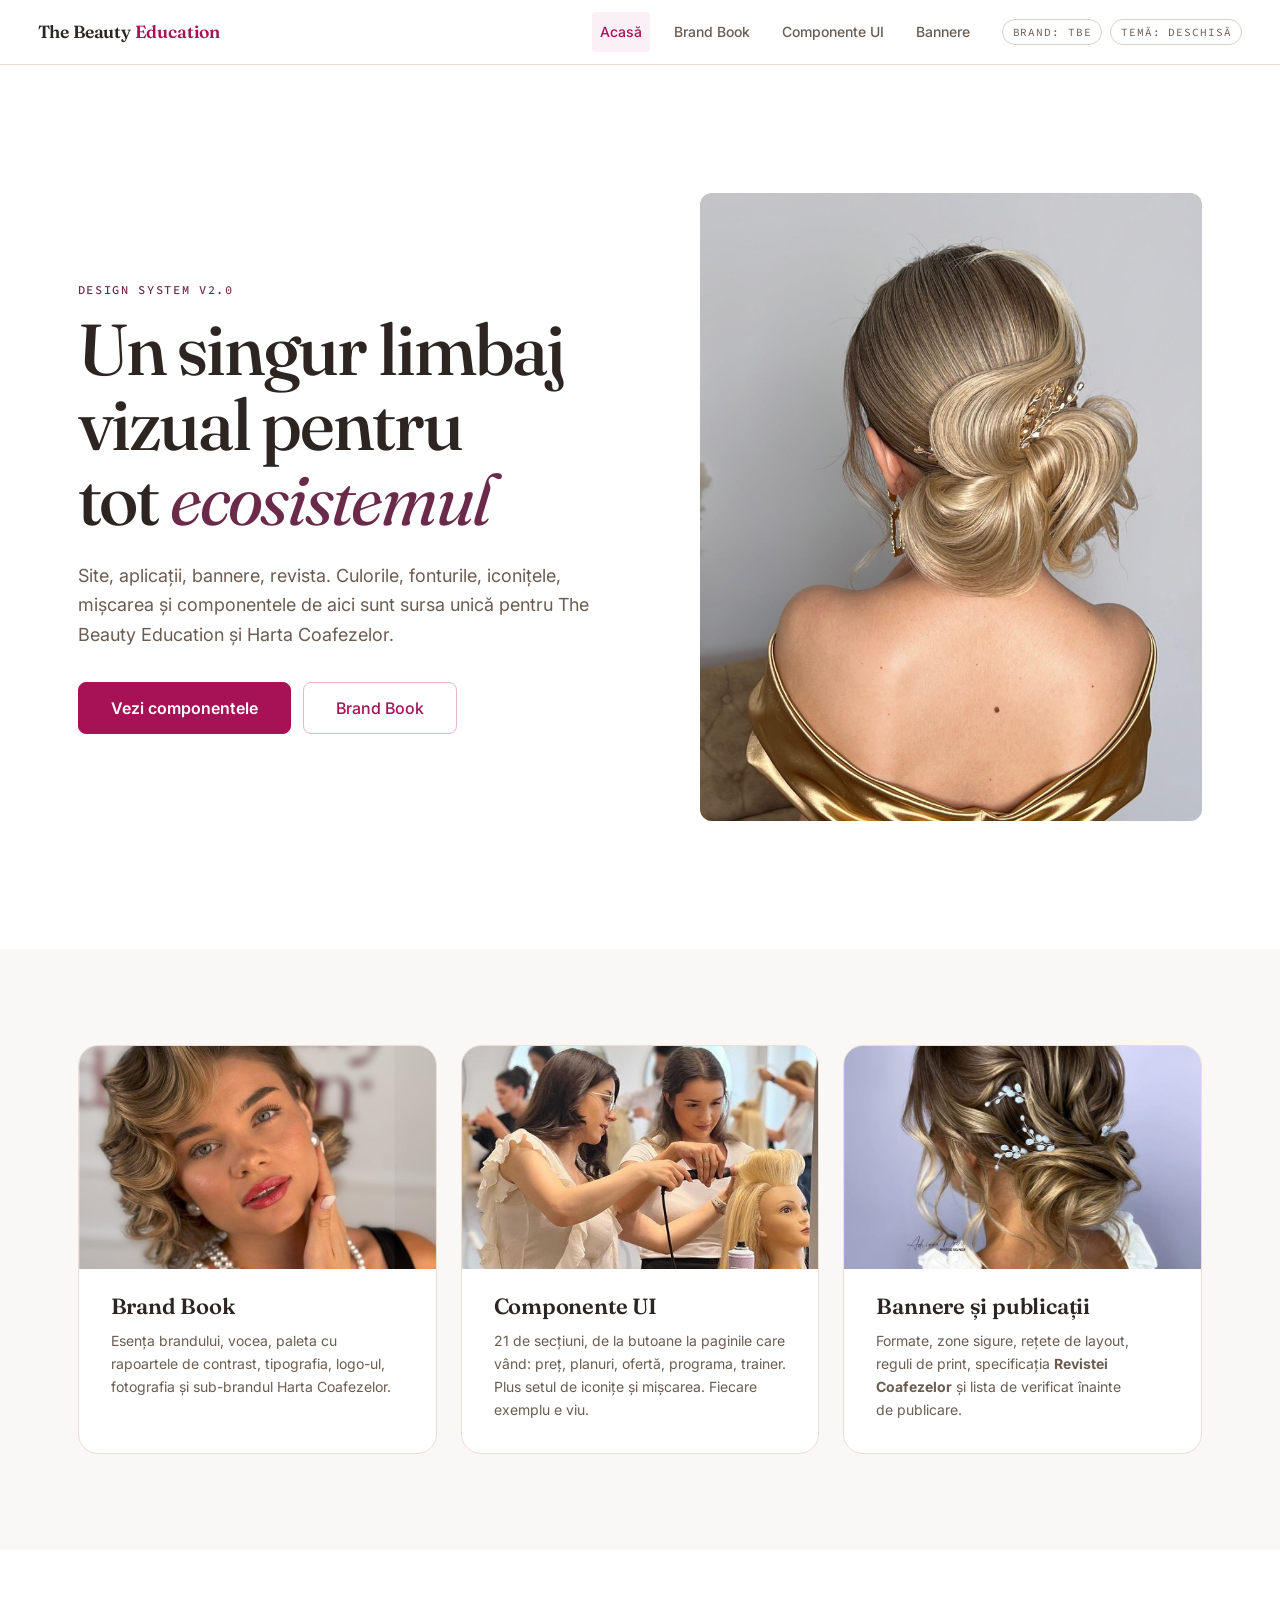
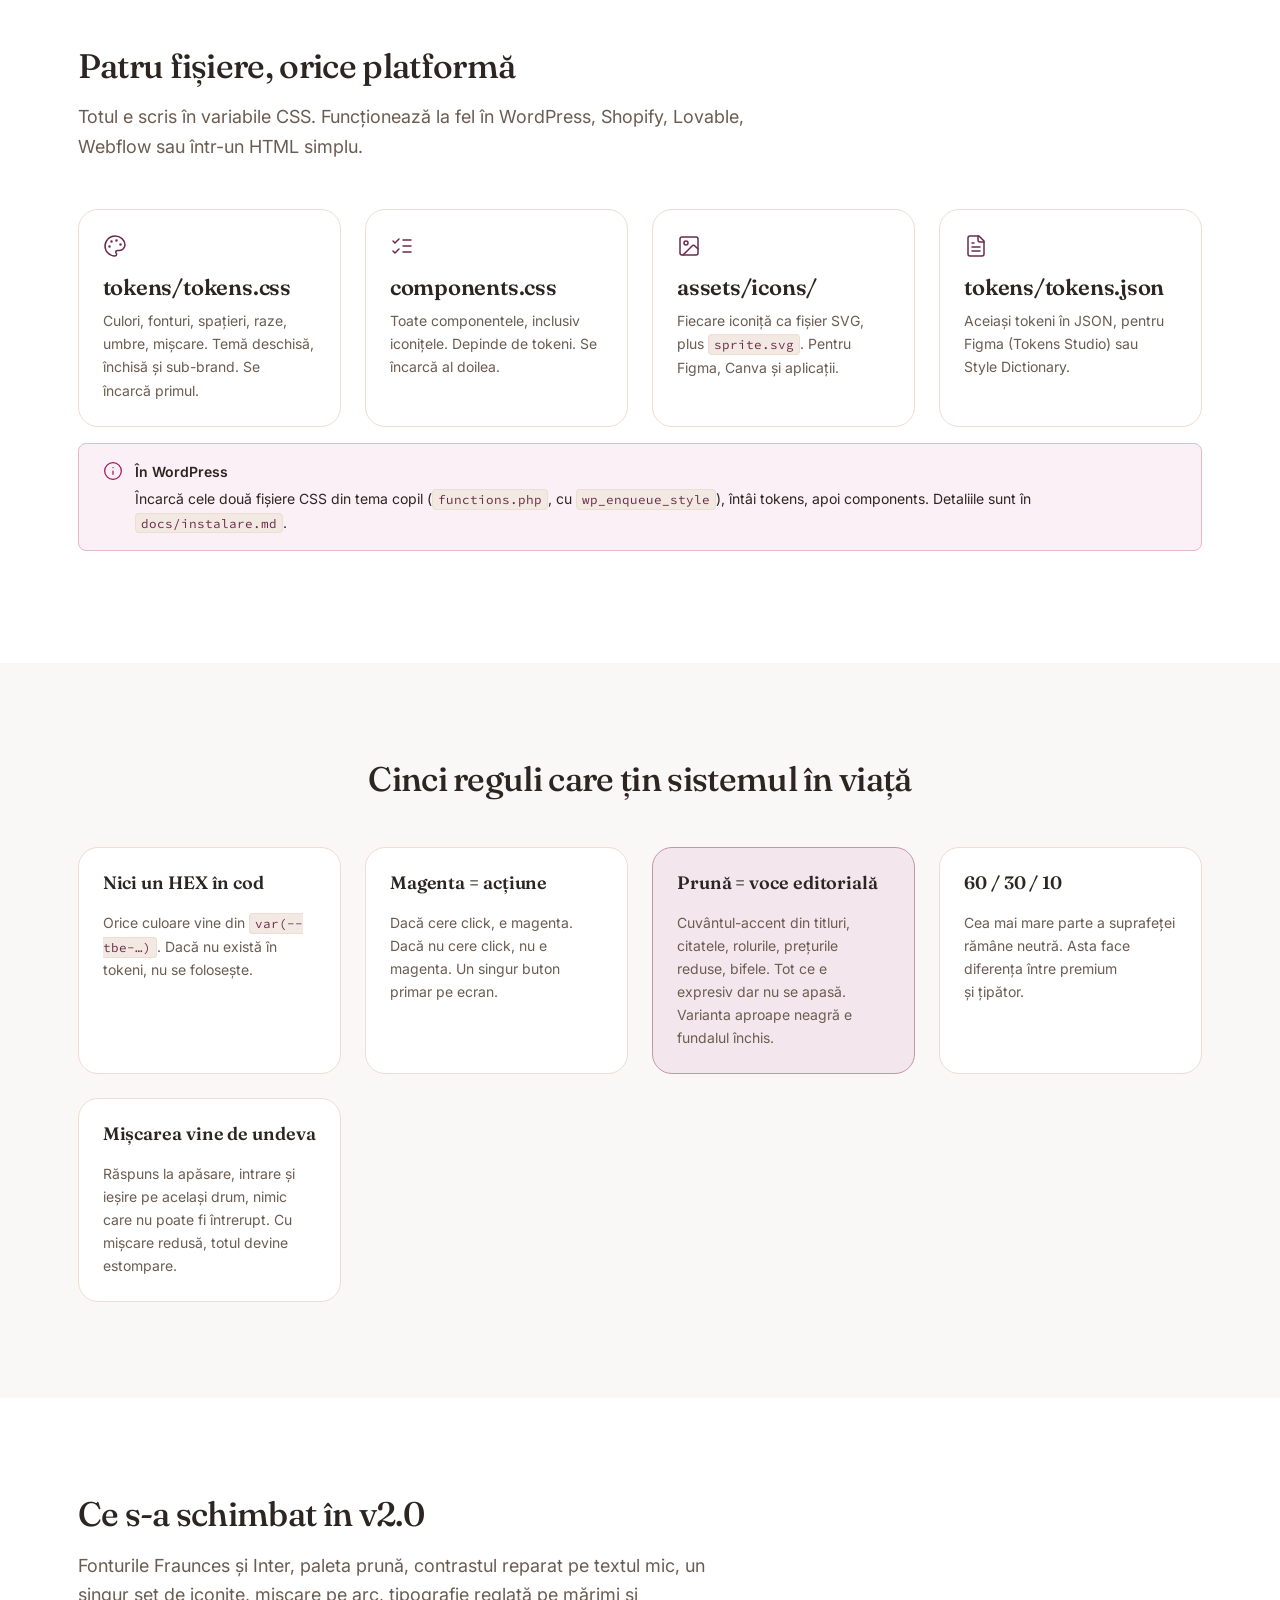
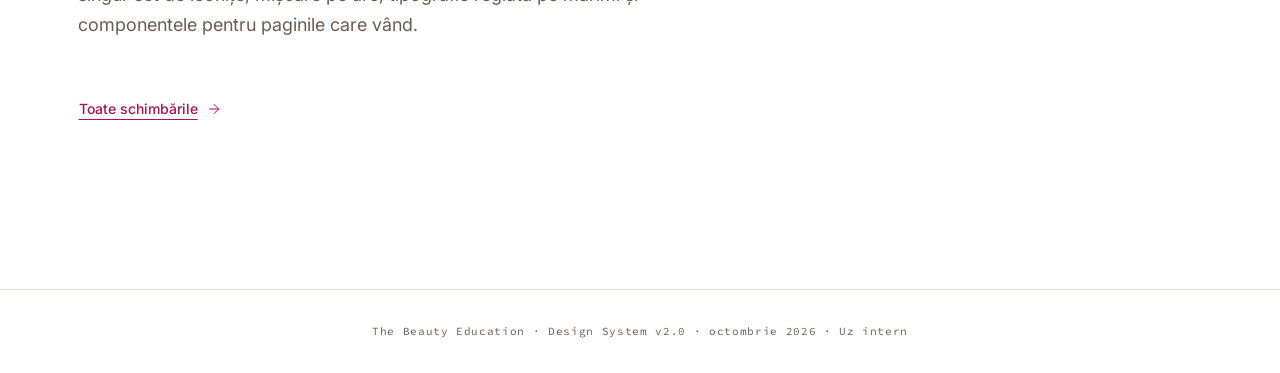
==== commit 6baf9486: "Sync din monorepo @ 6987ee7 — v2.0: iconițe, mișcare pe arc, tipografie pe mărimi, strat de vânzare " ====
--- a/index.html
+++ b/index.html
@@ -21,20 +21,25 @@
     </nav>
     <div class="ds-controls">
       <button class="ds-toggle" id="brandToggle" type="button">Brand: TBE</button>
-      <button class="ds-toggle" id="themeToggle" type="button">◐ Temă</button>
+      <button class="ds-toggle" id="themeToggle" type="button">Temă</button>
     </div>
   </div>
 </header>
 
 <main>
   <section class="tbe-hero">
-    <div class="tbe-container">
-      <span class="tbe-kicker">Design System · v1.0 · 2026</span>
-      <h1 class="tbe-hero-title">Un singur limbaj vizual pentru tot ecosistemul</h1>
-      <p class="tbe-hero-sub">Site, bannere, materiale promoționale, aplicații. Culorile, fonturile și componentele de aici sunt sursa unică de adevăr — pentru The Beauty Education și pentru Harta Coafezelor.</p>
-      <div class="tbe-btn-group">
-        <a class="tbe-btn is-primary is-lg" href="brand-book.html">Deschide Brand Book</a>
-        <a class="tbe-btn is-secondary is-lg" href="ui.html">Vezi componentele</a>
+    <div class="tbe-container tbe-hero-split">
+      <div>
+        <span class="tbe-kicker">Design System v2.0</span>
+        <h1 class="tbe-hero-title">Un singur limbaj vizual pentru tot <em>ecosistemul</em></h1>
+        <p class="tbe-hero-sub">Site, aplicații, bannere, revista. Culorile, fonturile, iconițele, mișcarea și componentele de aici sunt sursa unică pentru The Beauty Education și Harta Coafezelor.</p>
+        <div class="tbe-btn-group">
+          <a class="tbe-btn is-primary is-lg" href="ui.html">Vezi componentele</a>
+          <a class="tbe-btn is-secondary is-lg" href="brand-book.html">Brand Book</a>
+        </div>
+      </div>
+      <div class="tbe-hero-media">
+        <img src="assets/foto/coc-lateral-accesoriu.jpg" alt="Coc lateral cu accesoriu auriu, văzut din spate" style="object-position:50% 30%">
       </div>
     </div>
   </section>
@@ -43,19 +48,19 @@
     <div class="tbe-container">
       <div class="ds-hub">
         <a class="ds-hub-card" href="brand-book.html">
-          <span class="ds-hub-num">01</span>
+          <div class="ds-hub-media"><img src="assets/foto/valuri-retro.jpg" alt="" loading="lazy" style="object-position:50% 30%"></div>
           <h3 class="tbe-h3">Brand Book</h3>
-          <p>Esența brandului, vocea, paleta completă cu rapoarte de contrast, tipografia, regulile de logo, fotografia și sub-brandul Harta Coafezelor.</p>
+          <p>Esența brandului, vocea, paleta cu rapoartele de contrast, tipografia, logo-ul, fotografia și sub-brandul Harta Coafezelor.</p>
         </a>
         <a class="ds-hub-card" href="ui.html">
-          <span class="ds-hub-num">02</span>
+          <div class="ds-hub-media"><img src="assets/foto/curs-fizic.jpg" alt="" loading="lazy" style="object-position:50% 40%"></div>
           <h3 class="tbe-h3">Componente UI</h3>
-          <p>18 secțiuni, 80+ controale. Butoane, formulare, carduri, navigație, overlays și patternurile specifice EMPIRIA și Hărții. Fiecare exemplu e viu.</p>
+          <p>21 de secțiuni, de la butoane la paginile care vând: preț, planuri, ofertă, programa, trainer. Plus setul de iconițe și mișcarea. Fiecare exemplu e viu.</p>
         </a>
         <a class="ds-hub-card" href="bannere.html">
-          <span class="ds-hub-num">03</span>
-          <h3 class="tbe-h3">Bannere &amp; publicații</h3>
-          <p>Formate, zone sigure, șase rețete de layout gata de copiat, variante cromatice, reguli de print, specificația <b>Revistei Coafezelor</b> și checklist înainte de publicare.</p>
+          <div class="ds-hub-media"><img src="assets/foto/coc-mireasa.jpg" alt="" loading="lazy" style="object-position:50% 35%"></div>
+          <h3 class="tbe-h3">Bannere și publicații</h3>
+          <p>Formate, zone sigure, rețete de layout, reguli de print, specificația <b>Revistei Coafezelor</b> și lista de verificat înainte de publicare.</p>
         </a>
       </div>
     </div>
@@ -64,32 +69,37 @@
   <section class="tbe-section">
     <div class="tbe-container">
       <div class="tbe-section-head">
-        <span class="tbe-kicker">Cum se folosește</span>
-        <h2 class="tbe-h2">Trei fișiere, orice platformă</h2>
-        <p class="tbe-lead">Design system-ul e scris în CSS variables. Funcționează la fel în WordPress, Shopify, Lovable, Webflow sau într-un HTML simplu.</p>
+        <h2 class="tbe-h2">Patru fișiere, orice platformă</h2>
+        <p class="tbe-lead">Totul e scris în variabile CSS. Funcționează la fel în WordPress, Shopify, Lovable, Webflow sau într-un HTML simplu.</p>
       </div>
 
-      <div class="tbe-grid">
-        <div class="tbe-card">
-          <span class="tbe-kicker">Fișier</span>
+      <div class="tbe-grid is-4">
+        <div class="tbe-card ds-file">
+          <span class="tbe-icon" data-icon="palette" aria-hidden="true"></span>
           <h3 class="tbe-card-title">tokens/tokens.css</h3>
-          <p class="tbe-card-body">Toate culorile, fonturile, spațierile, razele, umbrele. Light + dark + sub-brand. Îl încarci primul, peste tot.</p>
+          <p class="tbe-card-body tbe-mb-0">Culori, fonturi, spațieri, raze, umbre, mișcare. Temă deschisă, închisă și sub-brand. Se încarcă primul.</p>
         </div>
-        <div class="tbe-card">
-          <span class="tbe-kicker">Fișier</span>
+        <div class="tbe-card ds-file">
+          <span class="tbe-icon" data-icon="list-checks" aria-hidden="true"></span>
           <h3 class="tbe-card-title">components.css</h3>
-          <p class="tbe-card-body">Butoane, formulare, carduri, tot restul. Depinde de tokens. Îl încarci al doilea.</p>
+          <p class="tbe-card-body tbe-mb-0">Toate componentele, inclusiv iconițele. Depinde de tokeni. Se încarcă al doilea.</p>
         </div>
-        <div class="tbe-card">
-          <span class="tbe-kicker">Fișier</span>
+        <div class="tbe-card ds-file">
+          <span class="tbe-icon" data-icon="image" aria-hidden="true"></span>
+          <h3 class="tbe-card-title">assets/icons/</h3>
+          <p class="tbe-card-body tbe-mb-0">Fiecare iconiță ca fișier SVG, plus <code>sprite.svg</code>. Pentru Figma, Canva și aplicații.</p>
+        </div>
+        <div class="tbe-card ds-file">
+          <span class="tbe-icon" data-icon="file-text" aria-hidden="true"></span>
           <h3 class="tbe-card-title">tokens/tokens.json</h3>
-          <p class="tbe-card-body">Aceiași tokeni în format JSON — pentru Figma (Tokens Studio), Style Dictionary sau orice tooling de design.</p>
+          <p class="tbe-card-body tbe-mb-0">Aceiași tokeni în JSON, pentru Figma (Tokens Studio) sau Style Dictionary.</p>
         </div>
       </div>
 
       <div class="tbe-callout is-action">
+        <span class="tbe-icon" data-icon="info" aria-hidden="true"></span>
         <div><strong>În WordPress</strong>
-        Încarcă cele două fișiere CSS din tema copil (<code>functions.php</code> → <code>wp_enqueue_style</code>), în ordinea: întâi tokens, apoi components. Detaliile complete sunt în <code>docs/instalare.md</code>.</div>
+        Încarcă cele două fișiere CSS din tema copil (<code>functions.php</code>, cu <code>wp_enqueue_style</code>), întâi tokens, apoi components. Detaliile sunt în <code>docs/instalare.md</code>.</div>
       </div>
     </div>
   </section>
@@ -97,36 +107,45 @@
   <section class="tbe-section is-decor">
     <div class="tbe-container">
       <div class="tbe-section-head is-center">
-        <span class="tbe-kicker">Cele cinci reguli</span>
-        <h2 class="tbe-h2">Ce ține sistemul în viață</h2>
+        <h2 class="tbe-h2">Cinci reguli care țin sistemul în viață</h2>
       </div>
       <div class="tbe-grid">
         <div class="tbe-card">
           <h3 class="tbe-h4">Nici un HEX în cod</h3>
-          <p class="tbe-small tbe-muted tbe-mb-0">Orice culoare vine din <code>var(--tbe-…)</code>. Dacă nu există în tokens, nu se folosește.</p>
+          <p class="tbe-small tbe-muted tbe-mb-0">Orice culoare vine din <code>var(--tbe-…)</code>. Dacă nu există în tokeni, nu se folosește.</p>
         </div>
         <div class="tbe-card">
           <h3 class="tbe-h4">Magenta = acțiune</h3>
-          <p class="tbe-small tbe-muted tbe-mb-0">Dacă cere click, e magenta. Dacă nu cere click, nu e magenta. Un singur buton primar per ecran.</p>
+          <p class="tbe-small tbe-muted tbe-mb-0">Dacă cere click, e magenta. Dacă nu cere click, nu e magenta. Un singur buton primar pe ecran.</p>
         </div>
         <div class="tbe-card is-editorial">
           <h3 class="tbe-h4">Prună = voce editorială</h3>
-          <p class="tbe-small tbe-muted tbe-mb-0">Cuvântul-accent din titluri, supratitluri, citate, roluri, etichete. Tot ce e expresiv dar nu se apasă — ca magenta să rămână curat. Același prună, în varianta aproape neagră, e fundalul închis.</p>
+          <p class="tbe-small tbe-muted tbe-mb-0">Cuvântul-accent din titluri, citatele, rolurile, prețurile reduse, bifele. Tot ce e expresiv dar nu se apasă. Varianta aproape neagră e fundalul închis.</p>
         </div>
         <div class="tbe-card">
           <h3 class="tbe-h4">60 / 30 / 10</h3>
-          <p class="tbe-small tbe-muted tbe-mb-0">Majoritatea suprafeței rămâne neutră. Asta face diferența între premium și țipător.</p>
+          <p class="tbe-small tbe-muted tbe-mb-0">Cea mai mare parte a suprafeței rămâne neutră. Asta face diferența între premium și țipător.</p>
         </div>
         <div class="tbe-card">
-          <h3 class="tbe-h4">Contrast peste 4.5:1</h3>
-          <p class="tbe-small tbe-muted tbe-mb-0">Mauve 400 și gri cald arată bine, dar nu se citesc. Pentru text: <code>--tbe-editorial</code> (prună) și <code>--tbe-text-muted</code>.</p>
+          <h3 class="tbe-h4">Mișcarea vine de undeva</h3>
+          <p class="tbe-small tbe-muted tbe-mb-0">Răspuns la apăsare, intrare și ieșire pe același drum, nimic care nu poate fi întrerupt. Cu mișcare redusă, totul devine estompare.</p>
         </div>
       </div>
     </div>
   </section>
 
+  <section class="tbe-section">
+    <div class="tbe-container">
+      <div class="tbe-section-head">
+        <h2 class="tbe-h2">Ce s-a schimbat în v2.0</h2>
+        <p class="tbe-lead">Fonturile Fraunces și Inter, paleta prună, contrastul reparat pe textul mic, un singur set de iconițe, mișcare pe arc, tipografie reglată pe mărimi și componentele pentru paginile care vând.</p>
+      </div>
+      <a class="tbe-btn is-link" href="https://github.com/thebeautyeducation/design-system/blob/main/docs/changelog.md">Toate schimbările <span class="tbe-icon" data-icon="arrow-right" aria-hidden="true"></span></a>
+    </div>
+  </section>
+
   <footer class="ds-footer">
-    The Beauty Education · Design System v1.0 · 2026 · Confidențial, uz intern
+    The Beauty Education · Design System v2.0 · octombrie 2026 · Uz intern
   </footer>
 </main>
 
--- a/tokens/tokens.css
+++ b/tokens/tokens.css
@@ -1,6 +1,7 @@
 /* ==========================================================================
    THE BEAUTY EDUCATION — DESIGN TOKENS
-   v1.0 · 2026 · Sursa unică de adevăr pentru culoare, tipografie, spațiere.
+   v2.0 · octombrie 2026 · Sursa unică de adevăr pentru culoare, tipografie, spațiere, mișcare.
+   Ce s-a schimbat față de v1.0: docs/changelog.md.
    --------------------------------------------------------------------------
    Cum se folosește:
      <link rel="stylesheet" href="tokens/tokens.css">
@@ -216,8 +217,9 @@
      Excepție documentată de la regula „magenta = acțiune": pe Harta
      Coafezelor, acțiunile de contact folosesc culoarea canalului, pentru că
      utilizatoarea recunoaște instant unde ajunge. Vezi docs/decizii.md.      */
-  --c-contact:       light-dark(#15803D, #22A85A);  /* verde de contact — 5.0:1 cu alb */
-  --c-contact-hover: light-dark(#116631, #2CBE68);
+  /* Același verde pe ambele teme: varianta deschisă (#22A85A) avea 3.1:1 cu textul alb. */
+  --c-contact:       #15803D;  /* verde de contact: 5.0:1 cu alb */
+  --c-contact-hover: #116631;
   --c-facebook:      #1877F2;
   --c-maps:          #EA4335;
 }
@@ -265,10 +267,19 @@
   --lh-body:    1.65;  /* text lung — regula din brand book */
   --lh-relaxed: 1.8;
 
-  --ls-tight:   -0.02em;
-  --ls-normal:  0;
-  --ls-wide:    0.04em;
-  --ls-kicker:  0.14em;  /* supratitluri majuscule */
+  /* Spațierea dintre litere depinde de mărime: textul mare se strânge
+     (literele par tot mai depărtate cu cât cresc), textul mic se deschide puțin.
+     O singură valoare pentru toate mărimile e greșită undeva. */
+  --ls-display: -0.03em;   /* 40–72px */
+  --ls-h1:      -0.025em;  /* 32–48px */
+  --ls-h2:      -0.02em;   /* 26–34px */
+  --ls-h3:      -0.01em;   /* 22px */
+  --ls-h4:      -0.005em;  /* 18px */
+  --ls-normal:  0;         /* text, butoane */
+  --ls-small:   0.01em;    /* 12–13px: etichete, meta, note */
+  --ls-wide:    0.04em;    /* DOAR majuscule (badge-uri) */
+  --ls-kicker:  0.14em;    /* supratitluri mono, majuscule */
+  --ls-tight:   var(--ls-h2);  /* nume vechi, păstrat pentru compatibilitate */
 
   --measure: 68ch;      /* lățime max. de citit — regula ~70 caractere */
   --measure-narrow: 46ch;
@@ -338,12 +349,32 @@
   --ease-in:   cubic-bezier(0.5, 0, 0.9, 0.4);
   --ease-both: cubic-bezier(0.5, 0, 0.2, 1);
 
+  /* Arc (spring), în stilul Apple: mișcarea pornește repede și se așază
+     natural. Curbele sunt calculate dintr-un arc real și scrise cu linear(),
+     deci merg în CSS simplu, fără JavaScript.
+     - spring: amortizare 1.0 (fără depășire), răspuns 0.4s. Implicitul pentru
+       orice apare, se mută sau se deschide.
+     - spring-bounce: amortizare 0.8, răspuns 0.35s, depășește cu ~1.5%. DOAR
+       pentru ce vine din afara ecranului: foaia de jos, bara fixă de cumpărare.
+     Browserele fără linear() folosesc --ease-out (vezi @supports mai jos). */
+  --ease-spring: var(--ease-out);
+  --ease-spring-bounce: var(--ease-out);
+  --dur-spring: 500ms;
+  --dur-spring-bounce: 480ms;
+  --dur-press: 90ms;   /* apăsarea: răspuns imediat, la atingere, nu la eliberare */
+
   --z-base: 1;
   --z-sticky: 100;
   --z-dropdown: 200;
   --z-overlay: 300;
   --z-modal: 400;
   --z-toast: 500;
+}
+@supports (transition-timing-function: linear(0, 1)) {
+  :root {
+    --ease-spring: linear(0, 0.058, 0.18, 0.321, 0.455, 0.573, 0.671, 0.75, 0.812, 0.86, 0.897, 0.924, 0.945, 0.96, 0.971, 0.979, 0.985, 0.989, 0.992, 0.994, 0.996, 0.997, 0.998, 0.999, 1);
+    --ease-spring-bounce: linear(0, 0.034, 0.118, 0.228, 0.347, 0.464, 0.573, 0.67, 0.753, 0.821, 0.876, 0.919, 0.951, 0.975, 0.992, 1.003, 1.01, 1.013, 1.015, 1.015, 1.014, 1.013, 1.011, 1.009, 1.007, 1.006, 1.004, 1.003, 1.002, 1.002, 1);
+  }
 }
 
 /* ==========================================================================
@@ -366,12 +397,18 @@
   --tbe-surface-inverse: light-dark(var(--c-pruna-900), var(--c-neutral-50));   /* bloc închis pe pagină deschisă */
   --tbe-decor:         light-dark(var(--c-nude-100), #332129);                  /* blocuri decorative */
   --tbe-decor-strong:  light-dark(var(--c-nude-200), #3E2B34);
+  /* Material „de sticlă" pentru suprafețele care plutesc peste conținut
+     (antet, bară fixă). Devine solid la transparență redusă / contrast mărit. */
+  --tbe-glass:         color-mix(in srgb, var(--tbe-bg) 80%, transparent);
+  --tbe-glass-blur:    blur(18px) saturate(1.25);
+  --tbe-scrim:         rgba(42, 21, 32, 0.55);   /* negru-prună 55%: fundalul din spatele ferestrelor modale */
+  --tbe-scrim-blur:    blur(4px);
 
   /* Text */
   --tbe-text:          light-dark(var(--c-neutral-900), var(--c-neutral-50));   /* 15.2:1 light — text principal */
   --tbe-text-muted:    light-dark(var(--c-neutral-600), #BFA4AF);               /* 6.4:1 pe alb, 4.9:1 pe benzile bej/roz — text secundar */
   --tbe-text-muted-strong: light-dark(var(--c-neutral-700), var(--c-pruna-200)); /* text secundar MIC pe fundal colorat (roz, crem, gri) — 7.5:1 pe crem */
-  --tbe-text-subtle:   light-dark(var(--c-neutral-500), #907782);               /* 3.1:1 — DOAR text mare/decorativ */
+  --tbe-text-subtle:   light-dark(#897B71, #907782);                            /* min. 3:1 pe alb, crem și bej — DOAR grafice (săgeți, stele, separatori) și text ≥24px; NU text mic */
   --tbe-text-inverse:  light-dark(var(--c-neutral-50), var(--c-neutral-900));
   --tbe-text-muted-on-inverse: light-dark(var(--c-pruna-200), var(--c-neutral-600)); /* text secundar pe --tbe-surface-inverse — 10.2:1 */
   --tbe-text-on-action: light-dark(var(--c-neutral-0), var(--c-neutral-900));
@@ -382,6 +419,9 @@
   --tbe-action-active:  light-dark(var(--c-magenta-700), #F2A5C6);
   --tbe-action-soft:    light-dark(var(--c-magenta-50),  rgba(227, 109, 158, 0.14));
   --tbe-action-soft-hover: light-dark(var(--c-magenta-100), rgba(227, 109, 158, 0.22));
+  /* Text magenta pe fundal --tbe-action-soft (badge, pas terminat). Pe tema închisă,
+     magenta deschis pe fundalul roz transparent ajungea la 4.4:1; Magenta 200 trece. */
+  --tbe-action-on-soft: light-dark(var(--c-magenta-500), var(--c-magenta-200));
   --tbe-action-border:  light-dark(var(--c-magenta-200), rgba(227, 109, 158, 0.38));
   /* Progres secundar, cercul unui pas încă neînceput: trebuie să se vadă
      (min. 3:1), dar să nu concureze cu acțiunea. 4.2:1 pe alb. */
@@ -459,12 +499,22 @@
 /* ==========================================================================
    09 · ACCESIBILITATE
    ========================================================================== */
+/* Mișcare redusă NU înseamnă fără feedback: înseamnă fără deplasare.
+   Elementele nu mai alunecă, nu mai cresc și nu mai sar; apar și dispar
+   printr-o estompare scurtă (opacitate), ca utilizatorul să înțeleagă tot
+   ce s-a schimbat, fără mișcarea care dă amețeală. */
 @media (prefers-reduced-motion: reduce) {
   *, *::before, *::after {
-    animation-duration: 0.01ms !important;
+    animation-duration: 1ms !important;
     animation-iteration-count: 1 !important;
-    transition-duration: 0.01ms !important;
     scroll-behavior: auto !important;
+    transition-property: opacity, color, background-color, border-color, box-shadow, outline-color !important;
+    transition-duration: 150ms !important;
+    transition-timing-function: ease !important;
+  }
+  :root {
+    --dur-spring: 150ms;
+    --dur-spring-bounce: 150ms;
   }
   /* Excepție: indicatorii de proces continuu rămân animați. Un spinner oprit
      la jumătate pare rupt, nu „se încarcă" — exact ce reduce-motion nu vrea.
@@ -475,3 +525,23 @@
     animation-iteration-count: infinite !important;
   }
 }
+
+/* Transparență redusă: suprafețele „de sticlă" devin solide. */
+@media (prefers-reduced-transparency: reduce) {
+  :root, [data-brand] {
+    --tbe-glass: var(--tbe-bg);
+    --tbe-glass-blur: none;
+    --tbe-scrim-blur: none;
+  }
+}
+
+/* Contrast mărit: bordurile discrete devin vizibile, iar fundalurile
+   semi-transparente devin pline. */
+@media (prefers-contrast: more) {
+  :root, [data-brand] {
+    --tbe-border-subtle: var(--tbe-border-strong);
+    --tbe-border: var(--tbe-border-strong);
+    --tbe-glass: var(--tbe-bg);
+    --tbe-glass-blur: none;
+  }
+}
--- a/components.css
+++ b/components.css
@@ -1,9 +1,11 @@
 /* ==========================================================================
    THE BEAUTY EDUCATION — COMPONENTE
-   v1.0 · 2026 · Depinde de tokens/tokens.css (încarcă-l ÎNTÎI)
+   v2.0 · octombrie 2026 · Depinde de tokens/tokens.css (încarcă-l ÎNTÂI)
    --------------------------------------------------------------------------
    Convenție de denumire:  .tbe-<componentă>  ·  modificator .is-<stare/variantă>
    Exemplu: <button class="tbe-btn is-primary is-lg">
+   Iconițe: <span class="tbe-icon" data-icon="check" aria-hidden="true"></span>
+   (secțiunea ICONIȚE). Paginile care vând: secțiunea VÂNZARE.
    ========================================================================== */
 
 /* ==========================================================================
@@ -47,24 +49,29 @@
   font-family: var(--font-display);
   font-weight: var(--fw-medium);
   line-height: var(--lh-snug);
-  letter-spacing: var(--ls-tight);
+  letter-spacing: var(--ls-h2);
   color: var(--tbe-text);
   margin: 0 0 var(--sp-4);
   text-wrap: balance;
-}
-
-.tbe-display { font-size: var(--fs-display); line-height: var(--lh-tight); }
-.tbe-h1, h1  { font-size: var(--fs-h1); }
-.tbe-h2, h2  { font-size: var(--fs-h2); }
-.tbe-h3, h3  { font-size: var(--fs-h3); font-weight: var(--fw-semibold); letter-spacing: var(--ls-normal); }
-.tbe-h4, h4  { font-size: var(--fs-h4); font-weight: var(--fw-semibold); letter-spacing: var(--ls-normal); }
+  font-optical-sizing: auto;   /* Fraunces: fin la 72px, mai robust la 18px */
+}
+
+/* Fiecare mărime are spațierea ei (vezi --ls-* în tokens). */
+.tbe-display { font-size: var(--fs-display); line-height: 1.04; letter-spacing: var(--ls-display); }
+.tbe-h1, h1  { font-size: var(--fs-h1); line-height: 1.12; letter-spacing: var(--ls-h1); }
+.tbe-h2, h2  { font-size: var(--fs-h2); line-height: 1.18; letter-spacing: var(--ls-h2); }
+.tbe-h3, h3  { font-size: var(--fs-h3); font-weight: var(--fw-semibold); letter-spacing: var(--ls-h3); }
+.tbe-h4, h4  { font-size: var(--fs-h4); font-weight: var(--fw-semibold); letter-spacing: var(--ls-h4); }
 
 /* Cuvântul accentuat dintr-un titlu: Fraunces italic, mai subțire decât titlul,
    în prună (voce editorială). Nu magenta: magenta înseamnă „se dă click". */
 .tbe-display em, .tbe-h1 em, .tbe-h2 em, .tbe-h3 em, .tbe-h4 em,
 h1 em, h2 em, h3 em, h4 em { font-style: italic; font-weight: var(--fw-regular); color: var(--tbe-editorial); }
 
-/* Kicker / supratitlu — semnătura tipografică a brandului.
+/* Kicker / supratitlu. Se folosește DOAR când spune ceva ce titlul nu spune:
+   categoria („Curs online · Colorimetrie"), numărul rubricii, pasul („Pasul 2
+   din 3"). NU deasupra fiecărui titlu de secțiune: un supratitlu decorativ peste
+   orice titlu e cel mai recognoscibil semn de șablon generic.
    PRUNĂ, nu magenta: un kicker nu se dă click. Magenta rămâne al acțiunii. */
 .tbe-kicker {
   font-family: var(--font-mono);
@@ -95,20 +102,23 @@
 }
 .tbe-rule.is-short { width: 64px; height: 2px; opacity: 1; border-radius: var(--r-pill); }
 
-p { margin: 0 0 var(--sp-4); max-width: var(--measure); }
-
+p { margin: 0 0 var(--sp-4); max-width: var(--measure); text-wrap: pretty; }  /* fără cuvinte orfane pe ultimul rând */
+
+/* Paragraful de deschidere: regular (400), nu light. Inter 300 în gri arăta
+   palid; greutatea dă prezență fără să ocupe mai mult loc. */
 .tbe-lead {
   font-size: var(--fs-lg);
-  line-height: var(--lh-relaxed);
+  line-height: 1.65;
   color: var(--tbe-text-muted);
-  font-weight: var(--fw-light);
+  font-weight: var(--fw-regular);
   max-width: var(--measure);
+  text-wrap: pretty;
 }
 
 .tbe-muted   { color: var(--tbe-text-muted); }
-.tbe-subtle  { color: var(--tbe-text-subtle); }
+.tbe-subtle  { color: var(--tbe-text-subtle); }  /* 3.1:1 — DOAR text ≥24px sau decorativ; text mic → .tbe-muted */
 .tbe-small   { font-size: var(--fs-sm); }
-.tbe-caption { font-size: var(--fs-xs); font-weight: var(--fw-medium); color: var(--tbe-text-muted); }
+.tbe-caption { font-size: var(--fs-xs); font-weight: var(--fw-medium); color: var(--tbe-text-muted); letter-spacing: var(--ls-small); }
 
 a { color: var(--tbe-action); text-decoration-thickness: 1px; text-underline-offset: 0.2em; }
 a:hover { color: var(--tbe-action-hover); }
@@ -210,7 +220,7 @@
   font-size: var(--fs-sm);
   font-weight: var(--fw-medium);
   line-height: 1;
-  letter-spacing: var(--ls-wide);
+  letter-spacing: var(--ls-normal);   /* fără spațiere: textul e în litere mici, nu majuscule */
   padding: 0.85em 1.6em;
   min-height: 44px;              /* țintă de atingere accesibilă */
   border-radius: var(--tbe-radius-control);
@@ -223,13 +233,17 @@
   transition: background var(--dur-base) var(--ease-out),
               color var(--dur-base) var(--ease-out),
               border-color var(--dur-base) var(--ease-out),
-              transform var(--dur-fast) var(--ease-out),
+              transform var(--dur-spring) var(--ease-spring),
               box-shadow var(--dur-base) var(--ease-out);
-}
-.tbe-btn:active { transform: translateY(1px); }
+  -webkit-tap-highlight-color: transparent;
+  touch-action: manipulation;   /* fără întârzierea de 300ms la atingere */
+}
+/* Apăsarea răspunde imediat, la atingere (nu la eliberare), și revine pe arc. */
+.tbe-btn:active { transform: scale(0.97); transition-duration: var(--dur-base), var(--dur-base), var(--dur-base), var(--dur-press), var(--dur-base); }
+.tbe-btn .tbe-icon { width: 1.15em; height: 1.15em; }
 
 /* Primar — magenta plin. Un singur buton primar per ecran/secțiune. */
-.tbe-btn.is-primary { --_bg: var(--tbe-action); --_fg: var(--tbe-text-on-action); --_bd: var(--tbe-action); }
+.tbe-btn.is-primary { --_bg: var(--tbe-action); --_fg: var(--tbe-text-on-action); --_bd: var(--tbe-action); font-weight: var(--fw-semibold); }
 .tbe-btn.is-primary:hover { --_bg: var(--tbe-action-hover); --_bd: var(--tbe-action-hover); box-shadow: var(--shadow-md); }
 
 /* Secundar — contur */
@@ -255,8 +269,21 @@
 /* Pe fundal închis / foto */
 .tbe-btn.is-inverse { --_bg: var(--tbe-surface); --_fg: var(--tbe-text); --_bd: var(--tbe-surface); }
 
+/* Butonul principal pe un bloc închis (negru-prună): Magenta 50 cu text
+   Magenta 700 (10.2:1). Magenta plin are doar 2.3:1 față de fundal. */
+.tbe-section.is-inverse .tbe-btn.is-primary,
+.tbe-btn.is-on-dark {
+  --_bg: light-dark(var(--c-magenta-50), var(--tbe-action));
+  --_fg: light-dark(var(--c-magenta-700), var(--tbe-text-on-action));
+  --_bd: var(--_bg);
+}
+.tbe-section.is-inverse .tbe-btn.is-primary:hover,
+.tbe-btn.is-on-dark:hover { --_bg: light-dark(#fff, var(--tbe-action-hover)); }
+
 /* Dimensiuni */
 .tbe-btn.is-sm { font-size: var(--fs-xs); padding: 0.7em 1.1em; min-height: 36px; }
+/* Pe ecrane tactile, ținta de atingere rămâne 44px și la butonul mic. */
+@media (pointer: coarse) { .tbe-btn.is-sm { min-height: 44px; } }
 .tbe-btn.is-lg { font-size: var(--fs-base); padding: 1em 2em; min-height: 52px; }
 .tbe-btn.is-pill  { border-radius: var(--r-pill); }
 .tbe-btn.is-block { display: flex; width: 100%; }
@@ -360,8 +387,10 @@
   font-family: var(--font-body); font-size: var(--fs-sm); font-weight: var(--fw-medium);
   padding: 0.5em 1.1em; border: 0; background: transparent; color: var(--tbe-text-muted);
   border-radius: calc(var(--tbe-radius-control) - 2px); cursor: pointer;
-  transition: all var(--dur-base) var(--ease-out);
-}
+  min-height: 38px;
+  transition: background var(--dur-base) var(--ease-out), color var(--dur-base) var(--ease-out), box-shadow var(--dur-base) var(--ease-out);
+}
+@media (pointer: coarse) { .tbe-segmented button { min-height: 44px; } }
 .tbe-segmented button[aria-selected="true"], .tbe-segmented button.is-active {
   background: var(--tbe-surface); color: var(--tbe-text); box-shadow: var(--shadow-xs);
 }
@@ -370,8 +399,9 @@
 .tbe-search { position: relative; }
 .tbe-search .tbe-input { border-radius: var(--r-pill); padding-left: 2.9em; }
 .tbe-search::before {
-  content: '⌕'; position: absolute; left: 1.05em; top: 50%; transform: translateY(-55%);
-  font-size: 1.35em; color: var(--tbe-text-muted); pointer-events: none;
+  content: ''; position: absolute; left: 1.05em; top: 50%; transform: translateY(-50%);
+  width: 1.15em; height: 1.15em; background-color: var(--tbe-text-muted); pointer-events: none;
+  -webkit-mask: var(--icon-search) center / contain no-repeat; mask: var(--icon-search) center / contain no-repeat;
 }
 
 /* ==========================================================================
@@ -382,11 +412,12 @@
   border: var(--bw-hair) solid var(--tbe-border-subtle);
   border-radius: var(--tbe-radius-card);
   padding: var(--sp-5);
-  transition: box-shadow var(--dur-slow) var(--ease-out), transform var(--dur-slow) var(--ease-out),
+  transition: box-shadow var(--dur-slow) var(--ease-out), transform var(--dur-spring) var(--ease-spring),
               border-color var(--dur-slow) var(--ease-out);
 }
-.tbe-card.is-interactive { cursor: pointer; }
+.tbe-card.is-interactive { cursor: pointer; -webkit-tap-highlight-color: transparent; }
 .tbe-card.is-interactive:hover { box-shadow: var(--shadow-lg); transform: translateY(-3px); border-color: var(--tbe-border); }
+.tbe-card.is-interactive:active { transform: translateY(-1px) scale(0.99); transition-duration: var(--dur-slow), var(--dur-press), var(--dur-slow); }
 .tbe-card.is-flat  { box-shadow: none; background: var(--tbe-bg-alt); border-color: transparent; }
 .tbe-card.is-raised { box-shadow: var(--shadow-md); border-color: transparent; }
 .tbe-card.is-decor { background: var(--tbe-decor); border-color: transparent; }
@@ -428,7 +459,7 @@
   background: var(--tbe-surface-sunk); color: var(--tbe-text-muted);
   border: 1px solid var(--tbe-border-subtle);
 }
-.tbe-badge.is-action  { background: var(--tbe-action-soft); color: var(--tbe-action); border-color: var(--tbe-action-border); }
+.tbe-badge.is-action  { background: var(--tbe-action-soft); color: var(--tbe-action-on-soft); border-color: var(--tbe-action-border); }
 .tbe-badge.is-success { background: var(--tbe-success-bg); color: var(--tbe-success); border-color: transparent; }
 .tbe-badge.is-warning { background: var(--tbe-warning-bg); color: var(--tbe-warning); border-color: transparent; }
 .tbe-badge.is-danger  { background: var(--tbe-danger-bg);  color: var(--tbe-danger);  border-color: transparent; }
@@ -444,56 +475,64 @@
 .tbe-badge[class*="is-gold"],
 .tbe-badge[class*="is-diamond"] { gap: 0.4em; padding-left: 0.6em; }
 
+/* Simbolul nivelului: iconiță desenată (assets/icons/tier-*.svg), colorată cu
+   nuanța „vie" a nivelului. Înainte erau caractere text (● ◈ ★ ◆). */
 .tbe-badge.is-bronze::before,
 .tbe-badge.is-silver::before,
 .tbe-badge.is-gold::before,
-.tbe-badge.is-diamond::before { font-size: 1.05em; line-height: 1; }
+.tbe-badge.is-diamond::before {
+  content: ''; flex: none; width: 1.1em; height: 1.1em; background-color: var(--_tier);
+  -webkit-mask: var(--_tier-icon) center / contain no-repeat; mask: var(--_tier-icon) center / contain no-repeat;
+}
 
 .tbe-badge.is-bronze {
   background: var(--c-bronze-soft); color: var(--c-bronze-text);
   border-color: color-mix(in srgb, var(--c-bronze-vivid) 40%, transparent);
 }
-.tbe-badge.is-bronze::before { content: '●'; color: var(--c-bronze-vivid); }
+.tbe-badge.is-bronze { --_tier: var(--c-bronze-vivid); --_tier-icon: var(--icon-tier-bronze); }
 
 .tbe-badge.is-silver {
   background: var(--c-silver-soft); color: var(--c-silver-text);
   border-color: color-mix(in srgb, var(--c-silver-vivid) 45%, transparent);
 }
-.tbe-badge.is-silver::before { content: '◈'; color: var(--c-silver-vivid); }
+.tbe-badge.is-silver { --_tier: var(--c-silver-vivid); --_tier-icon: var(--icon-tier-silver); }
 
 .tbe-badge.is-gold {
   background: var(--c-gold-soft); color: var(--c-gold-text);
   border-color: color-mix(in srgb, var(--c-gold-vivid) 55%, transparent);
   box-shadow: inset 0 1px 0 rgba(255, 255, 255, 0.5);
 }
-.tbe-badge.is-gold::before { content: '★'; color: var(--c-gold-vivid); }
+.tbe-badge.is-gold { --_tier: var(--c-gold-vivid); --_tier-icon: var(--icon-tier-gold); }
 
 .tbe-badge.is-diamond {
   background: var(--c-diamond-soft); color: var(--c-diamond-text);
   border-color: color-mix(in srgb, var(--c-diamond-vivid) 55%, transparent);
   box-shadow: inset 0 1px 0 rgba(255, 255, 255, 0.55);
 }
-.tbe-badge.is-diamond::before { content: '◆'; color: var(--c-diamond-vivid); }
+.tbe-badge.is-diamond { --_tier: var(--c-diamond-vivid); --_tier-icon: var(--icon-tier-diamond); }
 
 /* Varianta plină — pentru profil, certificat, header de cont */
 .tbe-badge.is-tier-solid { border-color: transparent; color: #fff; }
-.tbe-badge.is-tier-solid::before { color: rgba(255, 255, 255, 0.92); }
+.tbe-badge.is-tier-solid { --_tier: rgba(255, 255, 255, 0.92); }
 .tbe-badge.is-bronze.is-tier-solid  { background: linear-gradient(135deg, var(--c-bronze-vivid), var(--c-bronze)); }
 .tbe-badge.is-silver.is-tier-solid  { background: linear-gradient(135deg, var(--c-silver-vivid), var(--c-silver)); }
 .tbe-badge.is-gold.is-tier-solid    { background: linear-gradient(135deg, var(--c-gold-vivid), var(--c-gold)); color: #4A3400; }
-.tbe-badge.is-gold.is-tier-solid::before    { color: #fff; }
+.tbe-badge.is-gold.is-tier-solid { --_tier: #fff; }
 .tbe-badge.is-diamond.is-tier-solid { background: linear-gradient(135deg, var(--c-diamond-vivid), var(--c-diamond)); }
 
 .tbe-chip {
   display: inline-flex; align-items: center; gap: var(--sp-2);
   font-size: var(--fs-sm); padding: 0.45em 0.9em; border-radius: var(--r-pill);
   background: var(--tbe-surface); border: 1px solid var(--tbe-border);
-  color: var(--tbe-text); cursor: pointer;
-  transition: all var(--dur-base) var(--ease-out);
-}
+  color: var(--tbe-text); cursor: pointer; min-height: 36px;
+  transition: background var(--dur-base) var(--ease-out), color var(--dur-base) var(--ease-out), border-color var(--dur-base) var(--ease-out), transform var(--dur-spring) var(--ease-spring);
+}
+.tbe-chip:active { transform: scale(0.97); transition-duration: var(--dur-base), var(--dur-base), var(--dur-base), var(--dur-press); }
+@media (pointer: coarse) { .tbe-chip { min-height: 44px; } }
 .tbe-chip:hover { border-color: var(--tbe-action); color: var(--tbe-action); }
 .tbe-chip.is-active { background: var(--tbe-action); color: var(--tbe-text-on-action); border-color: var(--tbe-action); }
-.tbe-chip-x { border: 0; background: none; color: inherit; cursor: pointer; font-size: 1.1em; line-height: 1; padding: 0; opacity: 0.6; }
+.tbe-chip-x { border: 0; background: none; color: inherit; cursor: pointer; font-size: 1.1em; line-height: 1; padding: 0; opacity: 0.6; display: inline-flex; }
+.tbe-chip-x .tbe-icon { width: 1em; height: 1em; }
 .tbe-chip-x:hover { opacity: 1; }
 
 .tbe-avatar {
@@ -527,6 +566,12 @@
   margin-block: var(--sp-4);
 }
 .tbe-callout > :last-child { margin-bottom: 0; }
+.tbe-callout > .tbe-icon { width: 1.25rem; height: 1.25rem; margin-top: 0.1em; color: var(--tbe-text-muted); }
+.tbe-callout.is-success > .tbe-icon { color: var(--tbe-success); }
+.tbe-callout.is-warning > .tbe-icon { color: var(--tbe-warning); }
+.tbe-callout.is-danger  > .tbe-icon { color: var(--tbe-danger); }
+.tbe-callout.is-info    > .tbe-icon { color: var(--tbe-info); }
+.tbe-callout.is-action  > .tbe-icon { color: var(--tbe-action); }
 .tbe-callout strong { display: block; margin-bottom: var(--sp-1); font-weight: var(--fw-semibold); }
 .tbe-callout.is-success { background: var(--tbe-success-bg); border-color: color-mix(in srgb, var(--tbe-success) 45%, transparent); }
 .tbe-callout.is-warning { background: var(--tbe-warning-bg); border-color: color-mix(in srgb, var(--tbe-warning) 45%, transparent); }
@@ -539,19 +584,23 @@
    ========================================================================== */
 .tbe-header {
   position: sticky; top: 0; z-index: var(--z-sticky);
-  background: color-mix(in srgb, var(--tbe-bg) 88%, transparent);
-  backdrop-filter: blur(14px);
+  /* Material de sticlă: conținutul trece pe dedesubt. Devine solid la
+     „transparență redusă" și la „contrast mărit" (vezi tokens § 09). */
+  background: var(--tbe-glass);
+  -webkit-backdrop-filter: var(--tbe-glass-blur); backdrop-filter: var(--tbe-glass-blur);
   border-bottom: 1px solid var(--tbe-border-subtle);
 }
 .tbe-header-inner { display: flex; align-items: center; justify-content: space-between; gap: var(--sp-5); min-height: 72px; }
 .tbe-brand { display: flex; align-items: center; gap: var(--sp-3); font-family: var(--font-display); font-size: var(--fs-h4); font-weight: var(--fw-semibold); color: var(--tbe-text); text-decoration: none; letter-spacing: var(--ls-normal); }
 .tbe-nav { display: flex; align-items: center; gap: var(--sp-5); }
-.tbe-nav a {
+/* :not(.tbe-btn) — un buton pus în meniu își păstrează culorile de buton
+   (altfel textul alb de pe butonul primar devenea gri pe magenta). */
+.tbe-nav a:not(.tbe-btn) {
   font-size: var(--fs-sm); font-weight: var(--fw-medium); color: var(--tbe-text-muted);
   text-decoration: none; padding: var(--sp-2) 0; position: relative;
   transition: color var(--dur-base) var(--ease-out);
 }
-.tbe-nav a:hover, .tbe-nav a[aria-current] { color: var(--tbe-action); }
+.tbe-nav a:not(.tbe-btn):hover, .tbe-nav a[aria-current] { color: var(--tbe-action); }
 .tbe-nav a[aria-current]::after {
   content: ''; position: absolute; left: 0; right: 0; bottom: -2px; height: 2px;
   background: var(--tbe-action); border-radius: var(--r-pill);
@@ -560,7 +609,10 @@
 .tbe-breadcrumb { display: flex; align-items: center; gap: var(--sp-2); font-size: var(--fs-sm); color: var(--tbe-text-muted); flex-wrap: wrap; }
 .tbe-breadcrumb a { color: var(--tbe-text-muted); text-decoration: none; }
 .tbe-breadcrumb a:hover { color: var(--tbe-action); }
-.tbe-breadcrumb li + li::before { content: '/'; margin-right: var(--sp-2); color: var(--tbe-text-subtle); }
+.tbe-breadcrumb li + li::before {
+  content: ''; flex: none; width: 0.95em; height: 0.95em; margin-right: var(--sp-2); background-color: var(--tbe-text-subtle);
+  -webkit-mask: var(--icon-chevron-right) center / contain no-repeat; mask: var(--icon-chevron-right) center / contain no-repeat;
+}
 .tbe-breadcrumb ol, .tbe-breadcrumb ul { display: flex; gap: var(--sp-2); list-style: none; margin: 0; padding: 0; flex-wrap: wrap; }
 .tbe-breadcrumb li { display: flex; align-items: center; }
 
@@ -569,7 +621,8 @@
   font-family: var(--font-body); font-size: var(--fs-sm); font-weight: var(--fw-medium);
   background: none; border: 0; border-bottom: 2px solid transparent; margin-bottom: -1px;
   padding: var(--sp-3) 0; color: var(--tbe-text-muted); cursor: pointer; white-space: nowrap;
-  transition: all var(--dur-base) var(--ease-out);
+  min-height: 44px;
+  transition: color var(--dur-base) var(--ease-out), border-color var(--dur-base) var(--ease-out);
 }
 .tbe-tabs button:hover { color: var(--tbe-text); }
 .tbe-tabs button[aria-selected="true"], .tbe-tabs button.is-active { color: var(--tbe-action); border-color: var(--tbe-action); }
@@ -594,8 +647,11 @@
 .tbe-step-dot.is-active { background: var(--tbe-action); width: 24px; border-radius: var(--r-pill); }
 .tbe-step-dot.is-done { background: var(--tbe-action); }
 
-.tbe-rating { display: inline-flex; gap: 2px; color: var(--tbe-action); font-size: var(--fs-base); letter-spacing: 1px; }
+/* Stelele informează, nu se apasă: prună, nu magenta.
+   Stea plină = data-icon="star-fill", stea goală = data-icon="star" + .is-empty. */
+.tbe-rating { display: inline-flex; gap: 2px; color: var(--tbe-editorial); font-size: var(--fs-base); }
 .tbe-rating .is-empty { color: var(--tbe-text-subtle); }
+.tbe-rating .tbe-icon { width: 1.05em; height: 1.05em; }
 
 .tbe-skeleton {
   background: linear-gradient(90deg, var(--tbe-surface-sunk) 25%, var(--tbe-decor) 50%, var(--tbe-surface-sunk) 75%);
@@ -628,16 +684,106 @@
 /* ==========================================================================
    OVERLAY-URI
    ========================================================================== */
-.tbe-modal { border: 0; padding: 0; background: transparent; max-width: 520px; width: calc(100% - 2rem); }
-.tbe-modal::backdrop { background: rgba(42, 21, 32, 0.55); backdrop-filter: blur(3px); }  /* negru-prună 55% */
+/* Regula mișcării: orice apare vine de undeva și pleacă pe același drum.
+   Fereastra modală se „materializează" (opacitate + scară + blur în spate),
+   foaia de jos urcă și coboară pe același traseu, notificarea urcă din josul
+   ecranului și coboară înapoi. Toate pornesc din starea curentă, deci pot fi
+   închise la jumătatea drumului fără salt. Folosește <dialog> și showModal(). */
+.tbe-modal {
+  border: 0; padding: 0; background: transparent; max-width: 520px; width: calc(100% - 2rem);
+  opacity: 0; transform: translateY(12px) scale(0.97);
+  transition: opacity var(--dur-slow) var(--ease-out),
+              transform var(--dur-spring) var(--ease-spring),
+              overlay var(--dur-slow) allow-discrete,
+              display var(--dur-slow) allow-discrete;
+}
+.tbe-modal[open] { opacity: 1; transform: none; }
+@starting-style { .tbe-modal[open] { opacity: 0; transform: translateY(12px) scale(0.97); } }
+
+.tbe-modal::backdrop {
+  background: rgba(42, 21, 32, 0);
+  -webkit-backdrop-filter: blur(0); backdrop-filter: blur(0);
+  transition: background var(--dur-slow) var(--ease-out),
+              backdrop-filter var(--dur-slow) var(--ease-out),
+              overlay var(--dur-slow) allow-discrete,
+              display var(--dur-slow) allow-discrete;
+}
+.tbe-modal[open]::backdrop { background: var(--tbe-scrim); -webkit-backdrop-filter: var(--tbe-scrim-blur); backdrop-filter: var(--tbe-scrim-blur); }
+@starting-style { .tbe-modal[open]::backdrop { background: rgba(42, 21, 32, 0); -webkit-backdrop-filter: blur(0); backdrop-filter: blur(0); } }
+
 .tbe-modal-inner { background: var(--tbe-surface); border-radius: var(--tbe-radius-card); padding: var(--sp-6); box-shadow: var(--shadow-xl); }
+
+/* Foaia de jos (sheet) — pe telefon, pentru alegeri rapide: plan, filtre, meniu.
+   Urcă pe arc cu o mică depășire (vine din afara ecranului) și coboară înapoi. */
+.tbe-modal.is-sheet {
+  margin: auto auto 0; width: 100%; max-width: 560px; max-height: 88dvh;
+  opacity: 1; transform: translateY(100%);
+  transition: transform var(--dur-spring-bounce) var(--ease-spring-bounce),
+              overlay var(--dur-spring-bounce) allow-discrete,
+              display var(--dur-spring-bounce) allow-discrete;
+}
+.tbe-modal.is-sheet[open] { transform: none; }
+@starting-style { .tbe-modal.is-sheet[open] { transform: translateY(100%); } }
+.tbe-modal.is-sheet .tbe-modal-inner {
+  border-radius: var(--r-xl) var(--r-xl) 0 0;
+  padding-top: var(--sp-5);
+  padding-bottom: calc(var(--sp-6) + env(safe-area-inset-bottom));
+  overflow-y: auto; max-height: inherit;
+}
+.tbe-modal.is-sheet .tbe-modal-inner::before {   /* mânerul: arată că foaia se poate trage în jos */
+  content: ''; display: block; width: 36px; height: 5px; margin: 0 auto var(--sp-4);
+  border-radius: var(--r-pill); background: var(--tbe-border-strong);
+}
 
 .tbe-toast {
   display: flex; align-items: center; gap: var(--sp-3);
   background: var(--tbe-surface-inverse); color: var(--tbe-text-inverse);
   padding: var(--sp-4) var(--sp-5); border-radius: var(--tbe-radius-control);
   box-shadow: var(--shadow-lg); font-size: var(--fs-sm); max-width: 420px;
-}
+  transition: opacity var(--dur-slow) var(--ease-out), transform var(--dur-spring) var(--ease-spring);
+}
+@starting-style { .tbe-toast { opacity: 0; transform: translateY(16px) scale(0.98); } }
+.tbe-toast.is-leaving { opacity: 0; transform: translateY(16px) scale(0.98); }   /* pleacă pe drumul pe care a venit */
+/* Locul notificărilor: jos, pe centru, deasupra barei de sistem a telefonului. */
+.tbe-toast-region {
+  position: fixed; left: 50%; bottom: calc(var(--sp-5) + env(safe-area-inset-bottom)); z-index: var(--z-toast);
+  translate: -50% 0; width: min(420px, calc(100% - 2 * var(--gutter)));
+  display: flex; flex-direction: column; align-items: center; gap: var(--sp-2); pointer-events: none;
+}
+.tbe-toast-region .tbe-toast { pointer-events: auto; width: 100%; }
+.tbe-toast > .tbe-icon { color: var(--tbe-editorial-on-inverse); }
+
+/* Meniu / popover — <div popover class="tbe-popover">. Crește din butonul
+   care l-a deschis (transform-origin), nu din centrul lui. */
+.tbe-popover {
+  padding: var(--sp-2); min-width: 220px;
+  background: var(--tbe-surface); color: var(--tbe-text);
+  border: var(--bw-hair) solid var(--tbe-border-subtle); border-radius: var(--tbe-radius-card);
+  box-shadow: var(--shadow-lg);
+  transform-origin: top left;
+  opacity: 0; transform: translateY(-4px) scale(0.97);
+  transition: opacity var(--dur-base) var(--ease-out),
+              transform var(--dur-spring) var(--ease-spring),
+              overlay var(--dur-base) allow-discrete,
+              display var(--dur-base) allow-discrete;
+}
+.tbe-popover:popover-open { opacity: 1; transform: none; }
+/* Lipit sub butonul care l-a deschis (popovertarget). Unde browserul nu știe
+   ancorare, rămâne centrat pe ecran, ca orice popover. */
+@supports (position-area: bottom) {
+  .tbe-popover { margin: 6px 0 0; inset: auto; position-area: bottom span-right; position-try-fallbacks: flip-block, flip-inline; }
+}
+@starting-style { .tbe-popover:popover-open { opacity: 0; transform: translateY(-4px) scale(0.97); } }
+.tbe-menu-item {
+  display: flex; align-items: center; gap: var(--sp-3); width: 100%;
+  min-height: 40px; padding: var(--sp-2) var(--sp-3); border: 0; border-radius: var(--r-sm);
+  background: transparent; color: var(--tbe-text); font: inherit; font-size: var(--fs-sm);
+  text-align: left; text-decoration: none; cursor: pointer;
+  transition: background var(--dur-fast) var(--ease-out);
+}
+.tbe-menu-item:hover, .tbe-menu-item:focus-visible { background: var(--tbe-surface-sunk); }
+.tbe-menu-item .tbe-icon { color: var(--tbe-text-muted); }
+@media (pointer: coarse) { .tbe-menu-item { min-height: 44px; } }
 
 /* Tooltip — DOAR pentru informație suplimentară, niciodată esențială (pe touch
    nu există hover). Accesibilitate obligatorie în markup:
@@ -648,37 +794,58 @@
    aria-describedby leagă textul real — pseudo-elementul ::after nu e citit de AT. */
 .tbe-tooltip { position: relative; display: inline-block; border-bottom: 1px dotted var(--tbe-text-muted); cursor: help; }
 .tbe-tooltip::after {
-  content: attr(data-tip); position: absolute; bottom: calc(100% + 8px); left: 50%; transform: translateX(-50%);
+  content: attr(data-tip); position: absolute; bottom: calc(100% + 8px); left: 50%;
   background: var(--tbe-surface-inverse); color: var(--tbe-text-inverse);
   font-size: var(--fs-xs); padding: var(--sp-2) var(--sp-3); border-radius: var(--r-xs);
-  white-space: nowrap; opacity: 0; pointer-events: none; transition: opacity var(--dur-base) var(--ease-out);
+  white-space: nowrap; opacity: 0; pointer-events: none;
+  transform: translateX(-50%) translateY(4px) scale(0.96); transform-origin: 50% 100%;   /* crește din declanșator */
+  transition: opacity var(--dur-base) var(--ease-out), transform var(--dur-spring) var(--ease-spring);
   z-index: var(--z-dropdown);
 }
-.tbe-tooltip:hover::after, .tbe-tooltip:focus-visible::after { opacity: 1; }
+.tbe-tooltip:hover::after, .tbe-tooltip:focus-visible::after { opacity: 1; transform: translateX(-50%); }
 
 /* Acordeon (folosește <details>) */
 .tbe-accordion { border-bottom: 1px solid var(--tbe-border-subtle); }
 .tbe-accordion summary {
   display: flex; align-items: center; justify-content: space-between; gap: var(--sp-4);
-  padding: var(--sp-4) 0; cursor: pointer; list-style: none;
+  padding: var(--sp-4) 0; min-height: 44px; cursor: pointer; list-style: none;
   font-family: var(--font-display); font-size: var(--fs-h4); font-weight: var(--fw-semibold);
+  letter-spacing: var(--ls-h4);
+  -webkit-tap-highlight-color: transparent;
 }
 .tbe-accordion summary::-webkit-details-marker { display: none; }
-.tbe-accordion summary::after { content: '+'; font-family: var(--font-body); font-size: 1.4em; color: var(--tbe-action); font-weight: var(--fw-light); transition: transform var(--dur-base) var(--ease-out); }
-.tbe-accordion[open] summary::after { transform: rotate(45deg); }
+.tbe-accordion summary::after {
+  content: ''; flex: none; width: 1.25rem; height: 1.25rem; background-color: var(--tbe-action);
+  -webkit-mask: var(--icon-chevron-down) center / contain no-repeat; mask: var(--icon-chevron-down) center / contain no-repeat;
+  transition: transform var(--dur-spring) var(--ease-spring);
+}
+.tbe-accordion[open] summary::after { transform: rotate(180deg); }
 .tbe-accordion-body { padding-bottom: var(--sp-5); color: var(--tbe-text-muted); font-size: var(--fs-sm); }
+/* Conținutul coboară puțin și apare — arată de unde vine, fără să anime înălțimea. */
+.tbe-accordion[open] .tbe-accordion-body { animation: tbe-reveal var(--dur-slow) var(--ease-out) both; }
+@keyframes tbe-reveal { from { opacity: 0; transform: translateY(-6px); } }
 
 /* Stare goală */
 .tbe-empty { text-align: center; padding: var(--sp-8) var(--sp-5); color: var(--tbe-text-muted); }
-.tbe-empty-icon { font-size: 2.5rem; opacity: 0.35; margin-bottom: var(--sp-4); }
+.tbe-empty-icon { display: inline-flex; margin-bottom: var(--sp-4); color: var(--tbe-text-subtle); }
+.tbe-empty-icon .tbe-icon { width: 2.5rem; height: 2.5rem; }
 
 /* ==========================================================================
    HERO & BANNER
    ========================================================================== */
 .tbe-hero { padding-block: clamp(3.5rem, 2rem + 8vw, 8rem); position: relative; overflow: hidden; }
 .tbe-hero.is-decor { background: var(--tbe-decor); }
-.tbe-hero-title { font-size: var(--fs-display); line-height: var(--lh-tight); margin-bottom: var(--sp-5); max-width: 16ch; }
-.tbe-hero-sub { font-size: var(--fs-lg); color: var(--tbe-text-muted); font-weight: var(--fw-light); max-width: 52ch; margin-bottom: var(--sp-6); }
+.tbe-hero-title { font-size: var(--fs-display); line-height: 1.04; letter-spacing: var(--ls-display); margin-bottom: var(--sp-5); max-width: 16ch; }
+.tbe-hero-sub { font-size: var(--fs-lg); color: var(--tbe-text-muted); font-weight: var(--fw-regular); max-width: 52ch; margin-bottom: var(--sp-6); text-wrap: pretty; }
+/* Hero cu fotografie: promisiunea în stânga, lucrarea în dreapta.
+   Pe telefon fotografia urcă deasupra textului. */
+.tbe-hero-split { display: grid; grid-template-columns: minmax(0, 1.05fr) minmax(0, 0.95fr); gap: clamp(2rem, 1rem + 4vw, 5rem); align-items: center; }
+.tbe-hero-media { position: relative; aspect-ratio: 4 / 5; border-radius: var(--tbe-radius-media); overflow: hidden; background: var(--tbe-decor); }
+.tbe-hero-media img { width: 100%; height: 100%; object-fit: cover; }
+@media (max-width: 860px) {
+  .tbe-hero-split { grid-template-columns: 1fr; }
+  .tbe-hero-media { order: -1; aspect-ratio: 4 / 3; }
+}
 
 /* Bandă promoțională */
 .tbe-banner {
@@ -696,6 +863,7 @@
   content: ''; position: absolute; inset: 0;
   background: linear-gradient(to top, rgba(42,21,32,0.72) 0%, rgba(42,21,32,0.28) 45%, rgba(42,21,32,0) 75%);
 }
+.tbe-photo-scrim > img { display: block; width: 100%; height: 100%; object-fit: cover; }
 .tbe-photo-scrim > .tbe-photo-content { position: absolute; inset: auto 0 0 0; z-index: 2; padding: var(--sp-5); color: #fff; }
 .tbe-photo-scrim > .tbe-photo-content * { color: #fff; }
 
@@ -720,10 +888,13 @@
 }
 /* Nodurile neatinse/blocate rămân de-emfazate prin fundal, NU prin contrast de
    text: eticheta e mono 12px, deci are nevoie de ≥4.5:1 (muted), nu subtle (3.1:1). */
-.tbe-path-node.is-done   { background: var(--tbe-action-soft); color: var(--tbe-action); border-color: var(--tbe-action-border); }
+.tbe-path-node.is-done   { background: var(--tbe-action-soft); color: var(--tbe-action-on-soft); border-color: var(--tbe-action-border); }
 .tbe-path-node.is-current { background: var(--tbe-action); color: var(--tbe-text-on-action); border-color: var(--tbe-action); }
-.tbe-path-node.is-locked::before { content: '🔒'; font-size: 0.85em; }
-.tbe-path-arrow { color: var(--tbe-border-strong); }
+.tbe-path-node.is-locked::before {
+  content: ''; width: 1.1em; height: 1.1em; background-color: currentColor;
+  -webkit-mask: var(--icon-lock) center / contain no-repeat; mask: var(--icon-lock) center / contain no-repeat;
+}
+.tbe-path-arrow { display: inline-flex; color: var(--tbe-text-subtle); }  /* 3.1:1 — săgeata arată ordinea, deci are nevoie de min. 3:1 */
 
 /* ==========================================================================
    PATTERNURI HARTA COAFEZELOR
@@ -800,7 +971,7 @@
   flex: 1 1 auto; min-width: 0;
   display: inline-flex; align-items: center; justify-content: center; gap: var(--sp-2);
   font-family: var(--font-body); font-size: var(--fs-sm); font-weight: var(--fw-medium);
-  letter-spacing: var(--ls-wide);
+  letter-spacing: var(--ls-normal);
   min-height: 44px; padding: 0.7em 1.2em;
   background: var(--c-contact); color: #fff;
   border: 0; border-radius: var(--r-pill); cursor: pointer; text-decoration: none;
@@ -843,6 +1014,369 @@
 .tbe-score-max { font-size: var(--fs-sm); color: var(--tbe-text-muted); font-family: var(--font-body); }
 
 /* ==========================================================================
+   ICONIȚE
+   Un singur set: Lucide (licență ISC, assets/icons/LICENSE-lucide.txt), linie
+   de 1.5px, capete rotunjite. Plus patru simboluri proprii pentru niveluri
+   (tier-bronze, tier-silver, tier-gold, tier-diamond). Fișierele .svg, pentru
+   Figma/Canva și pentru <svg><use>: assets/icons/ și assets/icons/sprite.svg.
+
+   Folosire în pagină:
+     <span class="tbe-icon" data-icon="check" aria-hidden="true"></span>
+   Iconița ia culoarea textului (currentColor) și mărimea lui (1.25em).
+   Iconiță singură într-un buton → pune aria-label pe buton.
+   Nu folosi emoji sau caractere text (★ ✓ ⌕ →) în loc de iconițe.
+   ========================================================================== */
+.tbe-icon {
+  --_icon: none;
+  display: inline-block; flex: none;
+  width: 1.25em; height: 1.25em; vertical-align: -0.25em;
+  background-color: currentColor;
+  -webkit-mask: var(--_icon) center / contain no-repeat;
+          mask: var(--_icon) center / contain no-repeat;
+}
+/* Stea plină pentru evaluări: aceeași formă ca simbolul Gold. */
+:root { --icon-star-fill: var(--icon-tier-gold); }
+.tbe-icon[data-icon="star-fill"] { --_icon: var(--icon-star-fill); }
+.tbe-icon.is-sm { width: 1em; height: 1em; vertical-align: -0.15em; }
+.tbe-icon.is-lg { width: 1.5em; height: 1.5em; vertical-align: -0.35em; }
+/* Contrast forțat (Windows): fundalurile sunt înlocuite de sistem, deci
+   iconița primește explicit culoarea textului de sistem. */
+@media (forced-colors: active) { .tbe-icon { background-color: CanvasText; forced-color-adjust: none; } }
+
+:root {
+  --icon-arrow-left: url("data:image/svg+xml,%3Csvg xmlns='http://www.w3.org/2000/svg' viewBox='0 0 24 24' fill='none' stroke='black' stroke-width='1.5' stroke-linecap='round' stroke-linejoin='round'%3E%3Cpath d='m12 19-7-7 7-7'/%3E%3Cpath d='M19 12H5'/%3E%3C/svg%3E");
+  --icon-arrow-right: url("data:image/svg+xml,%3Csvg xmlns='http://www.w3.org/2000/svg' viewBox='0 0 24 24' fill='none' stroke='black' stroke-width='1.5' stroke-linecap='round' stroke-linejoin='round'%3E%3Cpath d='M5 12h14'/%3E%3Cpath d='m12 5 7 7-7 7'/%3E%3C/svg%3E");
+  --icon-arrow-up-right: url("data:image/svg+xml,%3Csvg xmlns='http://www.w3.org/2000/svg' viewBox='0 0 24 24' fill='none' stroke='black' stroke-width='1.5' stroke-linecap='round' stroke-linejoin='round'%3E%3Cpath d='M7 7h10v10'/%3E%3Cpath d='M7 17 17 7'/%3E%3C/svg%3E");
+  --icon-award: url("data:image/svg+xml,%3Csvg xmlns='http://www.w3.org/2000/svg' viewBox='0 0 24 24' fill='none' stroke='black' stroke-width='1.5' stroke-linecap='round' stroke-linejoin='round'%3E%3Cpath d='m15.477 12.89 1.515 8.526a.5.5 0 0 1-.81.47l-3.58-2.687a1 1 0 0 0-1.197 0l-3.586 2.686a.5.5 0 0 1-.81-.469l1.514-8.526'/%3E%3Ccircle cx='12' cy='8' r='6'/%3E%3C/svg%3E");
+  --icon-badge-check: url("data:image/svg+xml,%3Csvg xmlns='http://www.w3.org/2000/svg' viewBox='0 0 24 24' fill='none' stroke='black' stroke-width='1.5' stroke-linecap='round' stroke-linejoin='round'%3E%3Cpath d='M3.85 8.62a4 4 0 0 1 4.78-4.77 4 4 0 0 1 6.74 0 4 4 0 0 1 4.78 4.78 4 4 0 0 1 0 6.74 4 4 0 0 1-4.77 4.78 4 4 0 0 1-6.75 0 4 4 0 0 1-4.78-4.77 4 4 0 0 1 0-6.76Z'/%3E%3Cpath d='m9 12 2 2 4-4'/%3E%3C/svg%3E");
+  --icon-book-open: url("data:image/svg+xml,%3Csvg xmlns='http://www.w3.org/2000/svg' viewBox='0 0 24 24' fill='none' stroke='black' stroke-width='1.5' stroke-linecap='round' stroke-linejoin='round'%3E%3Cpath d='M12 7v14'/%3E%3Cpath d='M3 18a1 1 0 0 1-1-1V4a1 1 0 0 1 1-1h5a4 4 0 0 1 4 4 4 4 0 0 1 4-4h5a1 1 0 0 1 1 1v13a1 1 0 0 1-1 1h-6a3 3 0 0 0-3 3 3 3 0 0 0-3-3z'/%3E%3C/svg%3E");
+  --icon-brush: url("data:image/svg+xml,%3Csvg xmlns='http://www.w3.org/2000/svg' viewBox='0 0 24 24' fill='none' stroke='black' stroke-width='1.5' stroke-linecap='round' stroke-linejoin='round'%3E%3Cpath d='m9.06 11.9 8.07-8.06a2.85 2.85 0 1 1 4.03 4.03l-8.06 8.08'/%3E%3Cpath d='M7.07 14.94c-1.66 0-3 1.35-3 3.02 0 1.33-2.5 1.52-2 2.02 1.08 1.1 2.49 2.02 4 2.02 2.2 0 4-1.8 4-4.04a3.01 3.01 0 0 0-3-3.02z'/%3E%3C/svg%3E");
+  --icon-calendar: url("data:image/svg+xml,%3Csvg xmlns='http://www.w3.org/2000/svg' viewBox='0 0 24 24' fill='none' stroke='black' stroke-width='1.5' stroke-linecap='round' stroke-linejoin='round'%3E%3Cpath d='M8 2v4'/%3E%3Cpath d='M16 2v4'/%3E%3Crect width='18' height='18' x='3' y='4' rx='2'/%3E%3Cpath d='M3 10h18'/%3E%3C/svg%3E");
+  --icon-camera: url("data:image/svg+xml,%3Csvg xmlns='http://www.w3.org/2000/svg' viewBox='0 0 24 24' fill='none' stroke='black' stroke-width='1.5' stroke-linecap='round' stroke-linejoin='round'%3E%3Cpath d='M14.5 4h-5L7 7H4a2 2 0 0 0-2 2v9a2 2 0 0 0 2 2h16a2 2 0 0 0 2-2V9a2 2 0 0 0-2-2h-3l-2.5-3z'/%3E%3Ccircle cx='12' cy='13' r='3'/%3E%3C/svg%3E");
+  --icon-check: url("data:image/svg+xml,%3Csvg xmlns='http://www.w3.org/2000/svg' viewBox='0 0 24 24' fill='none' stroke='black' stroke-width='1.5' stroke-linecap='round' stroke-linejoin='round'%3E%3Cpath d='M20 6 9 17l-5-5'/%3E%3C/svg%3E");
+  --icon-chevron-down: url("data:image/svg+xml,%3Csvg xmlns='http://www.w3.org/2000/svg' viewBox='0 0 24 24' fill='none' stroke='black' stroke-width='1.5' stroke-linecap='round' stroke-linejoin='round'%3E%3Cpath d='m6 9 6 6 6-6'/%3E%3C/svg%3E");
+  --icon-chevron-left: url("data:image/svg+xml,%3Csvg xmlns='http://www.w3.org/2000/svg' viewBox='0 0 24 24' fill='none' stroke='black' stroke-width='1.5' stroke-linecap='round' stroke-linejoin='round'%3E%3Cpath d='m15 18-6-6 6-6'/%3E%3C/svg%3E");
+  --icon-chevron-right: url("data:image/svg+xml,%3Csvg xmlns='http://www.w3.org/2000/svg' viewBox='0 0 24 24' fill='none' stroke='black' stroke-width='1.5' stroke-linecap='round' stroke-linejoin='round'%3E%3Cpath d='m9 18 6-6-6-6'/%3E%3C/svg%3E");
+  --icon-chevron-up: url("data:image/svg+xml,%3Csvg xmlns='http://www.w3.org/2000/svg' viewBox='0 0 24 24' fill='none' stroke='black' stroke-width='1.5' stroke-linecap='round' stroke-linejoin='round'%3E%3Cpath d='m18 15-6-6-6 6'/%3E%3C/svg%3E");
+  --icon-circle-check: url("data:image/svg+xml,%3Csvg xmlns='http://www.w3.org/2000/svg' viewBox='0 0 24 24' fill='none' stroke='black' stroke-width='1.5' stroke-linecap='round' stroke-linejoin='round'%3E%3Ccircle cx='12' cy='12' r='10'/%3E%3Cpath d='m9 12 2 2 4-4'/%3E%3C/svg%3E");
+  --icon-circle-help: url("data:image/svg+xml,%3Csvg xmlns='http://www.w3.org/2000/svg' viewBox='0 0 24 24' fill='none' stroke='black' stroke-width='1.5' stroke-linecap='round' stroke-linejoin='round'%3E%3Ccircle cx='12' cy='12' r='10'/%3E%3Cpath d='M9.09 9a3 3 0 0 1 5.83 1c0 2-3 3-3 3'/%3E%3Cpath d='M12 17h.01'/%3E%3C/svg%3E");
+  --icon-circle-x: url("data:image/svg+xml,%3Csvg xmlns='http://www.w3.org/2000/svg' viewBox='0 0 24 24' fill='none' stroke='black' stroke-width='1.5' stroke-linecap='round' stroke-linejoin='round'%3E%3Ccircle cx='12' cy='12' r='10'/%3E%3Cpath d='m15 9-6 6'/%3E%3Cpath d='m9 9 6 6'/%3E%3C/svg%3E");
+  --icon-clock: url("data:image/svg+xml,%3Csvg xmlns='http://www.w3.org/2000/svg' viewBox='0 0 24 24' fill='none' stroke='black' stroke-width='1.5' stroke-linecap='round' stroke-linejoin='round'%3E%3Ccircle cx='12' cy='12' r='10'/%3E%3Cpolyline points='12 6 12 12 16 14'/%3E%3C/svg%3E");
+  --icon-credit-card: url("data:image/svg+xml,%3Csvg xmlns='http://www.w3.org/2000/svg' viewBox='0 0 24 24' fill='none' stroke='black' stroke-width='1.5' stroke-linecap='round' stroke-linejoin='round'%3E%3Crect width='20' height='14' x='2' y='5' rx='2'/%3E%3Cline x1='2' x2='22' y1='10' y2='10'/%3E%3C/svg%3E");
+  --icon-download: url("data:image/svg+xml,%3Csvg xmlns='http://www.w3.org/2000/svg' viewBox='0 0 24 24' fill='none' stroke='black' stroke-width='1.5' stroke-linecap='round' stroke-linejoin='round'%3E%3Cpath d='M21 15v4a2 2 0 0 1-2 2H5a2 2 0 0 1-2-2v-4'/%3E%3Cpolyline points='7 10 12 15 17 10'/%3E%3Cline x1='12' x2='12' y1='15' y2='3'/%3E%3C/svg%3E");
+  --icon-external-link: url("data:image/svg+xml,%3Csvg xmlns='http://www.w3.org/2000/svg' viewBox='0 0 24 24' fill='none' stroke='black' stroke-width='1.5' stroke-linecap='round' stroke-linejoin='round'%3E%3Cpath d='M15 3h6v6'/%3E%3Cpath d='M10 14 21 3'/%3E%3Cpath d='M18 13v6a2 2 0 0 1-2 2H5a2 2 0 0 1-2-2V8a2 2 0 0 1 2-2h6'/%3E%3C/svg%3E");
+  --icon-eye: url("data:image/svg+xml,%3Csvg xmlns='http://www.w3.org/2000/svg' viewBox='0 0 24 24' fill='none' stroke='black' stroke-width='1.5' stroke-linecap='round' stroke-linejoin='round'%3E%3Cpath d='M2.062 12.348a1 1 0 0 1 0-.696 10.75 10.75 0 0 1 19.876 0 1 1 0 0 1 0 .696 10.75 10.75 0 0 1-19.876 0'/%3E%3Ccircle cx='12' cy='12' r='3'/%3E%3C/svg%3E");
+  --icon-file-text: url("data:image/svg+xml,%3Csvg xmlns='http://www.w3.org/2000/svg' viewBox='0 0 24 24' fill='none' stroke='black' stroke-width='1.5' stroke-linecap='round' stroke-linejoin='round'%3E%3Cpath d='M15 2H6a2 2 0 0 0-2 2v16a2 2 0 0 0 2 2h12a2 2 0 0 0 2-2V7Z'/%3E%3Cpath d='M14 2v4a2 2 0 0 0 2 2h4'/%3E%3Cpath d='M10 9H8'/%3E%3Cpath d='M16 13H8'/%3E%3Cpath d='M16 17H8'/%3E%3C/svg%3E");
+  --icon-gift: url("data:image/svg+xml,%3Csvg xmlns='http://www.w3.org/2000/svg' viewBox='0 0 24 24' fill='none' stroke='black' stroke-width='1.5' stroke-linecap='round' stroke-linejoin='round'%3E%3Crect x='3' y='8' width='18' height='4' rx='1'/%3E%3Cpath d='M12 8v13'/%3E%3Cpath d='M19 12v7a2 2 0 0 1-2 2H7a2 2 0 0 1-2-2v-7'/%3E%3Cpath d='M7.5 8a2.5 2.5 0 0 1 0-5A4.8 8 0 0 1 12 8a4.8 8 0 0 1 4.5-5 2.5 2.5 0 0 1 0 5'/%3E%3C/svg%3E");
+  --icon-graduation-cap: url("data:image/svg+xml,%3Csvg xmlns='http://www.w3.org/2000/svg' viewBox='0 0 24 24' fill='none' stroke='black' stroke-width='1.5' stroke-linecap='round' stroke-linejoin='round'%3E%3Cpath d='M21.42 10.922a1 1 0 0 0-.019-1.838L12.83 5.18a2 2 0 0 0-1.66 0L2.6 9.08a1 1 0 0 0 0 1.832l8.57 3.908a2 2 0 0 0 1.66 0z'/%3E%3Cpath d='M22 10v6'/%3E%3Cpath d='M6 12.5V16a6 3 0 0 0 12 0v-3.5'/%3E%3C/svg%3E");
+  --icon-heart: url("data:image/svg+xml,%3Csvg xmlns='http://www.w3.org/2000/svg' viewBox='0 0 24 24' fill='none' stroke='black' stroke-width='1.5' stroke-linecap='round' stroke-linejoin='round'%3E%3Cpath d='M19 14c1.49-1.46 3-3.21 3-5.5A5.5 5.5 0 0 0 16.5 3c-1.76 0-3 .5-4.5 2-1.5-1.5-2.74-2-4.5-2A5.5 5.5 0 0 0 2 8.5c0 2.3 1.5 4.05 3 5.5l7 7Z'/%3E%3C/svg%3E");
+  --icon-image: url("data:image/svg+xml,%3Csvg xmlns='http://www.w3.org/2000/svg' viewBox='0 0 24 24' fill='none' stroke='black' stroke-width='1.5' stroke-linecap='round' stroke-linejoin='round'%3E%3Crect width='18' height='18' x='3' y='3' rx='2' ry='2'/%3E%3Ccircle cx='9' cy='9' r='2'/%3E%3Cpath d='m21 15-3.086-3.086a2 2 0 0 0-2.828 0L6 21'/%3E%3C/svg%3E");
+  --icon-info: url("data:image/svg+xml,%3Csvg xmlns='http://www.w3.org/2000/svg' viewBox='0 0 24 24' fill='none' stroke='black' stroke-width='1.5' stroke-linecap='round' stroke-linejoin='round'%3E%3Ccircle cx='12' cy='12' r='10'/%3E%3Cpath d='M12 16v-4'/%3E%3Cpath d='M12 8h.01'/%3E%3C/svg%3E");
+  --icon-list-checks: url("data:image/svg+xml,%3Csvg xmlns='http://www.w3.org/2000/svg' viewBox='0 0 24 24' fill='none' stroke='black' stroke-width='1.5' stroke-linecap='round' stroke-linejoin='round'%3E%3Cpath d='m3 17 2 2 4-4'/%3E%3Cpath d='m3 7 2 2 4-4'/%3E%3Cpath d='M13 6h8'/%3E%3Cpath d='M13 12h8'/%3E%3Cpath d='M13 18h8'/%3E%3C/svg%3E");
+  --icon-lock-open: url("data:image/svg+xml,%3Csvg xmlns='http://www.w3.org/2000/svg' viewBox='0 0 24 24' fill='none' stroke='black' stroke-width='1.5' stroke-linecap='round' stroke-linejoin='round'%3E%3Crect width='18' height='11' x='3' y='11' rx='2' ry='2'/%3E%3Cpath d='M7 11V7a5 5 0 0 1 9.9-1'/%3E%3C/svg%3E");
+  --icon-lock: url("data:image/svg+xml,%3Csvg xmlns='http://www.w3.org/2000/svg' viewBox='0 0 24 24' fill='none' stroke='black' stroke-width='1.5' stroke-linecap='round' stroke-linejoin='round'%3E%3Crect width='18' height='11' x='3' y='11' rx='2' ry='2'/%3E%3Cpath d='M7 11V7a5 5 0 0 1 10 0v4'/%3E%3C/svg%3E");
+  --icon-log-in: url("data:image/svg+xml,%3Csvg xmlns='http://www.w3.org/2000/svg' viewBox='0 0 24 24' fill='none' stroke='black' stroke-width='1.5' stroke-linecap='round' stroke-linejoin='round'%3E%3Cpath d='M15 3h4a2 2 0 0 1 2 2v14a2 2 0 0 1-2 2h-4'/%3E%3Cpolyline points='10 17 15 12 10 7'/%3E%3Cline x1='15' x2='3' y1='12' y2='12'/%3E%3C/svg%3E");
+  --icon-mail: url("data:image/svg+xml,%3Csvg xmlns='http://www.w3.org/2000/svg' viewBox='0 0 24 24' fill='none' stroke='black' stroke-width='1.5' stroke-linecap='round' stroke-linejoin='round'%3E%3Crect width='20' height='16' x='2' y='4' rx='2'/%3E%3Cpath d='m22 7-8.97 5.7a1.94 1.94 0 0 1-2.06 0L2 7'/%3E%3C/svg%3E");
+  --icon-map-pin: url("data:image/svg+xml,%3Csvg xmlns='http://www.w3.org/2000/svg' viewBox='0 0 24 24' fill='none' stroke='black' stroke-width='1.5' stroke-linecap='round' stroke-linejoin='round'%3E%3Cpath d='M20 10c0 4.993-5.539 10.193-7.399 11.799a1 1 0 0 1-1.202 0C9.539 20.193 4 14.993 4 10a8 8 0 0 1 16 0'/%3E%3Ccircle cx='12' cy='10' r='3'/%3E%3C/svg%3E");
+  --icon-menu: url("data:image/svg+xml,%3Csvg xmlns='http://www.w3.org/2000/svg' viewBox='0 0 24 24' fill='none' stroke='black' stroke-width='1.5' stroke-linecap='round' stroke-linejoin='round'%3E%3Cline x1='4' x2='20' y1='12' y2='12'/%3E%3Cline x1='4' x2='20' y1='6' y2='6'/%3E%3Cline x1='4' x2='20' y1='18' y2='18'/%3E%3C/svg%3E");
+  --icon-message-circle: url("data:image/svg+xml,%3Csvg xmlns='http://www.w3.org/2000/svg' viewBox='0 0 24 24' fill='none' stroke='black' stroke-width='1.5' stroke-linecap='round' stroke-linejoin='round'%3E%3Cpath d='M7.9 20A9 9 0 1 0 4 16.1L2 22Z'/%3E%3C/svg%3E");
+  --icon-minus: url("data:image/svg+xml,%3Csvg xmlns='http://www.w3.org/2000/svg' viewBox='0 0 24 24' fill='none' stroke='black' stroke-width='1.5' stroke-linecap='round' stroke-linejoin='round'%3E%3Cpath d='M5 12h14'/%3E%3C/svg%3E");
+  --icon-palette: url("data:image/svg+xml,%3Csvg xmlns='http://www.w3.org/2000/svg' viewBox='0 0 24 24' fill='none' stroke='black' stroke-width='1.5' stroke-linecap='round' stroke-linejoin='round'%3E%3Ccircle cx='13.5' cy='6.5' r='.5' fill='black'/%3E%3Ccircle cx='17.5' cy='10.5' r='.5' fill='black'/%3E%3Ccircle cx='8.5' cy='7.5' r='.5' fill='black'/%3E%3Ccircle cx='6.5' cy='12.5' r='.5' fill='black'/%3E%3Cpath d='M12 2C6.5 2 2 6.5 2 12s4.5 10 10 10c.926 0 1.648-.746 1.648-1.688 0-.437-.18-.835-.437-1.125-.29-.289-.438-.652-.438-1.125a1.64 1.64 0 0 1 1.668-1.668h1.996c3.051 0 5.555-2.503 5.555-5.554C21.965 6.012 17.461 2 12 2z'/%3E%3C/svg%3E");
+  --icon-phone: url("data:image/svg+xml,%3Csvg xmlns='http://www.w3.org/2000/svg' viewBox='0 0 24 24' fill='none' stroke='black' stroke-width='1.5' stroke-linecap='round' stroke-linejoin='round'%3E%3Cpath d='M22 16.92v3a2 2 0 0 1-2.18 2 19.79 19.79 0 0 1-8.63-3.07 19.5 19.5 0 0 1-6-6 19.79 19.79 0 0 1-3.07-8.67A2 2 0 0 1 4.11 2h3a2 2 0 0 1 2 1.72 12.84 12.84 0 0 0 .7 2.81 2 2 0 0 1-.45 2.11L8.09 9.91a16 16 0 0 0 6 6l1.27-1.27a2 2 0 0 1 2.11-.45 12.84 12.84 0 0 0 2.81.7A2 2 0 0 1 22 16.92z'/%3E%3C/svg%3E");
+  --icon-play: url("data:image/svg+xml,%3Csvg xmlns='http://www.w3.org/2000/svg' viewBox='0 0 24 24' fill='none' stroke='black' stroke-width='1.5' stroke-linecap='round' stroke-linejoin='round'%3E%3Cpolygon points='6 3 20 12 6 21 6 3'/%3E%3C/svg%3E");
+  --icon-plus: url("data:image/svg+xml,%3Csvg xmlns='http://www.w3.org/2000/svg' viewBox='0 0 24 24' fill='none' stroke='black' stroke-width='1.5' stroke-linecap='round' stroke-linejoin='round'%3E%3Cpath d='M5 12h14'/%3E%3Cpath d='M12 5v14'/%3E%3C/svg%3E");
+  --icon-quote: url("data:image/svg+xml,%3Csvg xmlns='http://www.w3.org/2000/svg' viewBox='0 0 24 24' fill='none' stroke='black' stroke-width='1.5' stroke-linecap='round' stroke-linejoin='round'%3E%3Cpath d='M16 3a2 2 0 0 0-2 2v6a2 2 0 0 0 2 2 1 1 0 0 1 1 1v1a2 2 0 0 1-2 2 1 1 0 0 0-1 1v2a1 1 0 0 0 1 1 6 6 0 0 0 6-6V5a2 2 0 0 0-2-2z'/%3E%3Cpath d='M5 3a2 2 0 0 0-2 2v6a2 2 0 0 0 2 2 1 1 0 0 1 1 1v1a2 2 0 0 1-2 2 1 1 0 0 0-1 1v2a1 1 0 0 0 1 1 6 6 0 0 0 6-6V5a2 2 0 0 0-2-2z'/%3E%3C/svg%3E");
+  --icon-scissors: url("data:image/svg+xml,%3Csvg xmlns='http://www.w3.org/2000/svg' viewBox='0 0 24 24' fill='none' stroke='black' stroke-width='1.5' stroke-linecap='round' stroke-linejoin='round'%3E%3Ccircle cx='6' cy='6' r='3'/%3E%3Cpath d='M8.12 8.12 12 12'/%3E%3Cpath d='M20 4 8.12 15.88'/%3E%3Ccircle cx='6' cy='18' r='3'/%3E%3Cpath d='M14.8 14.8 20 20'/%3E%3C/svg%3E");
+  --icon-search: url("data:image/svg+xml,%3Csvg xmlns='http://www.w3.org/2000/svg' viewBox='0 0 24 24' fill='none' stroke='black' stroke-width='1.5' stroke-linecap='round' stroke-linejoin='round'%3E%3Ccircle cx='11' cy='11' r='8'/%3E%3Cpath d='m21 21-4.3-4.3'/%3E%3C/svg%3E");
+  --icon-share-2: url("data:image/svg+xml,%3Csvg xmlns='http://www.w3.org/2000/svg' viewBox='0 0 24 24' fill='none' stroke='black' stroke-width='1.5' stroke-linecap='round' stroke-linejoin='round'%3E%3Ccircle cx='18' cy='5' r='3'/%3E%3Ccircle cx='6' cy='12' r='3'/%3E%3Ccircle cx='18' cy='19' r='3'/%3E%3Cline x1='8.59' x2='15.42' y1='13.51' y2='17.49'/%3E%3Cline x1='15.41' x2='8.59' y1='6.51' y2='10.49'/%3E%3C/svg%3E");
+  --icon-shield-check: url("data:image/svg+xml,%3Csvg xmlns='http://www.w3.org/2000/svg' viewBox='0 0 24 24' fill='none' stroke='black' stroke-width='1.5' stroke-linecap='round' stroke-linejoin='round'%3E%3Cpath d='M20 13c0 5-3.5 7.5-7.66 8.95a1 1 0 0 1-.67-.01C7.5 20.5 4 18 4 13V6a1 1 0 0 1 1-1c2 0 4.5-1.2 6.24-2.72a1.17 1.17 0 0 1 1.52 0C14.51 3.81 17 5 19 5a1 1 0 0 1 1 1z'/%3E%3Cpath d='m9 12 2 2 4-4'/%3E%3C/svg%3E");
+  --icon-shopping-bag: url("data:image/svg+xml,%3Csvg xmlns='http://www.w3.org/2000/svg' viewBox='0 0 24 24' fill='none' stroke='black' stroke-width='1.5' stroke-linecap='round' stroke-linejoin='round'%3E%3Cpath d='M6 2 3 6v14a2 2 0 0 0 2 2h14a2 2 0 0 0 2-2V6l-3-4Z'/%3E%3Cpath d='M3 6h18'/%3E%3Cpath d='M16 10a4 4 0 0 1-8 0'/%3E%3C/svg%3E");
+  --icon-star: url("data:image/svg+xml,%3Csvg xmlns='http://www.w3.org/2000/svg' viewBox='0 0 24 24' fill='none' stroke='black' stroke-width='1.5' stroke-linecap='round' stroke-linejoin='round'%3E%3Cpath d='M11.525 2.295a.53.53 0 0 1 .95 0l2.31 4.679a2.123 2.123 0 0 0 1.595 1.16l5.166.756a.53.53 0 0 1 .294.904l-3.736 3.638a2.123 2.123 0 0 0-.611 1.878l.882 5.14a.53.53 0 0 1-.771.56l-4.618-2.428a2.122 2.122 0 0 0-1.973 0L6.396 21.01a.53.53 0 0 1-.77-.56l.881-5.139a2.122 2.122 0 0 0-.611-1.879L2.16 9.795a.53.53 0 0 1 .294-.906l5.165-.755a2.122 2.122 0 0 0 1.597-1.16z'/%3E%3C/svg%3E");
+  --icon-triangle-alert: url("data:image/svg+xml,%3Csvg xmlns='http://www.w3.org/2000/svg' viewBox='0 0 24 24' fill='none' stroke='black' stroke-width='1.5' stroke-linecap='round' stroke-linejoin='round'%3E%3Cpath d='m21.73 18-8-14a2 2 0 0 0-3.48 0l-8 14A2 2 0 0 0 4 21h16a2 2 0 0 0 1.73-3'/%3E%3Cpath d='M12 9v4'/%3E%3Cpath d='M12 17h.01'/%3E%3C/svg%3E");
+  --icon-trophy: url("data:image/svg+xml,%3Csvg xmlns='http://www.w3.org/2000/svg' viewBox='0 0 24 24' fill='none' stroke='black' stroke-width='1.5' stroke-linecap='round' stroke-linejoin='round'%3E%3Cpath d='M6 9H4.5a2.5 2.5 0 0 1 0-5H6'/%3E%3Cpath d='M18 9h1.5a2.5 2.5 0 0 0 0-5H18'/%3E%3Cpath d='M4 22h16'/%3E%3Cpath d='M10 14.66V17c0 .55-.47.98-.97 1.21C7.85 18.75 7 20.24 7 22'/%3E%3Cpath d='M14 14.66V17c0 .55.47.98.97 1.21C16.15 18.75 17 20.24 17 22'/%3E%3Cpath d='M18 2H6v7a6 6 0 0 0 12 0V2Z'/%3E%3C/svg%3E");
+  --icon-user: url("data:image/svg+xml,%3Csvg xmlns='http://www.w3.org/2000/svg' viewBox='0 0 24 24' fill='none' stroke='black' stroke-width='1.5' stroke-linecap='round' stroke-linejoin='round'%3E%3Cpath d='M19 21v-2a4 4 0 0 0-4-4H9a4 4 0 0 0-4 4v2'/%3E%3Ccircle cx='12' cy='7' r='4'/%3E%3C/svg%3E");
+  --icon-users: url("data:image/svg+xml,%3Csvg xmlns='http://www.w3.org/2000/svg' viewBox='0 0 24 24' fill='none' stroke='black' stroke-width='1.5' stroke-linecap='round' stroke-linejoin='round'%3E%3Cpath d='M16 21v-2a4 4 0 0 0-4-4H6a4 4 0 0 0-4 4v2'/%3E%3Ccircle cx='9' cy='7' r='4'/%3E%3Cpath d='M22 21v-2a4 4 0 0 0-3-3.87'/%3E%3Cpath d='M16 3.13a4 4 0 0 1 0 7.75'/%3E%3C/svg%3E");
+  --icon-video: url("data:image/svg+xml,%3Csvg xmlns='http://www.w3.org/2000/svg' viewBox='0 0 24 24' fill='none' stroke='black' stroke-width='1.5' stroke-linecap='round' stroke-linejoin='round'%3E%3Cpath d='m16 13 5.223 3.482a.5.5 0 0 0 .777-.416V7.87a.5.5 0 0 0-.752-.432L16 10.5'/%3E%3Crect x='2' y='6' width='14' height='12' rx='2'/%3E%3C/svg%3E");
+  --icon-x: url("data:image/svg+xml,%3Csvg xmlns='http://www.w3.org/2000/svg' viewBox='0 0 24 24' fill='none' stroke='black' stroke-width='1.5' stroke-linecap='round' stroke-linejoin='round'%3E%3Cpath d='M18 6 6 18'/%3E%3Cpath d='m6 6 12 12'/%3E%3C/svg%3E");
+  --icon-tier-bronze: url("data:image/svg+xml,%3Csvg xmlns='http://www.w3.org/2000/svg' viewBox='0 0 24 24' fill='black'%3E%3Ccircle cx='12' cy='12' r='7'/%3E%3C/svg%3E");
+  --icon-tier-silver: url("data:image/svg+xml,%3Csvg xmlns='http://www.w3.org/2000/svg' viewBox='0 0 24 24' fill='black' fill-rule='evenodd'%3E%3Cpath d='M12 2 22 12 12 22 2 12Z M12 5.5 5.5 12 12 18.5 18.5 12Z M12 8.5 15.5 12 12 15.5 8.5 12Z'/%3E%3C/svg%3E");
+  --icon-tier-gold: url("data:image/svg+xml,%3Csvg xmlns='http://www.w3.org/2000/svg' viewBox='0 0 24 24' fill='black'%3E%3Cpath d='M11.525 2.295a.53.53 0 0 1 .95 0l2.31 4.679a2.123 2.123 0 0 0 1.595 1.16l5.166.756a.53.53 0 0 1 .294.904l-3.736 3.638a2.123 2.123 0 0 0-.611 1.878l.882 5.14a.53.53 0 0 1-.771.56l-4.618-2.428a2.122 2.122 0 0 0-1.973 0L6.396 21.01a.53.53 0 0 1-.77-.56l.881-5.139a2.122 2.122 0 0 0-.611-1.879L2.16 9.795a.53.53 0 0 1 .294-.906l5.165-.755a2.122 2.122 0 0 0 1.597-1.16z'/%3E%3C/svg%3E");
+  --icon-tier-diamond: url("data:image/svg+xml,%3Csvg xmlns='http://www.w3.org/2000/svg' viewBox='0 0 24 24' fill='black'%3E%3Cpath d='M12 2 22 12 12 22 2 12Z'/%3E%3C/svg%3E");
+}
+
+.tbe-icon[data-icon="arrow-left"] { --_icon: var(--icon-arrow-left); }
+.tbe-icon[data-icon="arrow-right"] { --_icon: var(--icon-arrow-right); }
+.tbe-icon[data-icon="arrow-up-right"] { --_icon: var(--icon-arrow-up-right); }
+.tbe-icon[data-icon="award"] { --_icon: var(--icon-award); }
+.tbe-icon[data-icon="badge-check"] { --_icon: var(--icon-badge-check); }
+.tbe-icon[data-icon="book-open"] { --_icon: var(--icon-book-open); }
+.tbe-icon[data-icon="brush"] { --_icon: var(--icon-brush); }
+.tbe-icon[data-icon="calendar"] { --_icon: var(--icon-calendar); }
+.tbe-icon[data-icon="camera"] { --_icon: var(--icon-camera); }
+.tbe-icon[data-icon="check"] { --_icon: var(--icon-check); }
+.tbe-icon[data-icon="chevron-down"] { --_icon: var(--icon-chevron-down); }
+.tbe-icon[data-icon="chevron-left"] { --_icon: var(--icon-chevron-left); }
+.tbe-icon[data-icon="chevron-right"] { --_icon: var(--icon-chevron-right); }
+.tbe-icon[data-icon="chevron-up"] { --_icon: var(--icon-chevron-up); }
+.tbe-icon[data-icon="circle-check"] { --_icon: var(--icon-circle-check); }
+.tbe-icon[data-icon="circle-help"] { --_icon: var(--icon-circle-help); }
+.tbe-icon[data-icon="circle-x"] { --_icon: var(--icon-circle-x); }
+.tbe-icon[data-icon="clock"] { --_icon: var(--icon-clock); }
+.tbe-icon[data-icon="credit-card"] { --_icon: var(--icon-credit-card); }
+.tbe-icon[data-icon="download"] { --_icon: var(--icon-download); }
+.tbe-icon[data-icon="external-link"] { --_icon: var(--icon-external-link); }
+.tbe-icon[data-icon="eye"] { --_icon: var(--icon-eye); }
+.tbe-icon[data-icon="file-text"] { --_icon: var(--icon-file-text); }
+.tbe-icon[data-icon="gift"] { --_icon: var(--icon-gift); }
+.tbe-icon[data-icon="graduation-cap"] { --_icon: var(--icon-graduation-cap); }
+.tbe-icon[data-icon="heart"] { --_icon: var(--icon-heart); }
+.tbe-icon[data-icon="image"] { --_icon: var(--icon-image); }
+.tbe-icon[data-icon="info"] { --_icon: var(--icon-info); }
+.tbe-icon[data-icon="list-checks"] { --_icon: var(--icon-list-checks); }
+.tbe-icon[data-icon="lock-open"] { --_icon: var(--icon-lock-open); }
+.tbe-icon[data-icon="lock"] { --_icon: var(--icon-lock); }
+.tbe-icon[data-icon="log-in"] { --_icon: var(--icon-log-in); }
+.tbe-icon[data-icon="mail"] { --_icon: var(--icon-mail); }
+.tbe-icon[data-icon="map-pin"] { --_icon: var(--icon-map-pin); }
+.tbe-icon[data-icon="menu"] { --_icon: var(--icon-menu); }
+.tbe-icon[data-icon="message-circle"] { --_icon: var(--icon-message-circle); }
+.tbe-icon[data-icon="minus"] { --_icon: var(--icon-minus); }
+.tbe-icon[data-icon="palette"] { --_icon: var(--icon-palette); }
+.tbe-icon[data-icon="phone"] { --_icon: var(--icon-phone); }
+.tbe-icon[data-icon="play"] { --_icon: var(--icon-play); }
+.tbe-icon[data-icon="plus"] { --_icon: var(--icon-plus); }
+.tbe-icon[data-icon="quote"] { --_icon: var(--icon-quote); }
+.tbe-icon[data-icon="scissors"] { --_icon: var(--icon-scissors); }
+.tbe-icon[data-icon="search"] { --_icon: var(--icon-search); }
+.tbe-icon[data-icon="share-2"] { --_icon: var(--icon-share-2); }
+.tbe-icon[data-icon="shield-check"] { --_icon: var(--icon-shield-check); }
+.tbe-icon[data-icon="shopping-bag"] { --_icon: var(--icon-shopping-bag); }
+.tbe-icon[data-icon="star"] { --_icon: var(--icon-star); }
+.tbe-icon[data-icon="triangle-alert"] { --_icon: var(--icon-triangle-alert); }
+.tbe-icon[data-icon="trophy"] { --_icon: var(--icon-trophy); }
+.tbe-icon[data-icon="user"] { --_icon: var(--icon-user); }
+.tbe-icon[data-icon="users"] { --_icon: var(--icon-users); }
+.tbe-icon[data-icon="video"] { --_icon: var(--icon-video); }
+.tbe-icon[data-icon="x"] { --_icon: var(--icon-x); }
+.tbe-icon[data-icon="tier-bronze"] { --_icon: var(--icon-tier-bronze); }
+.tbe-icon[data-icon="tier-silver"] { --_icon: var(--icon-tier-silver); }
+.tbe-icon[data-icon="tier-gold"] { --_icon: var(--icon-tier-gold); }
+.tbe-icon[data-icon="tier-diamond"] { --_icon: var(--icon-tier-diamond); }
+
+
+/* ==========================================================================
+   VÂNZARE — piesele unei pagini care vinde
+   Ordinea pe o pagină de curs: promisiunea (hero) → dovezi (cifre,
+   testimoniale) → ce primești (module, beneficii) → cine predă (trainer) →
+   oferta (preț + buton) → întrebări → închidere (bandă de final).
+   Magenta apare DOAR pe butoane. Prețul e negru moale, nu magenta: nu se
+   apasă. Economia, bifele și etichetele sunt prună (voce editorială).
+   Fără numărători inverse, fără „ultimele locuri" inventate.
+   ========================================================================== */
+
+/* --- Preț ----------------------------------------------------------------- */
+.tbe-price { display: flex; flex-direction: column; gap: var(--sp-2); }
+.tbe-price-label { font-size: var(--fs-xs); font-weight: var(--fw-medium); letter-spacing: var(--ls-small); color: var(--tbe-text-muted); }
+.tbe-price-row { display: flex; align-items: baseline; gap: var(--sp-2); }
+.tbe-price-value {
+  font-family: var(--font-display); font-size: clamp(2.25rem, 1.8rem + 2vw, 3rem);
+  font-weight: var(--fw-medium); line-height: 1; letter-spacing: var(--ls-h1);
+  font-variant-numeric: var(--num-tabular); color: var(--tbe-text);
+}
+.tbe-price-currency { font-size: var(--fs-lg); font-weight: var(--fw-medium); color: var(--tbe-text); }
+.tbe-price-meta { display: flex; align-items: center; flex-wrap: wrap; gap: var(--sp-2) var(--sp-3); font-size: var(--fs-sm); }
+.tbe-price-old { color: var(--tbe-text-muted); text-decoration-thickness: 1px; font-variant-numeric: var(--num-tabular); }
+.tbe-price-save {
+  display: inline-flex; align-items: center; padding: 0.25em 0.7em; border-radius: var(--r-pill);
+  background: var(--tbe-editorial-soft); color: var(--tbe-editorial);
+  font-size: var(--fs-xs); font-weight: var(--fw-semibold); letter-spacing: var(--ls-small);
+}
+.tbe-price-note { font-size: var(--fs-sm); color: var(--tbe-text-muted); }
+.tbe-price.is-center { align-items: center; text-align: center; }
+.tbe-price.is-center .tbe-price-meta { justify-content: center; }
+
+/* --- Alegerea planului ------------------------------------------------------
+   Perioada de abonament sau plată integrală / în rate. Radio-uri reale, într-un
+   <fieldset>, deci merg cu tastatura și cu cititorul de ecran. */
+.tbe-plans { border: 0; margin: 0; padding: 0; min-width: 0; display: grid; gap: var(--sp-4); }
+.tbe-plan {
+  position: relative; display: grid; grid-template-columns: auto 1fr auto; align-items: center; gap: var(--sp-3) var(--sp-4);
+  padding: var(--sp-4) var(--sp-5); min-height: 64px;
+  background: var(--tbe-surface); border: var(--bw-hair) solid var(--tbe-border); border-radius: var(--tbe-radius-card);
+  cursor: pointer; -webkit-tap-highlight-color: transparent;
+  transition: border-color var(--dur-base) var(--ease-out), background var(--dur-base) var(--ease-out),
+              box-shadow var(--dur-base) var(--ease-out), transform var(--dur-spring) var(--ease-spring);
+}
+.tbe-plan:hover { border-color: var(--tbe-border-strong); }
+.tbe-plan:active { transform: scale(0.99); transition-duration: var(--dur-base), var(--dur-base), var(--dur-base), var(--dur-press); }
+.tbe-plan input {
+  appearance: none; -webkit-appearance: none; margin: 0; flex: none;
+  width: 22px; height: 22px; border-radius: 50%; border: 1.5px solid var(--tbe-border-strong);
+  display: grid; place-content: center; background: var(--tbe-surface);
+  transition: border-color var(--dur-base) var(--ease-out), background var(--dur-base) var(--ease-out);
+}
+.tbe-plan input::before {
+  content: ''; width: 10px; height: 10px; border-radius: 50%; background: var(--tbe-text-on-action);
+  transform: scale(0); transition: transform var(--dur-spring-bounce) var(--ease-spring-bounce);
+}
+.tbe-plan input:checked { border-color: var(--tbe-action); background: var(--tbe-action); }
+.tbe-plan input:checked::before { transform: scale(1); }
+.tbe-plan input:focus-visible { outline: var(--bw-thick) solid var(--tbe-ring); outline-offset: 3px; }
+.tbe-plan:has(input:checked) { border-color: var(--tbe-action); background: var(--tbe-action-soft); box-shadow: 0 0 0 1px var(--tbe-action); }
+.tbe-plan-name { display: block; font-size: var(--fs-base); font-weight: var(--fw-semibold); }
+.tbe-plan-note { display: block; font-size: var(--fs-sm); color: var(--tbe-text-muted); }
+.tbe-plan-price {
+  text-align: right; font-family: var(--font-display); font-size: var(--fs-h3); font-weight: var(--fw-medium);
+  letter-spacing: var(--ls-h3); font-variant-numeric: var(--num-tabular); white-space: nowrap;
+}
+.tbe-plan-price small { display: block; font-family: var(--font-body); font-size: var(--fs-xs); font-weight: var(--fw-regular); color: var(--tbe-text-muted); letter-spacing: var(--ls-small); }
+.tbe-plan-badge {   /* „Cel mai ales" — negru-prună: informează, nu se apasă */
+  position: absolute; top: 0; right: var(--sp-5); transform: translateY(-50%);
+  padding: 0.3em 0.8em; border-radius: var(--r-pill);
+  background: var(--tbe-surface-inverse); color: var(--tbe-text-inverse);
+  font-size: var(--fs-xs); font-weight: var(--fw-semibold); letter-spacing: var(--ls-small); white-space: nowrap;
+}
+
+/* --- Listă de beneficii ----------------------------------------------------
+   Bifă prună într-un cerc. .is-no = ce NU e inclus (x, text secundar). */
+.tbe-checklist { list-style: none; margin: 0; padding: 0; display: grid; gap: var(--sp-3); }
+.tbe-checklist li { position: relative; padding-left: 2.125rem; line-height: 1.5; text-wrap: pretty; }
+.tbe-checklist li::before, .tbe-checklist li::after { content: ''; position: absolute; left: 0; top: 0.05em; width: 1.375rem; height: 1.375rem; }
+.tbe-checklist li::before { border-radius: 50%; background: var(--tbe-editorial-soft); }
+.tbe-checklist li::after {
+  background-color: var(--tbe-editorial); transform: scale(0.62);
+  -webkit-mask: var(--icon-check) center / contain no-repeat; mask: var(--icon-check) center / contain no-repeat;
+}
+.tbe-checklist li.is-no { color: var(--tbe-text-muted); }
+.tbe-checklist li.is-no::before { background: var(--tbe-surface-sunk); }
+.tbe-checklist li.is-no::after { background-color: var(--tbe-text-muted); -webkit-mask-image: var(--icon-x); mask-image: var(--icon-x); }
+.tbe-checklist.is-compact { gap: var(--sp-2); font-size: var(--fs-sm); }
+
+/* --- Caseta de cumpărare (ofertă) ------------------------------------------
+   Imagine → preț → beneficii → buton → reasigurare. Pe desktop poate sta
+   lipită lângă conținut (.is-sticky). */
+.tbe-offer {
+  display: flex; flex-direction: column; overflow: hidden;
+  background: var(--tbe-surface); border: var(--bw-hair) solid var(--tbe-border-subtle);
+  border-radius: var(--r-xl); box-shadow: var(--shadow-lg);
+}
+.tbe-offer.is-sticky { position: sticky; top: calc(72px + var(--sp-5)); }
+.tbe-offer-media { position: relative; aspect-ratio: 16 / 10; overflow: hidden; background: var(--tbe-decor); }   /* overflow: altfel, în coloana flex, poza își impune înălțimea */
+.tbe-offer-media img { width: 100%; height: 100%; object-fit: cover; }
+.tbe-offer-media .tbe-badge { position: absolute; top: var(--sp-4); left: var(--sp-4); }
+.tbe-offer-body { display: flex; flex-direction: column; gap: var(--sp-5); padding: var(--sp-6); }
+.tbe-offer-body > hr { border: 0; border-top: 1px solid var(--tbe-border-subtle); margin: 0; }
+.tbe-offer-assure {
+  display: flex; align-items: center; justify-content: center; flex-wrap: wrap; gap: var(--sp-2);
+  margin: calc(var(--sp-3) * -1) 0 0; font-size: var(--fs-xs); letter-spacing: var(--ls-small); color: var(--tbe-text-muted);
+}
+.tbe-offer-assure .tbe-icon { width: 1rem; height: 1rem; color: var(--tbe-editorial); }
+
+/* --- Testimonial -----------------------------------------------------------
+   Citatul real al cursantei, cu rezultatul concret, numele și orașul.
+   Fără citate inventate. */
+.tbe-testimonial {
+  margin: 0; display: flex; flex-direction: column; gap: var(--sp-5); padding: var(--sp-6);
+  background: var(--tbe-surface); border: var(--bw-hair) solid var(--tbe-border-subtle); border-radius: var(--tbe-radius-card);
+}
+.tbe-testimonial-media { margin: calc(var(--sp-6) * -1) calc(var(--sp-6) * -1) 0; aspect-ratio: 4 / 3; overflow: hidden; background: var(--tbe-decor); }
+.tbe-testimonial-media img { width: 100%; height: 100%; object-fit: cover; }
+.tbe-testimonial blockquote {
+  margin: 0; font-family: var(--font-display); font-size: var(--fs-h3); line-height: 1.4;
+  letter-spacing: var(--ls-h3); color: var(--tbe-text); text-wrap: pretty;
+}
+.tbe-testimonial blockquote::before {
+  content: ''; display: block; width: 1.75rem; height: 1.75rem; margin-bottom: var(--sp-3);
+  background-color: var(--tbe-editorial-line);
+  -webkit-mask: var(--icon-quote) center / contain no-repeat; mask: var(--icon-quote) center / contain no-repeat;
+}
+.tbe-testimonial figcaption { display: flex; align-items: center; gap: var(--sp-3); margin-top: auto; }
+.tbe-testimonial-name { display: block; font-size: var(--fs-sm); font-weight: var(--fw-semibold); color: var(--tbe-text); }
+.tbe-testimonial-meta { display: block; font-size: var(--fs-xs); letter-spacing: var(--ls-small); color: var(--tbe-text-muted); }
+.tbe-testimonial figcaption .tbe-badge { margin-left: auto; }
+.tbe-testimonial.is-quiet { background: transparent; border: 0; padding: 0; }
+
+/* --- Trainer ------------------------------------------------------------- */
+.tbe-trainer { display: grid; grid-template-columns: minmax(0, 260px) 1fr; gap: var(--sp-6); align-items: center; }
+.tbe-trainer-photo { aspect-ratio: 4 / 5; border-radius: var(--tbe-radius-media); overflow: hidden; background: var(--tbe-decor); }
+.tbe-trainer-photo img { width: 100%; height: 100%; object-fit: cover; }
+.tbe-trainer-name { margin: 0; font-family: var(--font-display); font-size: var(--fs-h2); font-weight: var(--fw-medium); letter-spacing: var(--ls-h2); line-height: 1.15; }
+.tbe-trainer .tbe-role { margin: var(--sp-1) 0 0; }
+.tbe-trainer-facts { list-style: none; margin: var(--sp-5) 0 0; padding: 0; display: grid; gap: var(--sp-3); }
+.tbe-trainer-facts li { display: flex; align-items: flex-start; gap: var(--sp-3); font-size: var(--fs-sm); line-height: 1.5; }
+.tbe-trainer-facts .tbe-icon { color: var(--tbe-editorial); margin-top: 0.05em; }
+@media (max-width: 640px) { .tbe-trainer { grid-template-columns: 1fr; } .tbe-trainer-photo { max-width: 320px; } }
+
+/* --- Programa (module) ---------------------------------------------------- */
+.tbe-curriculum { list-style: none; margin: 0; padding: 0; border-top: 1px solid var(--tbe-border-subtle); counter-reset: tbe-modul; }
+.tbe-curriculum li {
+  display: grid; grid-template-columns: 2.75rem 1fr auto; align-items: center; gap: var(--sp-4);
+  padding: var(--sp-4) 0; border-bottom: 1px solid var(--tbe-border-subtle); counter-increment: tbe-modul;
+}
+.tbe-curriculum li::before {
+  content: counter(tbe-modul, decimal-leading-zero);
+  font-family: var(--font-display); font-size: var(--fs-h3); color: var(--tbe-editorial); font-variant-numeric: var(--num-tabular);
+}
+.tbe-curriculum-title { display: block; font-weight: var(--fw-semibold); }
+.tbe-curriculum-meta { display: block; font-size: var(--fs-sm); color: var(--tbe-text-muted); }
+.tbe-curriculum-state { display: inline-flex; align-items: center; gap: var(--sp-2); font-size: var(--fs-sm); color: var(--tbe-text-muted); white-space: nowrap; }
+a.tbe-curriculum-state { color: var(--tbe-action); text-decoration: none; min-height: 44px; }
+a.tbe-curriculum-state:hover { text-decoration: underline; text-underline-offset: 0.2em; }
+
+/* --- Rând de încredere ----------------------------------------------------
+   Fapte scurte care scot frica dinainte de plată. Doar fapte adevărate. */
+.tbe-trust { list-style: none; margin: 0; padding: 0; display: flex; flex-wrap: wrap; gap: var(--sp-3) var(--sp-6); }
+.tbe-trust li { display: inline-flex; align-items: center; gap: var(--sp-2); font-size: var(--fs-sm); color: var(--tbe-text-muted); }
+.tbe-trust .tbe-icon { width: 1.15rem; height: 1.15rem; color: var(--tbe-editorial); }
+.tbe-trust.is-center { justify-content: center; }
+
+/* --- Cifre (dovadă socială) ---------------------------------------------- */
+.tbe-stats { display: grid; grid-template-columns: repeat(auto-fit, minmax(150px, 1fr)); gap: var(--sp-5); }
+.tbe-stats > div { display: flex; flex-direction: column; gap: var(--sp-1); padding-left: var(--sp-5); border-left: 1px solid var(--tbe-border-subtle); }
+.tbe-stats-value { font-family: var(--font-display); font-size: var(--fs-h1); font-weight: var(--fw-medium); letter-spacing: var(--ls-h1); line-height: 1; font-variant-numeric: var(--num-tabular); color: var(--tbe-text); }
+.tbe-stats-label { font-size: var(--fs-sm); color: var(--tbe-text-muted); }
+
+/* --- Bara fixă de cumpărare (doar pe telefon) -----------------------------
+   Apare când butonul principal iese din ecran (adaugă .is-visible din JS, cu
+   IntersectionObserver; vezi docs/instalare.md). Urcă și coboară pe același drum. */
+.tbe-stickybar {
+  position: fixed; left: 0; right: 0; bottom: 0; z-index: var(--z-sticky);
+  display: flex; align-items: center; justify-content: space-between; gap: var(--sp-4);
+  padding: var(--sp-3) var(--gutter) calc(var(--sp-3) + env(safe-area-inset-bottom));
+  background: var(--tbe-glass); -webkit-backdrop-filter: var(--tbe-glass-blur); backdrop-filter: var(--tbe-glass-blur);
+  border-top: 1px solid var(--tbe-border-subtle);
+  box-shadow: 0 -12px 32px -20px rgba(42, 21, 32, 0.35);
+  transform: translateY(110%); visibility: hidden;
+  transition: transform var(--dur-spring-bounce) var(--ease-spring-bounce), visibility 0s linear var(--dur-spring-bounce);
+}
+.tbe-stickybar.is-visible { transform: none; visibility: visible; transition: transform var(--dur-spring-bounce) var(--ease-spring-bounce), visibility 0s; }
+.tbe-stickybar-info { min-width: 0; display: flex; flex-direction: column; }
+.tbe-stickybar-name { font-size: var(--fs-sm); font-weight: var(--fw-semibold); white-space: nowrap; overflow: hidden; text-overflow: ellipsis; }
+.tbe-stickybar-price { font-family: var(--font-display); font-size: var(--fs-h4); font-variant-numeric: var(--num-tabular); }
+.tbe-stickybar .tbe-btn { flex: none; }
+@media (min-width: 900px) { .tbe-stickybar { display: none; } }
+.tbe-stickybar.is-demo { position: relative; transform: none; visibility: visible; display: flex; }   /* doar în documentație */
+
+/* --- Bandă de final -------------------------------------------------------
+   Ultimul ecran al paginii: promisiunea, încă o dată, și butonul. Se pune într-un
+   .tbe-section.is-inverse (negru-prună); butonul principal devine Magenta 50. */
+.tbe-cta-band { text-align: center; }
+.tbe-cta-band > :is(h2, .tbe-h1, .tbe-h2, .tbe-display) { max-width: 20ch; margin-inline: auto; }
+.tbe-cta-band .tbe-lead { margin-inline: auto; }
+.tbe-cta-band .tbe-btn-group { justify-content: center; }
+.tbe-cta-band .tbe-trust { justify-content: center; margin-top: var(--sp-6); }
+.tbe-section.is-inverse .tbe-trust li { color: var(--tbe-text-muted-on-inverse); }
+.tbe-section.is-inverse .tbe-trust .tbe-icon,
+.tbe-section.is-inverse .tbe-checklist li::after { color: var(--tbe-editorial-on-inverse); background-color: var(--tbe-editorial-on-inverse); }
+.tbe-section.is-inverse .tbe-checklist li::before { background: rgba(255, 255, 255, 0.1); }
+.tbe-section.is-inverse .tbe-checklist li.is-no { color: var(--tbe-text-muted-on-inverse); }
+.tbe-section.is-inverse .tbe-checklist li.is-no::after { background-color: var(--tbe-text-muted-on-inverse); }
+
+/* --- Întrebări frecvente: acordeoane într-o coloană de citit ---------------- */
+.tbe-faq { max-width: var(--measure); border-top: 1px solid var(--tbe-border-subtle); }
+.tbe-faq.is-center { margin-inline: auto; }
+
+/* ==========================================================================
    UTILITARE
    ========================================================================== */
 .tbe-sr-only {
@@ -855,3 +1389,34 @@
 .tbe-mt-0 { margin-top: 0; } .tbe-mb-0 { margin-bottom: 0; }
 .tbe-nowrap { white-space: nowrap; }
 .tbe-tabular { font-variant-numeric: var(--num-tabular); }
+
+/* ==========================================================================
+   MIȘCARE REDUSĂ — completare la tokens § 09
+   Tokenii opresc deja deplasările. Aici componentele care intră și ies din
+   ecran primesc echivalentul lor fără mișcare: o estompare scurtă, pe loc.
+   Apăsarea nu mai micșorează butonul; se estompează puțin.
+   ========================================================================== */
+@media (prefers-reduced-motion: reduce) {
+  .tbe-modal, .tbe-modal.is-sheet, .tbe-modal[open], .tbe-popover, .tbe-toast,
+  .tbe-tooltip::after, .tbe-stickybar { transform: none !important; }
+  .tbe-tooltip::after { translate: -50% 0; }
+
+  .tbe-modal, .tbe-popover {
+    transition-property: opacity, overlay, display !important;
+    transition-behavior: allow-discrete !important;
+  }
+  .tbe-modal::backdrop {
+    transition-property: background-color, overlay, display !important;
+    transition-behavior: allow-discrete !important;
+  }
+  .tbe-modal.is-sheet { opacity: 0; }
+  .tbe-modal.is-sheet[open] { opacity: 1; }
+  @starting-style { .tbe-modal.is-sheet[open] { opacity: 0; } }
+
+  .tbe-stickybar { opacity: 0; transition-property: opacity, visibility !important; transition-delay: 0s !important; }
+  .tbe-stickybar.is-visible { opacity: 1; }
+
+  .tbe-btn:active, .tbe-chip:active, .tbe-plan:active,
+  .tbe-card.is-interactive:hover, .tbe-card.is-interactive:active { transform: none; }
+  .tbe-btn:active, .tbe-chip:active { opacity: 0.82; }
+}
--- a/site.css
+++ b/site.css
@@ -63,7 +63,7 @@
   background: var(--tbe-surface); border: 1px solid var(--tbe-border);
   color: var(--tbe-text-muted); border-radius: var(--r-pill);
   padding: 0.45em 0.9em; cursor: pointer; white-space: nowrap;
-  transition: all var(--dur-base) var(--ease-out);
+  transition: background var(--dur-base) var(--ease-out), color var(--dur-base) var(--ease-out), border-color var(--dur-base) var(--ease-out);
 }
 .ds-toggle:hover { border-color: var(--tbe-action); color: var(--tbe-action); }
 .ds-toggle.is-on { background: var(--tbe-action); color: var(--tbe-text-on-action); border-color: var(--tbe-action); }
@@ -83,7 +83,7 @@
 }
 .ds-toc-title {
   font-family: var(--font-mono); font-size: 10px; letter-spacing: 0.16em; text-transform: uppercase;
-  color: var(--tbe-text-subtle); margin-bottom: var(--sp-3);
+  color: var(--tbe-text-muted); margin-bottom: var(--sp-3);
 }
 .ds-toc ol { list-style: none; margin: 0; padding: 0; display: flex; flex-direction: column; gap: 1px; }
 .ds-toc a {
@@ -123,16 +123,17 @@
   margin-block: var(--sp-4);
   display: flex; flex-wrap: wrap; gap: var(--sp-4); align-items: center;
 }
-.ds-demo.is-stack { flex-direction: column; align-items: stretch; }
+.ds-demo.is-stack { flex-direction: column; flex-wrap: nowrap; align-items: stretch; }   /* fără wrap: în coloană, wrap face grilele să-și calculeze înălțimea la lățimea minimă */
 .ds-demo.is-grid { display: grid; grid-template-columns: repeat(auto-fit, minmax(240px, 1fr)); align-items: stretch; }
 .ds-demo.is-sunk { background: var(--tbe-bg-alt); }
 .ds-demo.is-dark { background: var(--c-pruna-900); }
+.ds-demo.is-dark .ds-note { color: var(--c-pruna-200); }  /* notele de pe fundal închis — 10.2:1 */
 /* Demo-urile care arată componente pe fundalul REAL de brand (crem) */
-.ds-demo.is-brand-bg { background: var(--c-neutral-50); }
+.ds-demo.is-brand-bg { background: var(--tbe-bg); }   /* crem pe tema deschisă, prună închis pe cea închisă */
 
 .ds-note {
   font-family: var(--font-mono); font-size: 11px; letter-spacing: 0.06em;
-  color: var(--tbe-text-subtle); margin-top: var(--sp-2);
+  color: var(--tbe-text-muted); margin-top: var(--sp-2);
 }
 .ds-classlist {
   font-family: var(--font-mono); font-size: 11px; color: var(--tbe-text-muted);
@@ -179,7 +180,7 @@
 .ds-scale-row { display: flex; align-items: center; gap: var(--sp-4); padding-block: var(--sp-2); border-bottom: 1px dashed var(--tbe-border-subtle); }
 .ds-scale-label { font-family: var(--font-mono); font-size: 11px; color: var(--tbe-text-muted); width: 130px; flex: none; }
 .ds-scale-bar { height: 18px; background: var(--tbe-action); border-radius: 2px; }
-.ds-radius-box { width: 84px; height: 84px; background: var(--tbe-action-soft); border: 1.5px solid var(--tbe-action); display: flex; align-items: flex-end; justify-content: center; padding-bottom: 6px; font-family: var(--font-mono); font-size: 10px; color: var(--tbe-action); }
+.ds-radius-box { width: 84px; height: 84px; background: var(--tbe-action-soft); border: 1.5px solid var(--tbe-action); display: flex; align-items: flex-end; justify-content: center; padding-bottom: 6px; font-family: var(--font-mono); font-size: 10px; color: var(--tbe-action-on-soft); }
 .ds-shadow-box { width: 110px; height: 84px; background: var(--tbe-surface); border-radius: var(--r-sm); display: flex; align-items: center; justify-content: center; font-family: var(--font-mono); font-size: 10px; color: var(--tbe-text-muted); }
 
 /* --- Formate de banner --- */
@@ -194,12 +195,22 @@
 .ds-format-name { font-size: 12px; font-weight: 600; }
 .ds-format-dim { font-family: var(--font-mono); font-size: 10px; color: var(--tbe-text-muted); }
 
+/* --- Catalogul de iconițe --- */
+.ds-icons { width: 100%; display: grid; grid-template-columns: repeat(auto-fill, minmax(104px, 1fr)); gap: var(--sp-2); }
+.ds-icon {
+  display: flex; flex-direction: column; align-items: center; gap: var(--sp-2);
+  padding: var(--sp-4) var(--sp-2) var(--sp-3); border-radius: var(--r-sm);
+  background: var(--tbe-surface); border: 1px solid var(--tbe-border-subtle);
+  font-family: var(--font-mono); font-size: 10px; color: var(--tbe-text-muted); text-align: center; word-break: break-word;
+}
+.ds-icon .tbe-icon { width: 24px; height: 24px; color: var(--tbe-text); }
+
 /* --- Footer --- */
 .ds-footer {
   border-top: 1px solid var(--tbe-border-subtle); margin-top: var(--sp-8);
   padding-block: var(--sp-6);
   font-family: var(--font-mono); font-size: 11px; letter-spacing: 0.06em;
-  color: var(--tbe-text-subtle); text-align: center;
+  color: var(--tbe-text-muted); text-align: center;
 }
 
 /* --- Card de intrare (index) --- */
@@ -214,3 +225,8 @@
 .ds-hub-card h3 { margin-bottom: var(--sp-2); }
 .ds-hub-card p { font-size: var(--fs-sm); color: var(--tbe-text-muted); margin-bottom: 0; }
 .ds-hub-num { font-family: var(--font-mono); font-size: 11px; letter-spacing: 0.16em; color: var(--tbe-action); display: block; margin-bottom: var(--sp-4); }
+.ds-hub-card { overflow: hidden; }
+.ds-hub-media { margin: calc(var(--sp-6) * -1) calc(var(--sp-6) * -1) var(--sp-5); aspect-ratio: 16 / 10; background: var(--tbe-decor); overflow: hidden; }
+.ds-hub-media img { width: 100%; height: 100%; object-fit: cover; transition: transform var(--dur-spring) var(--ease-spring); }
+.ds-hub-card:hover .ds-hub-media img { transform: scale(1.03); }
+.ds-file > .tbe-icon { color: var(--tbe-editorial); width: 1.5rem; height: 1.5rem; margin-bottom: var(--sp-3); }
